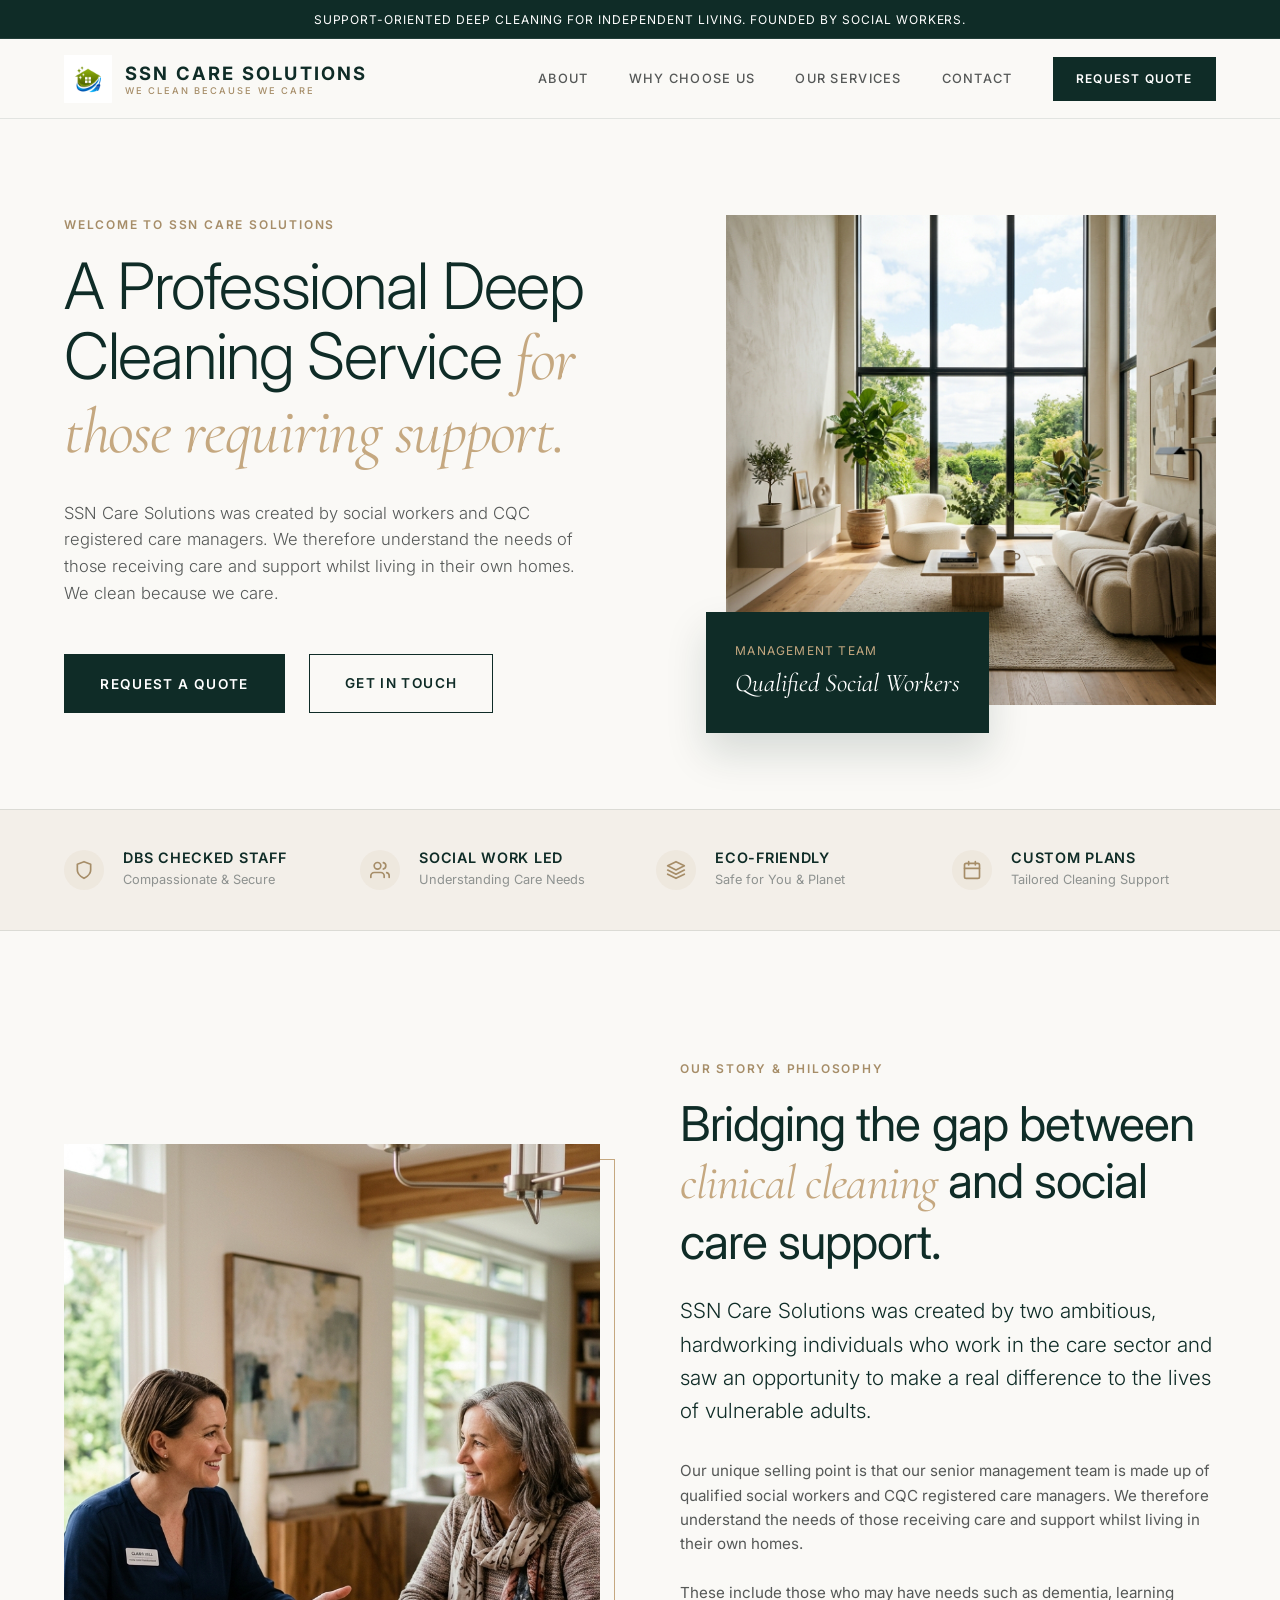
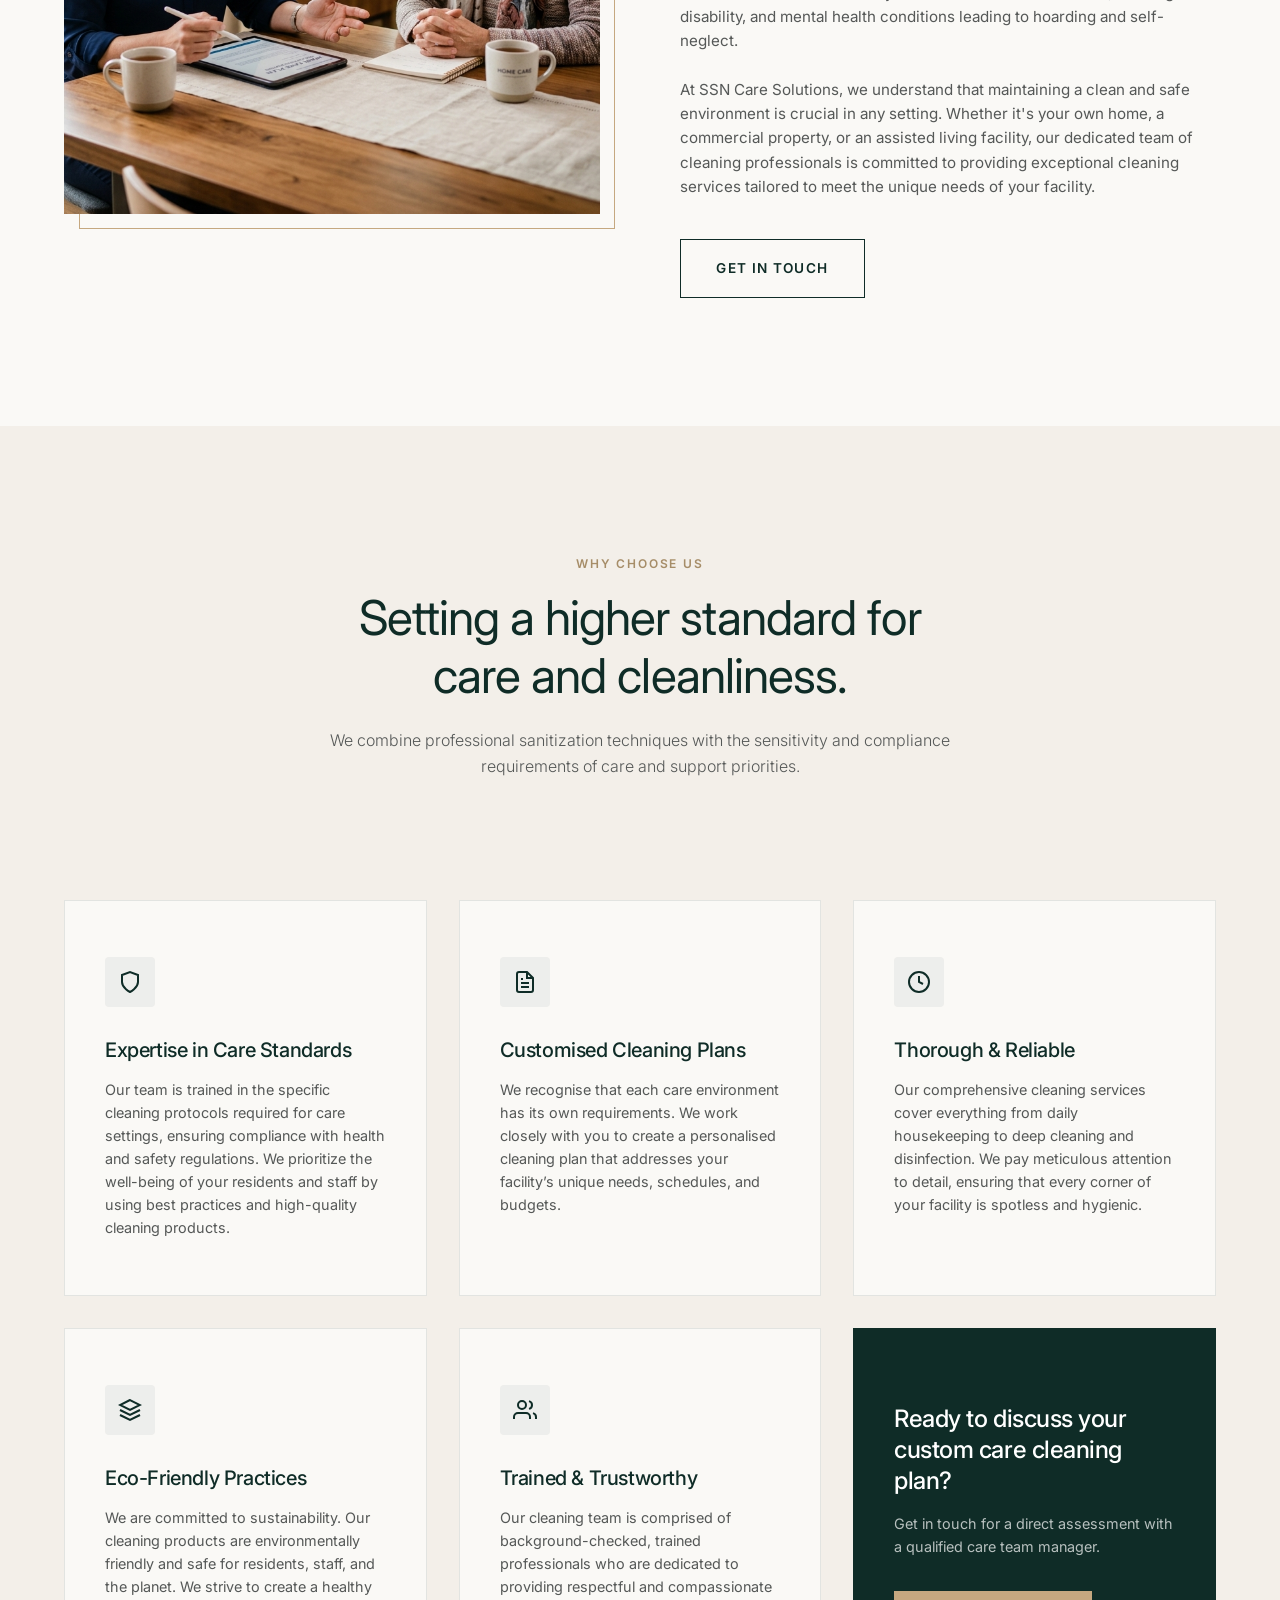
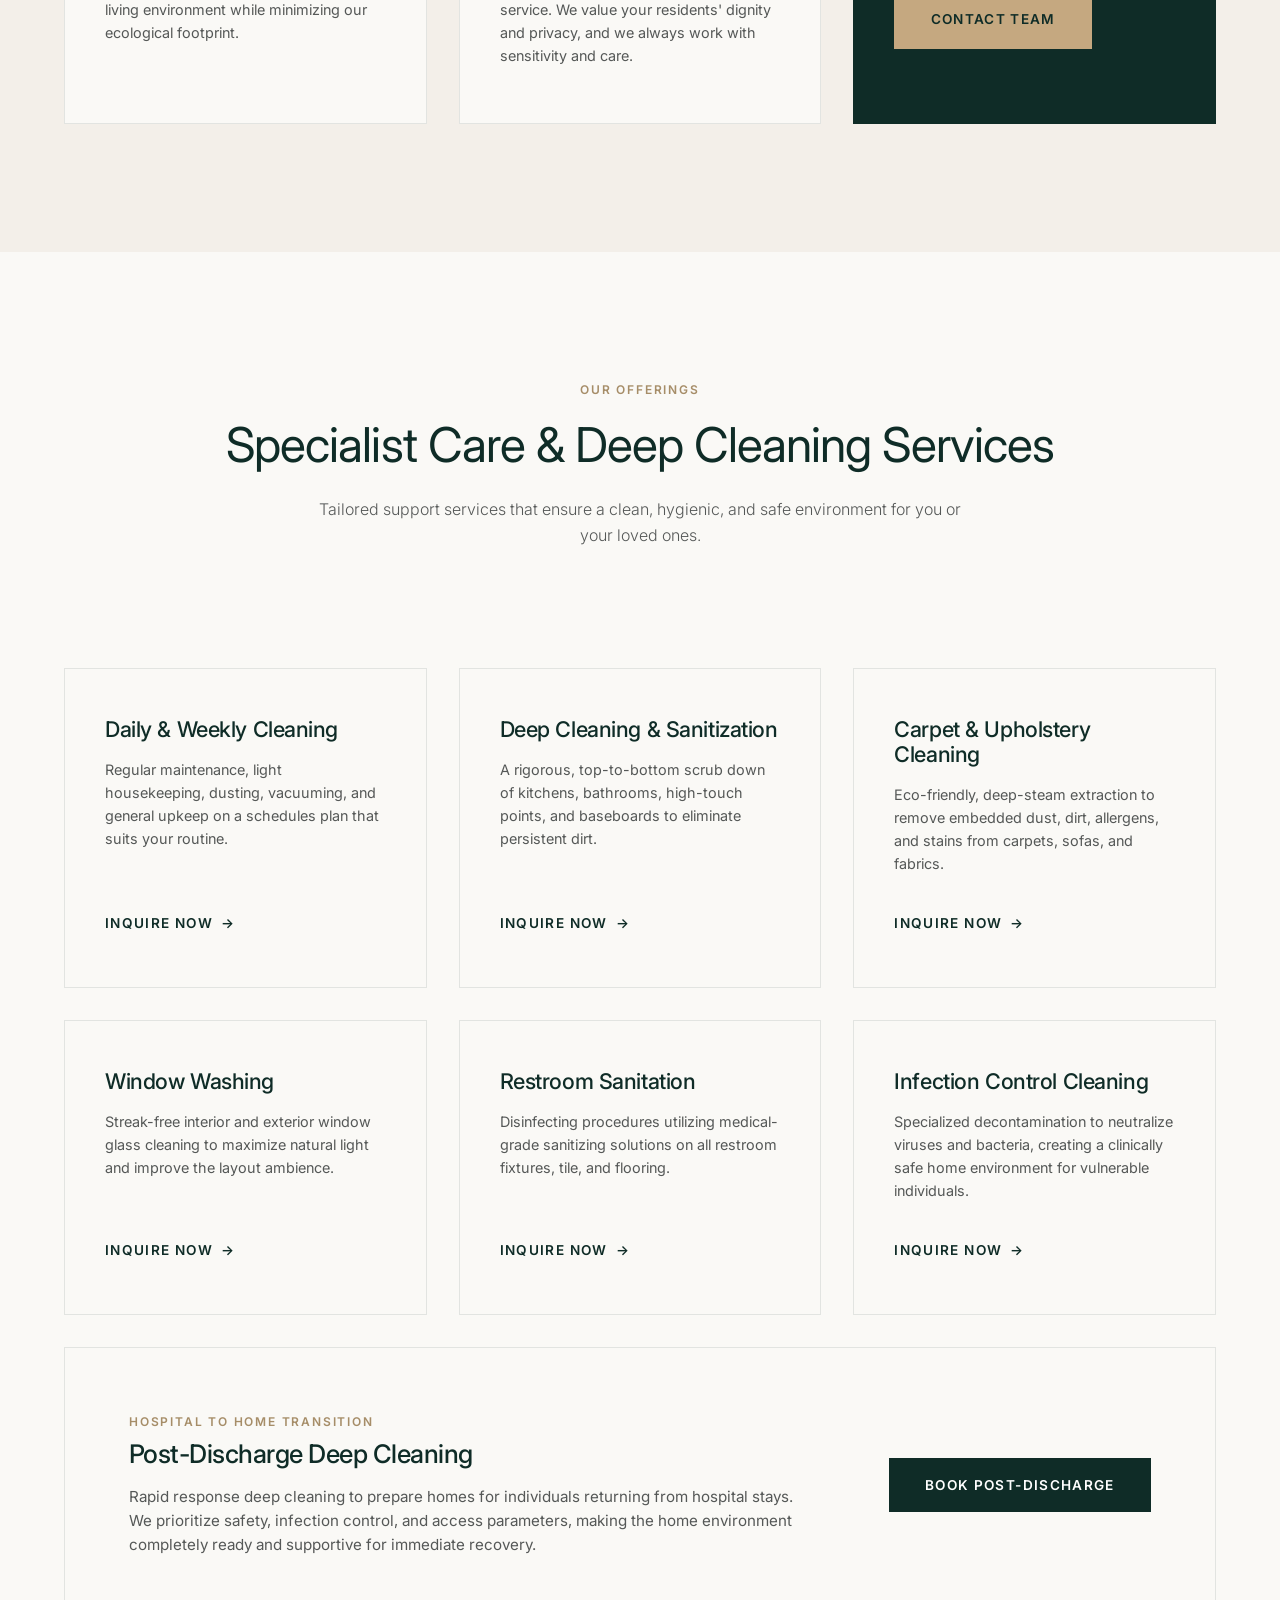
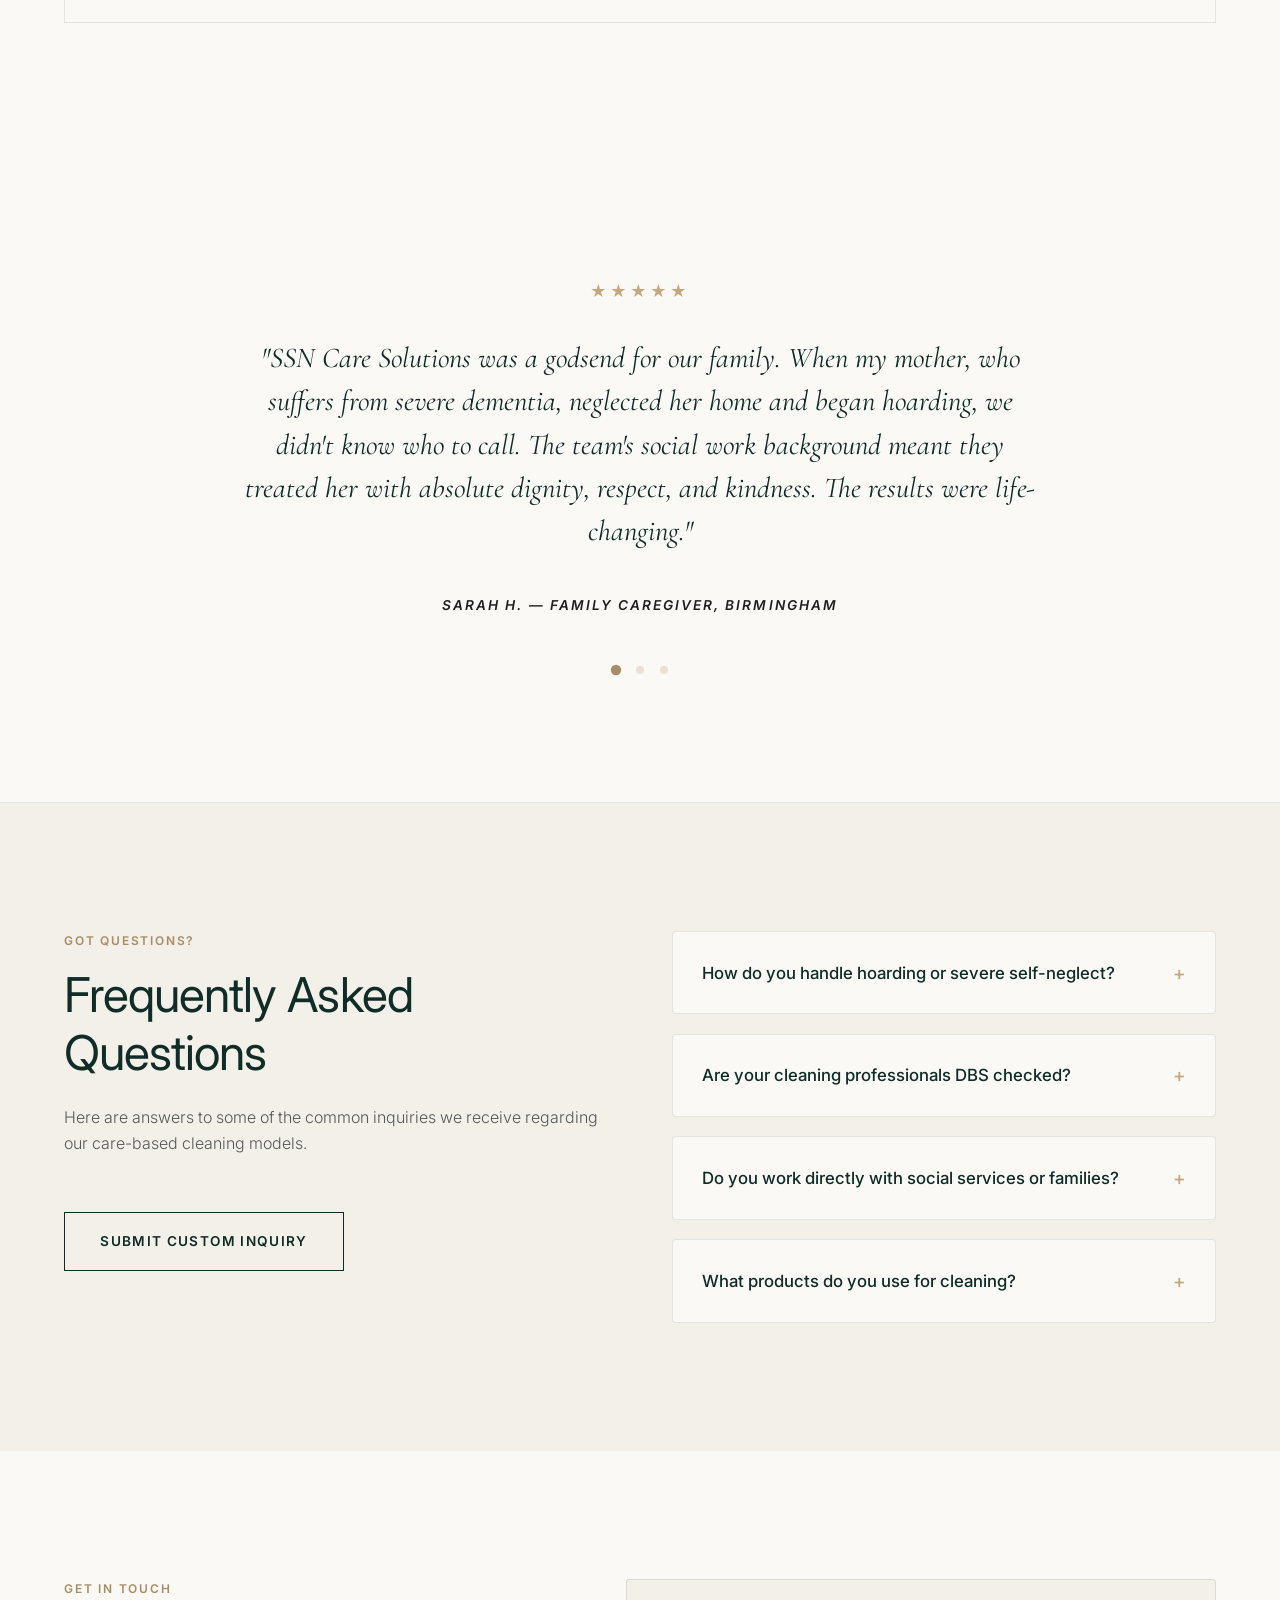
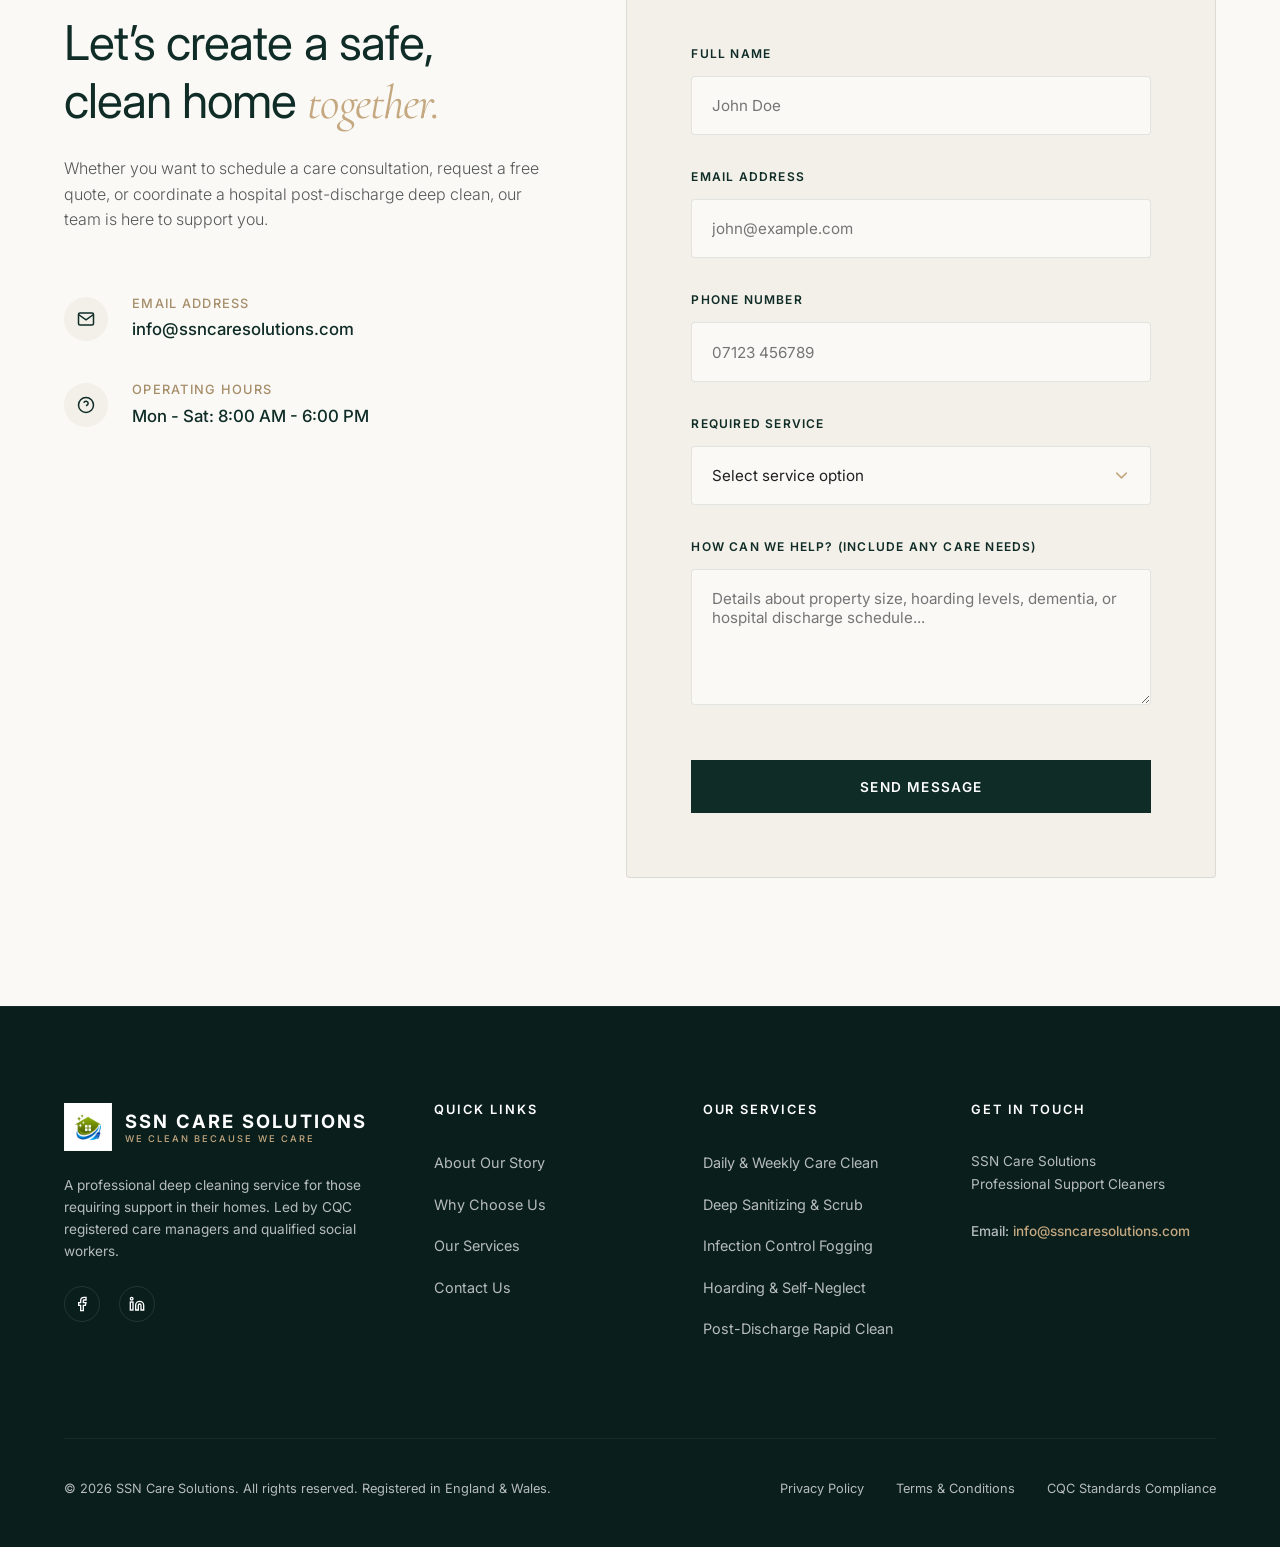
==== index.html @ c4a86470 "docs: update Why Choose Us subtitle description text" ====
<!DOCTYPE html>
<html lang="en">
<head>
  <meta charset="UTF-8">
  <meta name="viewport" content="width=device-width, initial-scale=1.0">
  <title>SSN Care Solutions | Professional Deep Cleaning & Care Support Services</title>
  
  <!-- SEO Meta Tags -->
  <meta name="description" content="Professional deep cleaning services tailored for vulnerable adults requiring care and support. Founded by qualified social workers & CQC registered managers. We clean because we care.">
  <meta name="keywords" content="deep cleaning, care cleaning, vulnerable adults, hoarding support, self-neglect cleaning, dementia friendly cleaning, post-discharge cleaning, infection control, SSN Care Solutions">
  <meta name="author" content="SSN Care Solutions">
  <meta name="robots" content="index, follow">
  
  <!-- OG Meta Tags -->
  <meta property="og:title" content="SSN Care Solutions | Professional Deep Cleaning & Care Support">
  <meta property="og:description" content="Founded by social workers and registered care managers. Specialized deep cleaning for independent living, dementia, hoarding, and post-discharge support.">
  <meta property="og:type" content="website">
  <meta property="og:url" content="https://ssncaresolutions.com/">
  <meta property="og:image" content="/images/hero.png">
  
  <!-- Stylesheets -->
  <link rel="stylesheet" href="styles.css">
</head>
<body>

  <!-- Announcement Bar -->
  <div class="announcement-bar">
    SUPPORT-ORIENTED DEEP CLEANING FOR INDEPENDENT LIVING. FOUNDED BY SOCIAL WORKERS.
  </div>

  <!-- Header -->
  <header>
    <div class="container">
      <a href="#" class="logo" id="header-logo">
        <img src="images/logo.png" alt="SSN Care Solutions Logo">
        <div class="logo-text">
          SSN CARE SOLUTIONS
          <span class="tag">WE CLEAN BECAUSE WE CARE</span>
        </div>
      </a>
      
      <nav id="nav-menu">
        <a href="#about">About</a>
        <a href="#why-choose-us">Why Choose Us</a>
        <a href="#services">Our Services</a>
        <a href="#contact">Contact</a>
        <a href="#consultation-modal" class="btn btn-primary" style="padding: 0.7rem 1.4rem; font-size: 0.75rem;" data-open-modal>Request Quote</a>
      </nav>
      
      <div class="hamburger" id="menu-toggle" aria-label="Toggle Navigation menu">
        <span></span>
        <span></span>
        <span></span>
      </div>
    </div>
  </header>

  <!-- Hero Section -->
  <section class="hero" id="home">
    <div class="container">
      <div class="hero-grid">
        <div class="hero-content fade-in-up">
          <span class="section-label">Welcome to SSN Care Solutions</span>
          <h1>A Professional Deep Cleaning Service <span class="italic-title">for those requiring support.</span></h1>
          <p>
            SSN Care Solutions was created by social workers and CQC registered care managers. We therefore understand the needs of those receiving care and support whilst living in their own homes. We clean because we care.
          </p>
          <div class="hero-ctas">
            <button class="btn btn-primary" data-open-modal>Request a Quote</button>
            <a href="#contact" class="btn btn-secondary">Get In Touch</a>
          </div>
        </div>
        
        <div class="hero-image-wrapper fade-in-up" style="transition-delay: 0.2s;">
          <div class="hero-image-container">
            <img src="images/hero.png" alt="SSN Care Solutions clean, modern interior representing a safe, sanitary, and comfortable independent living home">
          </div>
          <div class="hero-badge">
            <span class="title">Management Team</span>
            <span class="value">Qualified Social Workers</span>
          </div>
        </div>
      </div>
    </div>
  </section>

  <!-- Trust / Info Row -->
  <div class="trust-bar">
    <div class="container">
      <div class="trust-grid">
        <div class="trust-item">
          <div class="trust-icon" aria-hidden="true">
            <svg width="20" height="20" viewBox="0 0 24 24" fill="none" stroke="currentColor" stroke-width="2" stroke-linecap="round" stroke-linejoin="round"><path d="M12 22s8-4 8-10V5l-8-3-8 3v7c0 6 8 10 8 10z"/></svg>
          </div>
          <div>
            <h4>DBS Checked Staff</h4>
            <p>Compassionate & Secure</p>
          </div>
        </div>
        <div class="trust-item">
          <div class="trust-icon" aria-hidden="true">
            <svg width="20" height="20" viewBox="0 0 24 24" fill="none" stroke="currentColor" stroke-width="2" stroke-linecap="round" stroke-linejoin="round"><path d="M17 21v-2a4 4 0 0 0-4-4H5a4 4 0 0 0-4 4v2"/><circle cx="9" cy="7" r="4"/><path d="M23 21v-2a4 4 0 0 0-3-3.87"/><path d="M16 3.13a4 4 0 0 1 0 7.75"/></svg>
          </div>
          <div>
            <h4>Social Work Led</h4>
            <p>Understanding Care Needs</p>
          </div>
        </div>
        <div class="trust-item">
          <div class="trust-icon" aria-hidden="true">
            <svg width="20" height="20" viewBox="0 0 24 24" fill="none" stroke="currentColor" stroke-width="2" stroke-linecap="round" stroke-linejoin="round"><path d="M12 2L2 7l10 5 10-5-10-5zM2 17l10 5 10-5M2 12l10 5 10-5"/></svg>
          </div>
          <div>
            <h4>Eco-Friendly</h4>
            <p>Safe for You & Planet</p>
          </div>
        </div>
        <div class="trust-item">
          <div class="trust-icon" aria-hidden="true">
            <svg width="20" height="20" viewBox="0 0 24 24" fill="none" stroke="currentColor" stroke-width="2" stroke-linecap="round" stroke-linejoin="round"><rect x="3" y="4" width="18" height="18" rx="2" ry="2"/><line x1="16" y1="2" x2="16" y2="6"/><line x1="8" y1="2" x2="8" y2="6"/><line x1="3" y1="10" x2="21" y2="10"/></svg>
          </div>
          <div>
            <h4>Custom Plans</h4>
            <p>Tailored Cleaning Support</p>
          </div>
        </div>
      </div>
    </div>
  </div>

  <!-- About / Philosophy Section -->
  <section class="about" id="about">
    <div class="container">
      <div class="about-grid">
        <div class="about-image fade-in-up">
          <img src="images/about.png" alt="SSN Care Solutions manager consulting compassionately with a client inside a clean, welcoming home setting">
        </div>
        
        <div class="about-content fade-in-up" style="transition-delay: 0.2s;">
          <span class="section-label">Our Story & Philosophy</span>
          <h2 class="section-title">Bridging the gap between <span class="italic-title">clinical cleaning</span> and social care support.</h2>
          <p class="about-intro">
            SSN Care Solutions was created by two ambitious, hardworking individuals who work in the care sector and saw an opportunity to make a real difference to the lives of vulnerable adults.
          </p>
          <div class="about-text">
            <p style="margin-bottom: 1.5rem;">
              Our unique selling point is that our senior management team is made up of qualified social workers and CQC registered care managers. We therefore understand the needs of those receiving care and support whilst living in their own homes.
            </p>
            <p style="margin-bottom: 1.5rem;">
              These include those who may have needs such as dementia, learning disability, and mental health conditions leading to hoarding and self-neglect.
            </p>
            <p>
              At SSN Care Solutions, we understand that maintaining a clean and safe environment is crucial in any setting. Whether it's your own home, a commercial property, or an assisted living facility, our dedicated team of cleaning professionals is committed to providing exceptional cleaning services tailored to meet the unique needs of your facility.
            </p>
          </div>
          <div>
            <a href="#contact" class="btn btn-secondary">Get In Touch</a>
          </div>
        </div>
      </div>
    </div>
  </section>

  <!-- Why Choose Us Section -->
  <section class="why-us" id="why-choose-us">
    <div class="container">
      <div class="fade-in-up" style="text-align: center; margin-bottom: 4rem; display: flex; flex-direction: column; align-items: center;">
        <span class="section-label">Why Choose Us</span>
        <h2 class="section-title" style="max-width: 600px;">Setting a higher standard for care and cleanliness.</h2>
        <p class="section-desc">We combine professional sanitization techniques with the sensitivity and compliance requirements of care and support priorities.</p>
      </div>
      
      <div class="why-grid">
        <!-- 1. Expertise in Care Standards -->
        <div class="why-card fade-in-up">
          <div class="card-icon" aria-hidden="true">
            <svg width="24" height="24" viewBox="0 0 24 24" fill="none" stroke="currentColor" stroke-width="2"><path d="M12 22s8-4 8-10V5l-8-3-8 3v7c0 6 8 10 8 10z"/></svg>
          </div>
          <h3>Expertise in Care Standards</h3>
          <p>Our team is trained in the specific cleaning protocols required for care settings, ensuring compliance with health and safety regulations. We prioritize the well-being of your residents and staff by using best practices and high-quality cleaning products.</p>
        </div>

        <!-- 2. Customised Cleaning Plans -->
        <div class="why-card fade-in-up" style="transition-delay: 0.1s;">
          <div class="card-icon" aria-hidden="true">
            <svg width="24" height="24" viewBox="0 0 24 24" fill="none" stroke="currentColor" stroke-width="2"><path d="M14 2H6a2 2 0 0 0-2 2v16a2 2 0 0 0 2 2h12a2 2 0 0 0 2-2V8z"/><polyline points="14 2 14 8 20 8"/><line x1="16" y1="13" x2="8" y2="13"/><line x1="16" y1="17" x2="8" y2="17"/><polyline points="10 9 9 9 8 9"/></svg>
          </div>
          <h3>Customised Cleaning Plans</h3>
          <p>We recognise that each care environment has its own requirements. We work closely with you to create a personalised cleaning plan that addresses your facility’s unique needs, schedules, and budgets.</p>
        </div>

        <!-- 3. Thorough and Reliable Service -->
        <div class="why-card fade-in-up" style="transition-delay: 0.2s;">
          <div class="card-icon" aria-hidden="true">
            <svg width="24" height="24" viewBox="0 0 24 24" fill="none" stroke="currentColor" stroke-width="2"><circle cx="12" cy="12" r="10"/><polyline points="12 6 12 12 16 14"/></svg>
          </div>
          <h3>Thorough & Reliable</h3>
          <p>Our comprehensive cleaning services cover everything from daily housekeeping to deep cleaning and disinfection. We pay meticulous attention to detail, ensuring that every corner of your facility is spotless and hygienic.</p>
        </div>

        <!-- 4. Eco-Friendly Practices -->
        <div class="why-card fade-in-up">
          <div class="card-icon" aria-hidden="true">
            <svg width="24" height="24" viewBox="0 0 24 24" fill="none" stroke="currentColor" stroke-width="2"><path d="M12 2L2 7l10 5 10-5-10-5zM2 17l10 5 10-5M2 12l10 5 10-5"/></svg>
          </div>
          <h3>Eco-Friendly Practices</h3>
          <p>We are committed to sustainability. Our cleaning products are environmentally friendly and safe for residents, staff, and the planet. We strive to create a healthy living environment while minimizing our ecological footprint.</p>
        </div>

        <!-- 5. Trained and Trustworthy Staff -->
        <div class="why-card fade-in-up" style="transition-delay: 0.1s;">
          <div class="card-icon" aria-hidden="true">
            <svg width="24" height="24" viewBox="0 0 24 24" fill="none" stroke="currentColor" stroke-width="2"><path d="M17 21v-2a4 4 0 0 0-4-4H5a4 4 0 0 0-4 4v2"/><circle cx="9" cy="7" r="4"/><path d="M23 21v-2a4 4 0 0 0-3-3.87"/><path d="M16 3.13a4 4 0 0 1 0 7.75"/></svg>
          </div>
          <h3>Trained & Trustworthy</h3>
          <p>Our cleaning team is comprised of background-checked, trained professionals who are dedicated to providing respectful and compassionate service. We value your residents' dignity and privacy, and we always work with sensitivity and care.</p>
        </div>
        
        <!-- Call Box -->
        <div class="why-card fade-in-up" style="background-color: var(--primary); color: var(--text-white); border-color: var(--primary); justify-content: center; transition-delay: 0.2s;">
          <h3 style="color: var(--text-white); font-size: 1.5rem; line-height: 1.3; margin-bottom: 1rem;">Ready to discuss your custom care cleaning plan?</h3>
          <p style="color: rgba(255, 255, 255, 0.7); margin-bottom: 2rem;">Get in touch for a direct assessment with a qualified care team manager.</p>
          <a href="#contact" class="btn btn-accent" style="align-self: flex-start;">Contact Team</a>
        </div>
      </div>
    </div>
  </section>

  <!-- Our Services Section -->
  <section class="services" id="services">
    <div class="container">
      <div class="fade-in-up" style="text-align: center; margin-bottom: 4rem; display: flex; flex-direction: column; align-items: center;">
        <span class="section-label">Our Offerings</span>
        <h2 class="section-title">Specialist Care & Deep Cleaning Services</h2>
        <p class="section-desc">Tailored support services that ensure a clean, hygienic, and safe environment for you or your loved ones.</p>
      </div>

      <div class="services-grid">
        <!-- 1. Daily and weekly cleaning -->
        <div class="service-card fade-in-up">
          <div>
            <h3>Daily & Weekly Cleaning</h3>
            <p>Regular maintenance, light housekeeping, dusting, vacuuming, and general upkeep on a schedules plan that suits your routine.</p>
          </div>
          <button class="btn-text" data-open-modal>Inquire Now</button>
        </div>

        <!-- 2. Deep cleaning and sanitization -->
        <div class="service-card fade-in-up" style="transition-delay: 0.1s;">
          <div>
            <h3>Deep Cleaning & Sanitization</h3>
            <p>A rigorous, top-to-bottom scrub down of kitchens, bathrooms, high-touch points, and baseboards to eliminate persistent dirt.</p>
          </div>
          <button class="btn-text" data-open-modal>Inquire Now</button>
        </div>

        <!-- 3. Carpet and upholstery cleaning -->
        <div class="service-card fade-in-up" style="transition-delay: 0.2s;">
          <div>
            <h3>Carpet & Upholstery Cleaning</h3>
            <p>Eco-friendly, deep-steam extraction to remove embedded dust, dirt, allergens, and stains from carpets, sofas, and fabrics.</p>
          </div>
          <button class="btn-text" data-open-modal>Inquire Now</button>
        </div>

        <!-- 4. Window washing -->
        <div class="service-card fade-in-up">
          <div>
            <h3>Window Washing</h3>
            <p>Streak-free interior and exterior window glass cleaning to maximize natural light and improve the layout ambience.</p>
          </div>
          <button class="btn-text" data-open-modal>Inquire Now</button>
        </div>

        <!-- 5. Restroom sanitation -->
        <div class="service-card fade-in-up" style="transition-delay: 0.1s;">
          <div>
            <h3>Restroom Sanitation</h3>
            <p>Disinfecting procedures utilizing medical-grade sanitizing solutions on all restroom fixtures, tile, and flooring.</p>
          </div>
          <button class="btn-text" data-open-modal>Inquire Now</button>
        </div>

        <!-- 6. Infection control cleaning -->
        <div class="service-card fade-in-up" style="transition-delay: 0.2s;">
          <div>
            <h3>Infection Control Cleaning</h3>
            <p>Specialized decontamination to neutralize viruses and bacteria, creating a clinically safe home environment for vulnerable individuals.</p>
          </div>
          <button class="btn-text" data-open-modal>Inquire Now</button>
        </div>

        <!-- 7. Post-discharge cleaning -->
        <div class="service-card fade-in-up" style="grid-column: span 3; min-height: auto; padding: 4rem; display: flex; flex-direction: row; align-items: center; justify-content: space-between; gap: 3rem;">
          <div style="max-width: 65%;">
            <span class="section-label" style="margin-bottom: 0.5rem;">Hospital to Home Transition</span>
            <h3 style="font-size: 1.6rem; margin-bottom: 1rem;">Post-Discharge Deep Cleaning</h3>
            <p style="margin-bottom: 0; font-size: 0.95rem;">Rapid response deep cleaning to prepare homes for individuals returning from hospital stays. We prioritize safety, infection control, and access parameters, making the home environment completely ready and supportive for immediate recovery.</p>
          </div>
          <button class="btn btn-primary" data-open-modal>Book Post-Discharge</button>
        </div>
      </div>
    </div>
  </section>



  <!-- Testimonials Section -->
  <section class="testimonials">
    <div class="container">
      <div class="testimonials-wrapper fade-in-up">
        
        <!-- Slide 1 -->
        <div class="testimonial-slide active">
          <div class="testimonial-stars" aria-label="5 out of 5 stars">★★★★★</div>
          <blockquote class="testimonial-quote">
            "SSN Care Solutions was a godsend for our family. When my mother, who suffers from severe dementia, neglected her home and began hoarding, we didn't know who to call. The team's social work background meant they treated her with absolute dignity, respect, and kindness. The results were life-changing."
          </blockquote>
          <cite class="testimonial-author">Sarah H. — Family Caregiver, Birmingham</cite>
        </div>

        <!-- Slide 2 -->
        <div class="testimonial-slide">
          <div class="testimonial-stars" aria-label="5 out of 5 stars">★★★★★</div>
          <blockquote class="testimonial-quote">
            "Unbelievably thorough and professional. As a clinical team lead coordinating hospital discharges, we need quick turnaround times to ensure homes are clinically clean before patients arrive back. SSN Care Solutions is reliable, compliant with all healthcare sanitization standards, and highly sensitive to patients."
          </blockquote>
          <cite class="testimonial-author">Dr. James K. — NHS Discharge Coordinator</cite>
        </div>

        <!-- Slide 3 -->
        <div class="testimonial-slide">
          <div class="testimonial-stars" aria-label="5 out of 5 stars">★★★★★</div>
          <blockquote class="testimonial-quote">
            "They understand what care cleaning really means. They don't just scrub the floors; they make sure my uncle feels safe, comfortable, and independent in his space. Their eco-friendly practices are excellent, and the CQC-registered management gives us complete peace of mind."
          </blockquote>
          <cite class="testimonial-author">Mark D. — Guardian, Manchester</cite>
        </div>

        <div class="testimonial-nav">
          <!-- Dots will be generated dynamically by JS -->
        </div>

      </div>
    </div>
  </section>

  <!-- FAQ Section -->
  <section class="faq-section">
    <div class="container">
      <div class="faq-grid">
        <div class="fade-in-up">
          <span class="section-label">Got Questions?</span>
          <h2 class="section-title">Frequently Asked Questions</h2>
          <p class="section-desc">Here are answers to some of the common inquiries we receive regarding our care-based cleaning models.</p>
          <a href="#contact" class="btn btn-secondary">Submit Custom Inquiry</a>
        </div>

        <div class="faq-list fade-in-up" style="transition-delay: 0.2s;">
          
          <div class="faq-item">
            <button class="faq-trigger">
              How do you handle hoarding or severe self-neglect?
              <span class="faq-icon" aria-hidden="true">+</span>
            </button>
            <div class="faq-content">
              <p>Our senior management team includes qualified social workers and care managers who specialize in complex hoarding disorders. We approach self-neglect and hoarding with empathy and respect. We coordinate cleaning phases at a pace that ensures the individual feels supported, working alongside them to establish safety and sanitation in their space.</p>
            </div>
          </div>

          <div class="faq-item">
            <button class="faq-trigger">
              Are your cleaning professionals DBS checked?
              <span class="faq-icon" aria-hidden="true">+</span>
            </button>
            <div class="faq-content">
              <p>Yes, absolutely. To safeguard our vulnerable clients, every single cleaning operative is fully background-checked via an Enhanced DBS (Disclosure and Barring Service) check. They also undergo reference checks and comprehensive training in safeguarding, clinical sanitation, and dementia awareness.</p>
            </div>
          </div>

          <div class="faq-item">
            <button class="faq-trigger">
              Do you work directly with social services or families?
              <span class="faq-icon" aria-hidden="true">+</span>
            </button>
            <div class="faq-content">
              <p>We work closely with NHS trust staff, local council social services, housing associations, and family members or legal guardians. We can attend multi-agency meetings, provide sanitation reports, and align our services with existing CQC support packages or social care plans.</p>
            </div>
          </div>

          <div class="faq-item">
            <button class="faq-trigger">
              What products do you use for cleaning?
              <span class="faq-icon" aria-hidden="true">+</span>
            </button>
            <div class="faq-content">
              <p>We use high-grade, hospital-level disinfectant solutions for infection control and deep sanitizing. However, for daily upkeep, we prioritize eco-friendly, non-toxic, and hypoallergenic products that are safe for pets, children, elderly residents, and staff, minimizing respiratory irritants.</p>
            </div>
          </div>

        </div>
      </div>
    </div>
  </section>

  <!-- Contact & Booking Section -->
  <section class="contact-section" id="contact">
    <div class="container">
      <div class="contact-grid">
        
        <!-- Info Column -->
        <div class="contact-info fade-in-up">
          <span class="section-label">Get in Touch</span>
          <h2 class="section-title">Let’s create a safe, clean home <span class="italic-title">together.</span></h2>
          <p class="section-desc" style="margin-bottom: 2rem;">
            Whether you want to schedule a care consultation, request a free quote, or coordinate a hospital post-discharge deep clean, our team is here to support you.
          </p>

          <div class="contact-details">
            <div class="contact-detail-item">
              <div class="icon" aria-hidden="true">
                <svg width="18" height="18" viewBox="0 0 24 24" fill="none" stroke="currentColor" stroke-width="2"><path d="M4 4h16c1.1 0 2 .9 2 2v12c0 1.1-.9 2-2 2H4c-1.1 0-2-.9-2-2V6c0-1.1.9-2 2-2z"/><polyline points="22,6 12,13 2,6"/></svg>
              </div>
              <div>
                <h4>Email Address</h4>
                <p><a href="mailto:info@ssncaresolutions.com">info@ssncaresolutions.com</a></p>
              </div>
            </div>

            <div class="contact-detail-item">
              <div class="icon" aria-hidden="true">
                <svg width="18" height="18" viewBox="0 0 24 24" fill="none" stroke="currentColor" stroke-width="2"><circle cx="12" cy="12" r="10"/><path d="M9.09 9a3 3 0 0 1 5.83 1c0 2-3 3-3 3"/><line x1="12" y1="17" x2="12.01" y2="17"/></svg>
              </div>
              <div>
                <h4>Operating Hours</h4>
                <p>Mon - Sat: 8:00 AM - 6:00 PM</p>
              </div>
            </div>
          </div>
        </div>

        <!-- Form Column -->
        <div class="contact-form-container fade-in-up" style="transition-delay: 0.2s;">
          <form id="main-contact-form">
            <div class="form-group">
              <label for="contact-name">Full Name</label>
              <input type="text" id="contact-name" class="form-control" required placeholder="John Doe">
            </div>

            <div class="form-group">
              <label for="contact-email">Email Address</label>
              <input type="email" id="contact-email" class="form-control" required placeholder="john@example.com">
            </div>

            <div class="form-group">
              <label for="contact-phone">Phone Number</label>
              <input type="tel" id="contact-phone" class="form-control" required placeholder="07123 456789">
            </div>

            <div class="form-group">
              <label for="contact-service">Required Service</label>
              <select id="contact-service" class="form-control" required>
                <option value="" disabled selected>Select service option</option>
                <option value="General Housekeeping">General Housekeeping</option>
                <option value="Deep Clean / Sanitization">Deep Clean & Sanitization</option>
                <option value="Infection Control">Infection Control Cleaning</option>
                <option value="Hoarding Support">Specialist / Hoarding Support</option>
                <option value="Post-Discharge Clean">Post-Discharge Cleanup</option>
                <option value="Other">Other / Care Assessment</option>
              </select>
            </div>

            <div class="form-group">
              <label for="contact-message">How can we help? (Include any care needs)</label>
              <textarea id="contact-message" class="form-control" rows="5" required placeholder="Details about property size, hoarding levels, dementia, or hospital discharge schedule..."></textarea>
            </div>

            <button type="submit" class="btn btn-primary form-submit-btn">Send Message</button>
          </form>
        </div>

      </div>
    </div>
  </section>

  <!-- Consultation Modal (Hidden by Default) -->
  <div class="modal" id="consultation-modal">
    <div class="modal-overlay"></div>
    <div class="modal-wrapper">
      <span class="modal-close" role="button" aria-label="Close modal">&times;</span>
      <h3 class="modal-title">Request a Consultation</h3>
      <p class="modal-subtitle">Fill out the quick assessment details below. A care manager from our team will contact you shortly.</p>
      
      <form id="modal-consult-form">
        <div class="form-group">
          <label for="modal-name">Your Name</label>
          <input type="text" id="modal-name" class="form-control" required placeholder="Your full name">
        </div>

        <div class="form-group">
          <label for="modal-email">Email Address</label>
          <input type="email" id="modal-email" class="form-control" required placeholder="your.email@example.com">
        </div>

        <div class="form-group">
          <label for="modal-phone">Phone Number</label>
          <input type="tel" id="modal-phone" class="form-control" required placeholder="Phone number">
        </div>

        <div class="form-group">
          <label for="modal-service">Service Tier</label>
          <select id="modal-service" class="form-control" required>
            <option value="General Cleaning">General Cleaning</option>
            <option value="Deep Cleaning & Sanitization">Deep Cleaning & Sanitization</option>
            <option value="Infection Control / Sanitization">Infection Control / Sanitization</option>
            <option value="Specialist Care & Hoarding Support">Specialist Care & Hoarding Support</option>
            <option value="Post-Discharge Care Plan">Post-Discharge Care Plan</option>
          </select>
        </div>

        <div class="form-group">
          <label for="modal-notes">Additional Care & Property Details</label>
          <textarea id="modal-notes" class="form-control" rows="4" placeholder="Any specific requirements..."></textarea>
        </div>

        <button type="submit" class="btn btn-primary" style="width: 100%;">Submit Consultation Request</button>
      </form>
    </div>
  </div>

  <!-- Footer -->
  <footer>
    <div class="container">
      <div class="footer-grid">
        
        <div class="footer-col">
          <a href="#" class="logo footer-logo">
            <img src="images/logo.png" alt="SSN Care Solutions Logo">
            <div class="logo-text">
              SSN CARE SOLUTIONS
              <span class="tag">WE CLEAN BECAUSE WE CARE</span>
            </div>
          </a>
          <p style="margin-top: 1.5rem; font-size: 0.85rem; line-height: 1.6;">
            A professional deep cleaning service for those requiring support in their homes. Led by CQC registered care managers and qualified social workers.
          </p>
          <div class="social-links">
            <a href="#" class="social-link" aria-label="Facebook"><svg width="16" height="16" viewBox="0 0 24 24" fill="none" stroke="currentColor" stroke-width="2"><path d="M18 2h-3a5 5 0 0 0-5 5v3H7v4h3v8h4v-8h3l1-4h-4V7a1 1 0 0 1 1-1h3z"/></svg></a>
            <a href="#" class="social-link" aria-label="LinkedIn"><svg width="16" height="16" viewBox="0 0 24 24" fill="none" stroke="currentColor" stroke-width="2"><path d="M16 8a6 6 0 0 1 6 6v7h-4v-7a2 2 0 0 0-2-2 2 2 0 0 0-2 2v7h-4v-7a6 6 0 0 1 6-6z"/><rect x="2" y="9" width="4" height="12"/><circle cx="4" cy="4" r="2"/></svg></a>
          </div>
        </div>

        <div class="footer-col">
          <h3>Quick Links</h3>
          <ul>
            <li><a href="#about">About Our Story</a></li>
            <li><a href="#why-choose-us">Why Choose Us</a></li>
            <li><a href="#services">Our Services</a></li>

            <li><a href="#contact">Contact Us</a></li>
          </ul>
        </div>

        <div class="footer-col">
          <h3>Our Services</h3>
          <ul>
            <li><a href="#services">Daily & Weekly Care Clean</a></li>
            <li><a href="#services">Deep Sanitizing & Scrub</a></li>
            <li><a href="#services">Infection Control Fogging</a></li>
            <li><a href="#services">Hoarding & Self-Neglect</a></li>
            <li><a href="#services">Post-Discharge Rapid Clean</a></li>
          </ul>
        </div>

        <div class="footer-col">
          <h3>Get In Touch</h3>
          <p style="font-size: 0.85rem; margin-bottom: 1.5rem;">
            SSN Care Solutions<br>
            Professional Support Cleaners
          </p>
          <p style="font-size: 0.85rem; font-weight: 500;">
            Email: <a href="mailto:info@ssncaresolutions.com" style="color: var(--accent);">info@ssncaresolutions.com</a>
          </p>
        </div>

      </div>

      <div class="footer-bottom">
        <p>&copy; 2026 SSN Care Solutions. All rights reserved. Registered in England & Wales.</p>
        <div class="footer-bottom-links">
          <a href="#">Privacy Policy</a>
          <a href="#">Terms & Conditions</a>
          <a href="#">CQC Standards Compliance</a>
        </div>
      </div>
    </div>
  </footer>

  <!-- Web Scripts -->
  <script src="script.js"></script>
</body>
</html>
---- styles.css ----
/* 
  SSN Care Solutions - Premium Cleaning Website
  Design & Code inspired by scbypeter.com
  Created: August 2026
*/

/* --- Google Fonts Import --- */
@import url('https://fonts.googleapis.com/css2?family=Cormorant+Garamond:ital,wght@0,300;0,400;0,500;0,600;1,400;1,500&family=Inter:wght@300;400;500;600;700&display=swap');

/* --- Custom Variables & Tokens --- */
:root {
  /* Color Palette */
  --primary: #0F2C27;        /* Deep Royal Forest Teal */
  --primary-light: #1B453E;  /* Light Teal for hovers/accents */
  --accent: #C5A880;         /* Champagne Gold */
  --accent-dark: #A68D68;    /* Dark Gold */
  --bg-primary: #FAF9F6;     /* Ivory/Bone Cream */
  --bg-secondary: #F3EFE9;   /* Warm Sand */
  --bg-dark: #0A1F1C;        /* Ultra dark Forest Teal */
  --text-main: #202020;      /* Ink/Charcoal */
  --text-muted: #555857;     /* Soft Charcoal */
  --text-light: #8E9290;     /* Muted Grey */
  --text-white: #FFFFFF;     
  --border: rgba(15, 44, 39, 0.1);  /* Soft Teal-tinted border */
  --border-gold: rgba(197, 168, 128, 0.3); /* Gold-tinted border */
  
  /* Typography */
  --font-serif: 'Cormorant Garamond', serif;
  --font-sans: 'Inter', sans-serif;
  
  /* Layout & Spacing */
  --container-max: 1200px;
  --header-height: 80px;
  
  /* Animation Transitions */
  --ease-custom: cubic-bezier(0.16, 1, 0.3, 1);
  --transition-fast: all 0.2s var(--ease-custom);
  --transition-medium: all 0.4s var(--ease-custom);
  --transition-slow: all 0.8s var(--ease-custom);
}

/* --- Base & Reset --- */
*, *::before, *::after {
  box-sizing: border-box;
  margin: 0;
  padding: 0;
}

html {
  scroll-behavior: smooth;
  font-size: 16px;
  -webkit-font-smoothing: antialiased;
}

body {
  font-family: var(--font-sans);
  background-color: var(--bg-primary);
  color: var(--text-main);
  line-height: 1.6;
  overflow-x: hidden;
}

a {
  text-decoration: none;
  color: inherit;
  transition: var(--transition-fast);
}

img {
  max-width: 100%;
  height: auto;
  display: block;
}

button, input, select, textarea {
  font-family: inherit;
  font-size: inherit;
  border: none;
  outline: none;
  background: none;
}

/* --- Typography Utilities --- */
.italic-title {
  font-family: var(--font-serif);
  font-style: italic;
  font-weight: 400;
  color: var(--accent);
}

h1, h2, h3, h4 {
  font-family: var(--font-sans);
  font-weight: 500;
  line-height: 1.15;
  color: var(--primary);
  letter-spacing: -0.02em;
}

.section-label {
  font-size: 0.75rem;
  text-transform: uppercase;
  letter-spacing: 0.15em;
  color: var(--accent-dark);
  font-weight: 600;
  margin-bottom: 1rem;
  display: block;
}

.section-title {
  font-size: clamp(2rem, 4vw, 3rem);
  font-weight: 400;
  line-height: 1.2;
  margin-bottom: 1.5rem;
}

.section-desc {
  font-size: clamp(1rem, 1.2vw, 1.15rem);
  color: var(--text-muted);
  max-width: 650px;
  margin-bottom: 3.5rem;
  font-weight: 300;
}

/* --- Premium Buttons --- */
.btn {
  display: inline-flex;
  align-items: center;
  justify-content: center;
  padding: 1.1rem 2.2rem;
  font-size: 0.85rem;
  font-weight: 600;
  text-transform: uppercase;
  letter-spacing: 0.1em;
  cursor: pointer;
  transition: var(--transition-medium);
  position: relative;
  overflow: hidden;
}

.btn-primary {
  background-color: var(--primary);
  color: var(--text-white);
  border: 1px solid var(--primary);
}

.btn-primary:hover {
  background-color: var(--accent);
  border-color: var(--accent);
  color: var(--primary);
  transform: translateY(-2px);
}

.btn-secondary {
  border: 1px solid var(--primary);
  color: var(--primary);
}

.btn-secondary:hover {
  background-color: var(--primary);
  color: var(--text-white);
  transform: translateY(-2px);
}

.btn-accent {
  background-color: var(--accent);
  color: var(--primary);
  border: 1px solid var(--accent);
}

.btn-accent:hover {
  background-color: var(--primary);
  border-color: var(--primary);
  color: var(--text-white);
  transform: translateY(-2px);
}

.btn-text {
  padding: 0.5rem 0;
  font-size: 0.85rem;
  font-weight: 600;
  letter-spacing: 0.1em;
  text-transform: uppercase;
  color: var(--primary);
  display: inline-flex;
  align-items: center;
  gap: 0.5rem;
}

.btn-text::after {
  content: '→';
  transition: var(--transition-fast);
}

.btn-text:hover::after {
  transform: translateX(5px);
}

/* --- Layout Components --- */
.container {
  width: 90%;
  max-width: var(--container-max);
  margin: 0 auto;
}

/* --- Header & Announcement --- */
.announcement-bar {
  background-color: var(--primary);
  color: var(--text-white);
  text-align: center;
  font-size: 0.75rem;
  letter-spacing: 0.08em;
  padding: 0.6rem 1rem;
  font-weight: 400;
  border-bottom: 1px solid rgba(255, 255, 255, 0.08);
}

header {
  height: var(--header-height);
  display: flex;
  align-items: center;
  position: sticky;
  top: 0;
  z-index: 100;
  background-color: rgba(250, 249, 246, 0.95);
  backdrop-filter: blur(10px);
  border-bottom: 1px solid var(--border);
  transition: var(--transition-medium);
}

header.scrolled {
  height: 70px;
  box-shadow: 0 10px 30px rgba(15, 44, 39, 0.04);
}

header .container {
  display: flex;
  justify-content: space-between;
  align-items: center;
}

.logo {
  font-family: var(--font-sans);
  font-weight: 700;
  font-size: 1.15rem;
  letter-spacing: 0.12em;
  color: var(--primary);
  display: flex;
  align-items: center;
  gap: 0.8rem;
}

.logo img {
  height: 48px;
  width: auto;
  object-fit: contain;
}

.logo-text {
  display: flex;
  flex-direction: column;
  line-height: 1.2;
}

.logo span.tag {
  font-size: 0.58rem;
  letter-spacing: 0.22em;
  color: var(--accent-dark);
  font-weight: 500;
  margin-top: 1px;
}

nav {
  display: flex;
  align-items: center;
  gap: 2.5rem;
}

nav a {
  font-size: 0.8rem;
  font-weight: 500;
  text-transform: uppercase;
  letter-spacing: 0.1em;
  color: var(--text-muted);
}

nav a:hover, nav a.active {
  color: var(--primary);
}

.hamburger {
  display: none;
  flex-direction: column;
  gap: 6px;
  cursor: pointer;
}

.hamburger span {
  width: 25px;
  height: 2px;
  background-color: var(--primary);
  transition: var(--transition-fast);
}

/* --- Hero Section --- */
.hero {
  padding: 6rem 0;
  min-height: calc(85vh - var(--header-height));
  display: flex;
  align-items: center;
}

.hero-grid {
  display: grid;
  grid-template-columns: 1.1fr 0.9fr;
  gap: 4rem;
  align-items: center;
}

.hero-content {
  display: flex;
  flex-direction: column;
  justify-content: center;
}

.hero h1 {
  font-size: clamp(2.5rem, 5vw, 4.2rem);
  font-weight: 300;
  line-height: 1.1;
  color: var(--primary);
  margin-bottom: 2rem;
}

.hero p {
  font-size: clamp(1rem, 1.3vw, 1.2rem);
  color: var(--text-muted);
  margin-bottom: 3rem;
  max-width: 520px;
  font-weight: 300;
}

.hero-ctas {
  display: flex;
  gap: 1.5rem;
}

.hero-image-wrapper {
  position: relative;
  width: 100%;
  height: 100%;
}

.hero-image-container {
  overflow: hidden;
  position: relative;
  aspect-ratio: 1 / 1;
}

.hero-image-container img {
  width: 100%;
  height: 100%;
  object-fit: cover;
  transition: var(--transition-slow);
}

.hero-image-wrapper:hover .hero-image-container img {
  transform: scale(1.03);
}

.hero-badge {
  position: absolute;
  bottom: -20px;
  left: -20px;
  background-color: var(--primary);
  color: var(--text-white);
  padding: 1.8rem;
  display: flex;
  flex-direction: column;
  gap: 0.2rem;
  z-index: 2;
  box-shadow: 0 20px 40px rgba(15, 44, 39, 0.15);
}

.hero-badge .title {
  font-size: 0.75rem;
  letter-spacing: 0.1em;
  text-transform: uppercase;
  color: var(--accent);
}

.hero-badge .value {
  font-family: var(--font-serif);
  font-size: 1.6rem;
  font-style: italic;
}

/* --- Trust / Info Row --- */
.trust-bar {
  background-color: var(--bg-secondary);
  border-top: 1px solid var(--border);
  border-bottom: 1px solid var(--border);
  padding: 2.5rem 0;
}

.trust-grid {
  display: grid;
  grid-template-columns: repeat(4, 1fr);
  gap: 2rem;
}

.trust-item {
  display: flex;
  align-items: center;
  gap: 1.2rem;
}

.trust-icon {
  width: 40px;
  height: 40px;
  display: flex;
  align-items: center;
  justify-content: center;
  background-color: rgba(197, 168, 128, 0.1);
  color: var(--accent-dark);
  border-radius: 50%;
}

.trust-item h4 {
  font-size: 0.9rem;
  font-weight: 600;
  text-transform: uppercase;
  letter-spacing: 0.05em;
  margin-bottom: 0.2rem;
}

.trust-item p {
  font-size: 0.8rem;
  color: var(--text-light);
  font-weight: 400;
}

/* --- About Section --- */
.about {
  padding: 8rem 0;
  background-color: var(--bg-primary);
}

.about-grid {
  display: grid;
  grid-template-columns: 1fr 1fr;
  gap: 5rem;
  align-items: center;
}

.about-image {
  position: relative;
}

.about-image::before {
  content: '';
  position: absolute;
  top: 15px;
  left: 15px;
  right: -15px;
  bottom: -15px;
  border: 1px solid var(--accent);
  z-index: 0;
}

.about-image img {
  position: relative;
  z-index: 1;
  width: 100%;
  aspect-ratio: 4/5;
  object-fit: cover;
}

.about-content {
  display: flex;
  flex-direction: column;
}

.about-intro {
  font-size: 1.3rem;
  line-height: 1.6;
  color: var(--primary);
  margin-bottom: 2rem;
  font-weight: 300;
}

.about-text {
  color: var(--text-muted);
  font-size: 0.95rem;
  margin-bottom: 2.5rem;
  font-weight: 400;
}

/* --- Why Choose Us (Value Propositions) --- */
.why-us {
  padding: 8rem 0;
  background-color: var(--bg-secondary);
}

.why-grid {
  display: grid;
  grid-template-columns: repeat(3, 1fr);
  gap: 2rem;
}

.why-card {
  background-color: var(--bg-primary);
  border: 1px solid var(--border);
  padding: 3.5rem 2.5rem;
  transition: var(--transition-medium);
  display: flex;
  flex-direction: column;
}

.why-card:hover {
  transform: translateY(-5px);
  box-shadow: 0 20px 40px rgba(15, 44, 39, 0.04);
  border-color: var(--accent);
}

.why-card .card-icon {
  width: 50px;
  height: 50px;
  background-color: rgba(15, 44, 39, 0.05);
  color: var(--primary);
  display: flex;
  align-items: center;
  justify-content: center;
  margin-bottom: 2rem;
  border-radius: 4px;
  font-size: 1.4rem;
}

.why-card:hover .card-icon {
  background-color: var(--primary);
  color: var(--text-white);
}

.why-card h3 {
  font-size: 1.25rem;
  margin-bottom: 1rem;
  font-weight: 500;
}

.why-card p {
  font-size: 0.9rem;
  color: var(--text-muted);
  line-height: 1.6;
}

/* --- Services Section --- */
.services {
  padding: 8rem 0;
  background-color: var(--bg-primary);
}

.services-grid {
  display: grid;
  grid-template-columns: repeat(3, 1fr);
  gap: 2rem;
}

.service-card {
  background: var(--bg-white);
  border: 1px solid var(--border);
  padding: 3rem 2.5rem;
  display: flex;
  flex-direction: column;
  justify-content: space-between;
  min-height: 280px;
  position: relative;
  transition: var(--transition-medium);
}

.service-card::after {
  content: '';
  position: absolute;
  left: 0;
  bottom: 0;
  width: 100%;
  height: 3px;
  background-color: var(--accent);
  transform: scaleX(0);
  transform-origin: left;
  transition: var(--transition-medium);
}

.service-card:hover::after {
  transform: scaleX(1);
}

.service-card:hover {
  transform: translateY(-3px);
  box-shadow: 0 15px 30px rgba(15, 44, 39, 0.03);
}

.service-card h3 {
  font-size: 1.35rem;
  font-weight: 500;
  margin-bottom: 1rem;
}

.service-card p {
  font-size: 0.9rem;
  color: var(--text-muted);
  margin-bottom: 2rem;
}



/* --- Testimonials --- */
.testimonials {
  padding: 8rem 0;
  background-color: var(--bg-primary);
  border-bottom: 1px solid var(--border);
}

.testimonials-wrapper {
  max-width: 800px;
  margin: 0 auto;
  position: relative;
  text-align: center;
}

.testimonial-slide {
  display: none;
  animation: fadeIn 0.8s var(--ease-custom);
}

.testimonial-slide.active {
  display: block;
}

.testimonial-stars {
  color: var(--accent);
  margin-bottom: 2rem;
  letter-spacing: 0.2em;
}

.testimonial-quote {
  font-family: var(--font-serif);
  font-size: clamp(1.4rem, 2.5vw, 1.8rem);
  font-style: italic;
  line-height: 1.5;
  color: var(--primary);
  margin-bottom: 2.5rem;
}

.testimonial-author {
  font-size: 0.85rem;
  text-transform: uppercase;
  letter-spacing: 0.15em;
  font-weight: 600;
  color: var(--text-main);
}

.testimonial-nav {
  display: flex;
  justify-content: center;
  gap: 1rem;
  margin-top: 3rem;
}

.testimonial-dot {
  width: 8px;
  height: 8px;
  border-radius: 50%;
  background-color: var(--border-gold);
  cursor: pointer;
  transition: var(--transition-fast);
}

.testimonial-dot.active {
  background-color: var(--accent-dark);
  transform: scale(1.3);
}

/* --- FAQ & Accordion --- */
.faq-section {
  padding: 8rem 0;
  background-color: var(--bg-secondary);
}

.faq-grid {
  display: grid;
  grid-template-columns: 1fr 1fr;
  gap: 4rem;
}

.faq-list {
  display: flex;
  flex-direction: column;
  gap: 1.2rem;
}

.faq-item {
  background: var(--bg-primary);
  border: 1px solid var(--border);
  border-radius: 4px;
  overflow: hidden;
  transition: var(--transition-medium);
}

.faq-trigger {
  width: 100%;
  padding: 1.8rem;
  text-align: left;
  display: flex;
  justify-content: space-between;
  align-items: center;
  cursor: pointer;
  font-weight: 500;
  font-size: 1.05rem;
  color: var(--primary);
  transition: var(--transition-fast);
}

.faq-icon {
  font-size: 1.2rem;
  color: var(--accent);
  transition: var(--transition-medium);
}

.faq-content {
  max-height: 0;
  overflow: hidden;
  transition: max-height 0.4s var(--ease-custom);
  padding: 0 1.8rem;
}

.faq-content p {
  padding-bottom: 1.8rem;
  font-size: 0.9rem;
  color: var(--text-muted);
  line-height: 1.6;
}

.faq-item.active {
  border-color: var(--accent);
}

.faq-item.active .faq-icon {
  transform: rotate(45deg);
}

/* --- Contact & Booking --- */
.contact-section {
  padding: 8rem 0;
  background-color: var(--bg-primary);
}

.contact-grid {
  display: grid;
  grid-template-columns: 0.9fr 1.1fr;
  gap: 5rem;
  align-items: start;
}

.contact-info {
  display: flex;
  flex-direction: column;
}

.contact-details {
  display: flex;
  flex-direction: column;
  gap: 2.5rem;
  margin-top: 2rem;
}

.contact-detail-item {
  display: flex;
  gap: 1.5rem;
}

.contact-detail-item .icon {
  width: 44px;
  height: 44px;
  background-color: var(--bg-secondary);
  color: var(--primary);
  display: flex;
  align-items: center;
  justify-content: center;
  border-radius: 50%;
  font-size: 1.1rem;
}

.contact-detail-item h4 {
  font-size: 0.8rem;
  text-transform: uppercase;
  letter-spacing: 0.1em;
  color: var(--accent-dark);
  margin-bottom: 0.3rem;
}

.contact-detail-item p {
  font-size: 1.05rem;
  color: var(--primary);
  font-weight: 500;
}

.contact-form-container {
  background-color: var(--bg-secondary);
  border: 1px solid var(--border);
  padding: 4rem;
  border-radius: 4px;
}

.form-group {
  margin-bottom: 2rem;
}

.form-group label {
  display: block;
  font-size: 0.75rem;
  text-transform: uppercase;
  letter-spacing: 0.1em;
  font-weight: 600;
  margin-bottom: 0.8rem;
  color: var(--primary);
}

.form-control {
  width: 100%;
  background-color: var(--bg-primary);
  border: 1px solid var(--border);
  padding: 1.2rem;
  font-size: 0.95rem;
  color: var(--text-main);
  transition: var(--transition-fast);
  border-radius: 4px;
}

.form-control:focus {
  border-color: var(--accent);
  box-shadow: 0 0 10px rgba(197, 168, 128, 0.1);
}

select.form-control {
  appearance: none;
  background-image: url("data:image/svg+xml,%3Csvg xmlns='http://www.w3.org/2000/svg' viewBox='0 0 24 24' fill='none' stroke='%23C5A880' stroke-width='2' stroke-linecap='round' stroke-linejoin='round'%3E%3Cpolyline points='6 9 12 15 18 9'%3E%3C/polyline%3E%3C/svg%3E");
  background-repeat: no-repeat;
  background-position: right 1.2rem center;
  background-size: 1.2rem;
  padding-right: 3rem;
}

.form-submit-btn {
  width: 100%;
  margin-top: 1rem;
}

/* --- Modal Styles (Consultation Form) --- */
.modal {
  position: fixed;
  top: 0;
  left: 0;
  width: 100%;
  height: 100%;
  z-index: 1000;
  display: flex;
  align-items: center;
  justify-content: center;
  opacity: 0;
  pointer-events: none;
  transition: var(--transition-medium);
}

.modal.active {
  opacity: 1;
  pointer-events: all;
}

.modal-overlay {
  position: absolute;
  top: 0;
  left: 0;
  width: 100%;
  height: 100%;
  background: rgba(10, 31, 28, 0.7);
  backdrop-filter: blur(8px);
}

.modal-wrapper {
  position: relative;
  z-index: 1001;
  background: var(--bg-primary);
  width: 90%;
  max-width: 600px;
  max-height: 90vh;
  overflow-y: auto;
  padding: 4rem;
  box-shadow: 0 30px 60px rgba(0,0,0,0.2);
  border-radius: 4px;
  transform: translateY(30px);
  transition: var(--transition-medium);
}

.modal.active .modal-wrapper {
  transform: translateY(0);
}

.modal-close {
  position: absolute;
  top: 2rem;
  right: 2rem;
  font-size: 1.8rem;
  cursor: pointer;
  color: var(--text-light);
  line-height: 1;
  transition: var(--transition-fast);
}

.modal-close:hover {
  color: var(--primary);
}

.modal-title {
  font-size: 2rem;
  font-weight: 400;
  margin-bottom: 0.5rem;
}

.modal-subtitle {
  font-size: 0.95rem;
  color: var(--text-muted);
  margin-bottom: 2.5rem;
}

/* --- Footer --- */
footer {
  background-color: var(--bg-dark);
  color: rgba(255, 255, 255, 0.7);
  padding: 6rem 0 3rem 0;
  border-top: 1px solid rgba(255, 255, 255, 0.05);
}

.footer-grid {
  display: grid;
  grid-template-columns: 1.5fr 1fr 1fr 1.2fr;
  gap: 4rem;
  margin-bottom: 5rem;
}

.footer-col h3 {
  color: var(--text-white);
  font-size: 0.8rem;
  text-transform: uppercase;
  letter-spacing: 0.15em;
  font-weight: 600;
  margin-bottom: 2rem;
}

.footer-col p {
  font-size: 0.9rem;
  line-height: 1.7;
}

.footer-col ul {
  list-style: none;
}

.footer-col ul li {
  margin-bottom: 1rem;
}

.footer-col ul li a {
  font-size: 0.9rem;
  transition: var(--transition-fast);
}

.footer-col ul li a:hover {
  color: var(--accent);
  padding-left: 5px;
}

.logo.footer-logo {
  color: var(--text-white);
  margin-bottom: 1.5rem;
}

.logo.footer-logo span.tag {
  color: var(--accent);
}

.social-links {
  display: flex;
  gap: 1.2rem;
  margin-top: 1.5rem;
}

.social-link {
  width: 36px;
  height: 36px;
  border: 1px solid rgba(255, 255, 255, 0.1);
  border-radius: 50%;
  display: flex;
  align-items: center;
  justify-content: center;
  color: var(--text-white);
  transition: var(--transition-fast);
}

.social-link:hover {
  background: var(--accent);
  border-color: var(--accent);
  color: var(--primary);
}

.footer-bottom {
  border-top: 1px solid rgba(255, 255, 255, 0.05);
  padding-top: 2.5rem;
  display: flex;
  justify-content: space-between;
  align-items: center;
  font-size: 0.8rem;
}

.footer-bottom-links {
  display: flex;
  gap: 2rem;
}

/* --- Scroll Animation Classes --- */
.fade-in-up {
  opacity: 0;
  transform: translateY(30px);
  transition: opacity 0.8s var(--ease-custom), transform 0.8s var(--ease-custom);
}

.fade-in-up.appear {
  opacity: 1;
  transform: translateY(0);
}

/* --- Responsive Media Queries --- */
@media (max-width: 1024px) {
  .hero-grid, .about-grid, .faq-grid, .contact-grid {
    grid-template-columns: 1fr;
    gap: 4rem;
  }
  
  .hero-image-wrapper {
    max-width: 550px;
    margin: 0 auto;
  }
  
  .why-grid, .services-grid {
    grid-template-columns: repeat(2, 1fr);
  }
  
  .footer-grid {
    grid-template-columns: repeat(2, 1fr);
    gap: 3rem;
  }
}

@media (max-width: 768px) {
  nav {
    display: none;
    position: absolute;
    top: var(--header-height);
    left: 0;
    width: 100%;
    background-color: var(--bg-primary);
    border-bottom: 1px solid var(--border);
    padding: 2rem 5%;
    flex-direction: column;
    align-items: flex-start;
    gap: 1.5rem;
    box-shadow: 0 15px 30px rgba(0,0,0,0.05);
  }
  
  nav.active {
    display: flex;
  }
  
  .hamburger {
    display: flex;
  }
  
  .trust-grid {
    grid-template-columns: repeat(2, 1fr);
  }
  
  .why-grid, .services-grid {
    grid-template-columns: 1fr;
  }
  
  .contact-form-container, .modal-wrapper {
    padding: 2.5rem 1.8rem;
  }
  
  .hero-badge {
    left: 10px;
    bottom: 10px;
    padding: 1.2rem;
  }
}

@media (max-width: 480px) {
  .trust-grid {
    grid-template-columns: 1fr;
  }
  
  .footer-grid {
    grid-template-columns: 1fr;
  }
  
  .footer-bottom {
    flex-direction: column;
    gap: 1.5rem;
    text-align: center;
  }
  
  .footer-bottom-links {
    justify-content: center;
  }
}
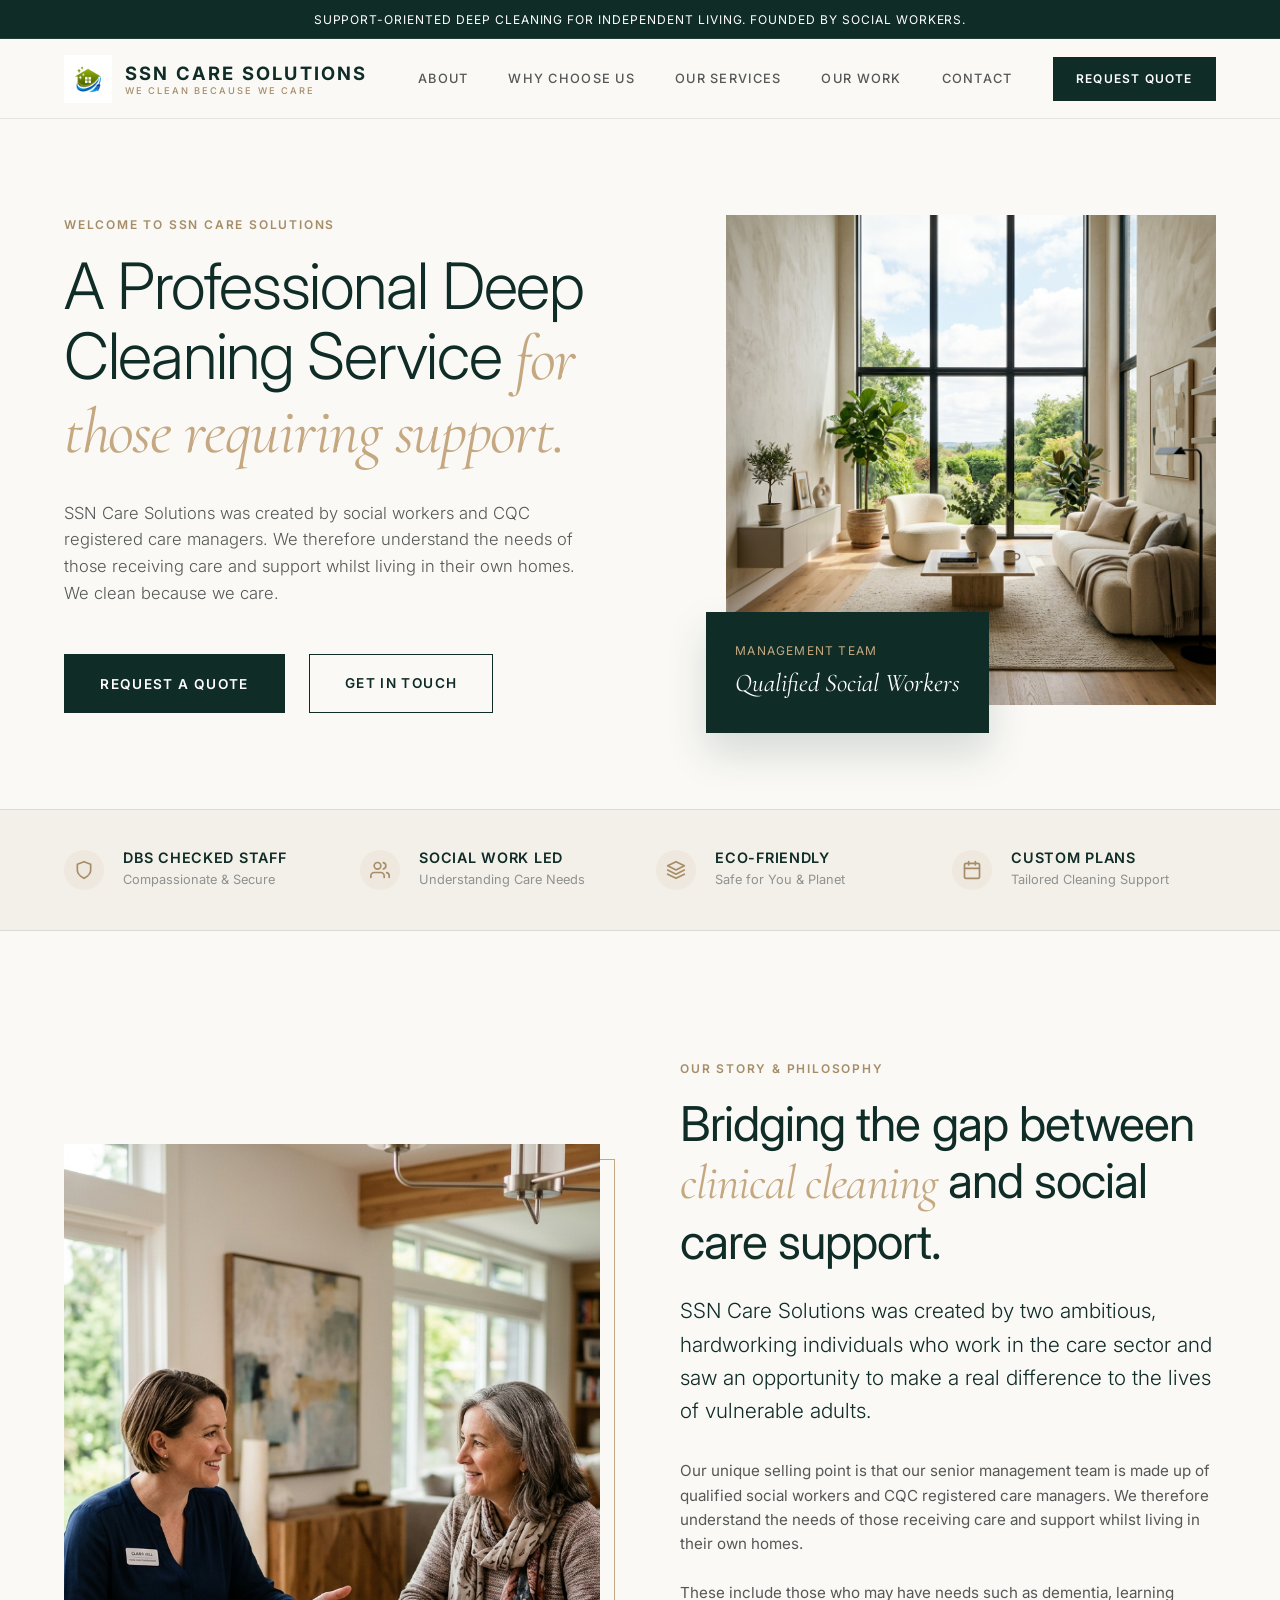
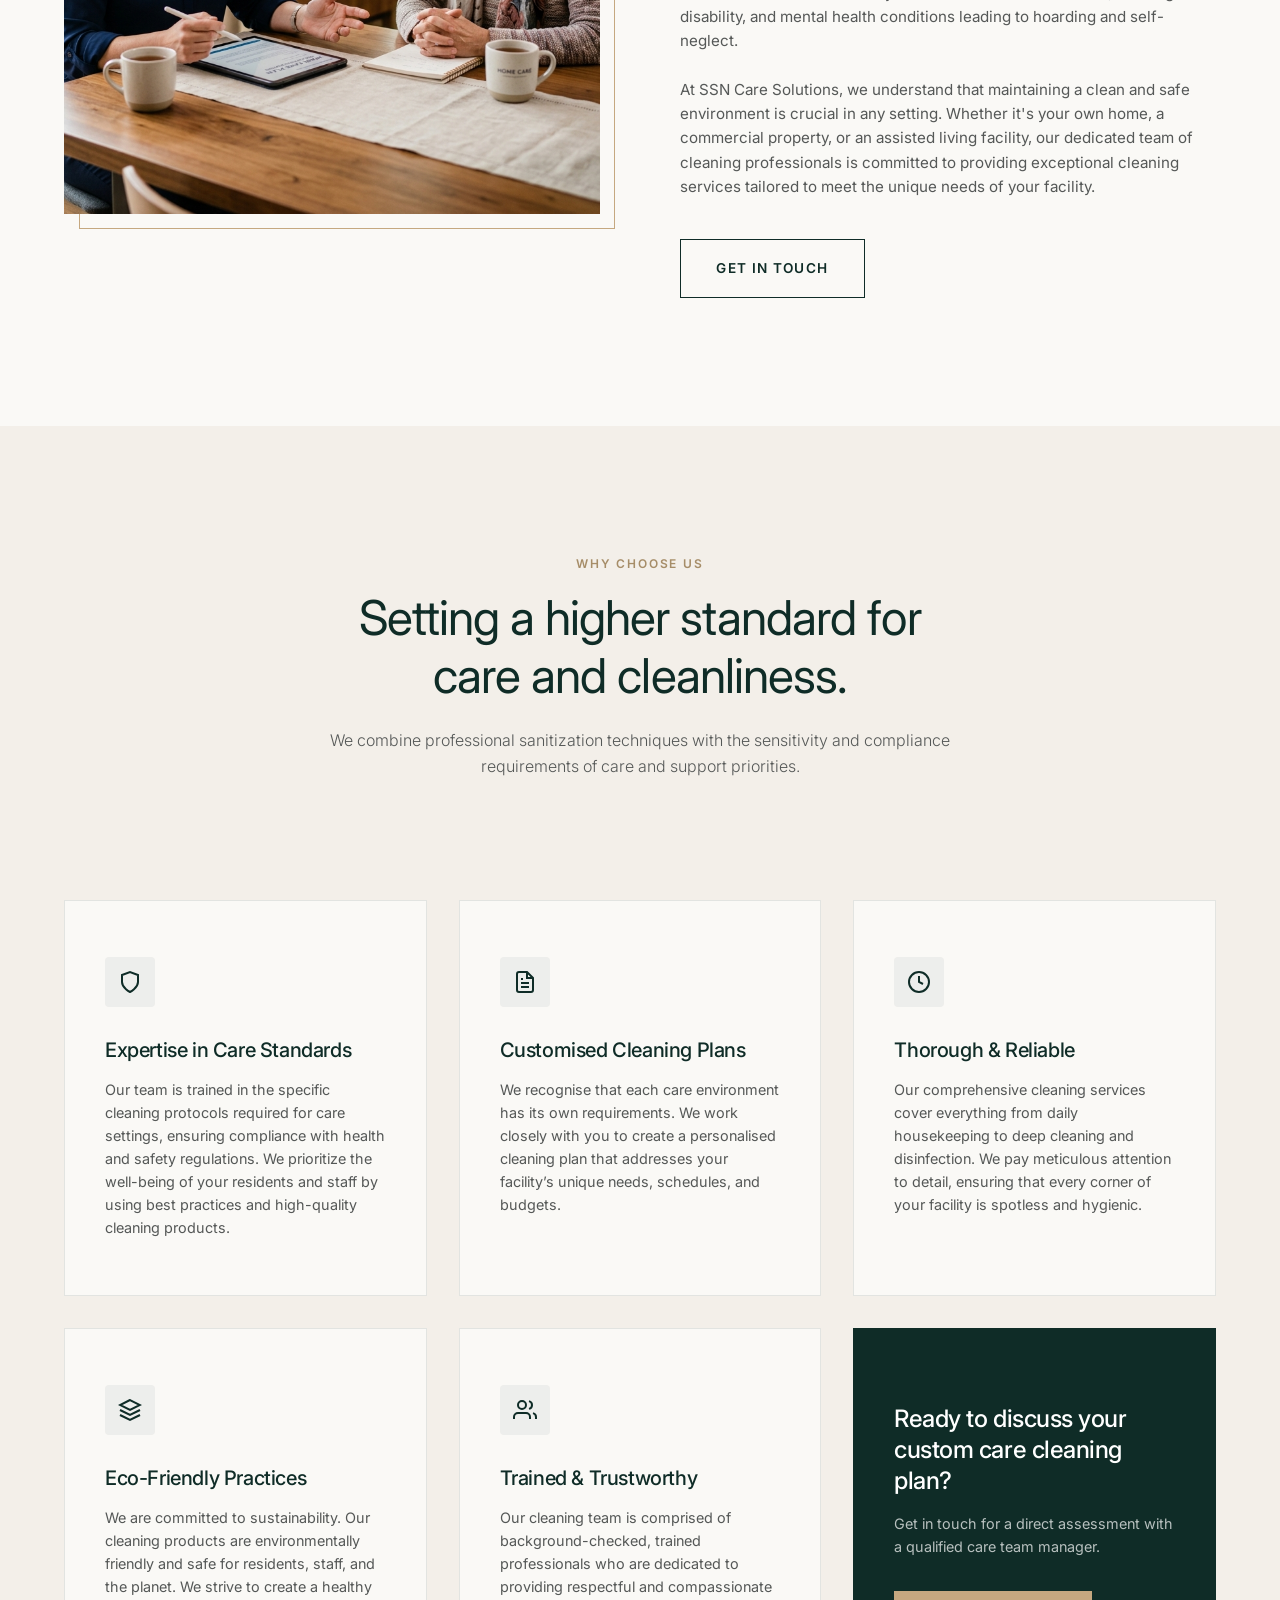
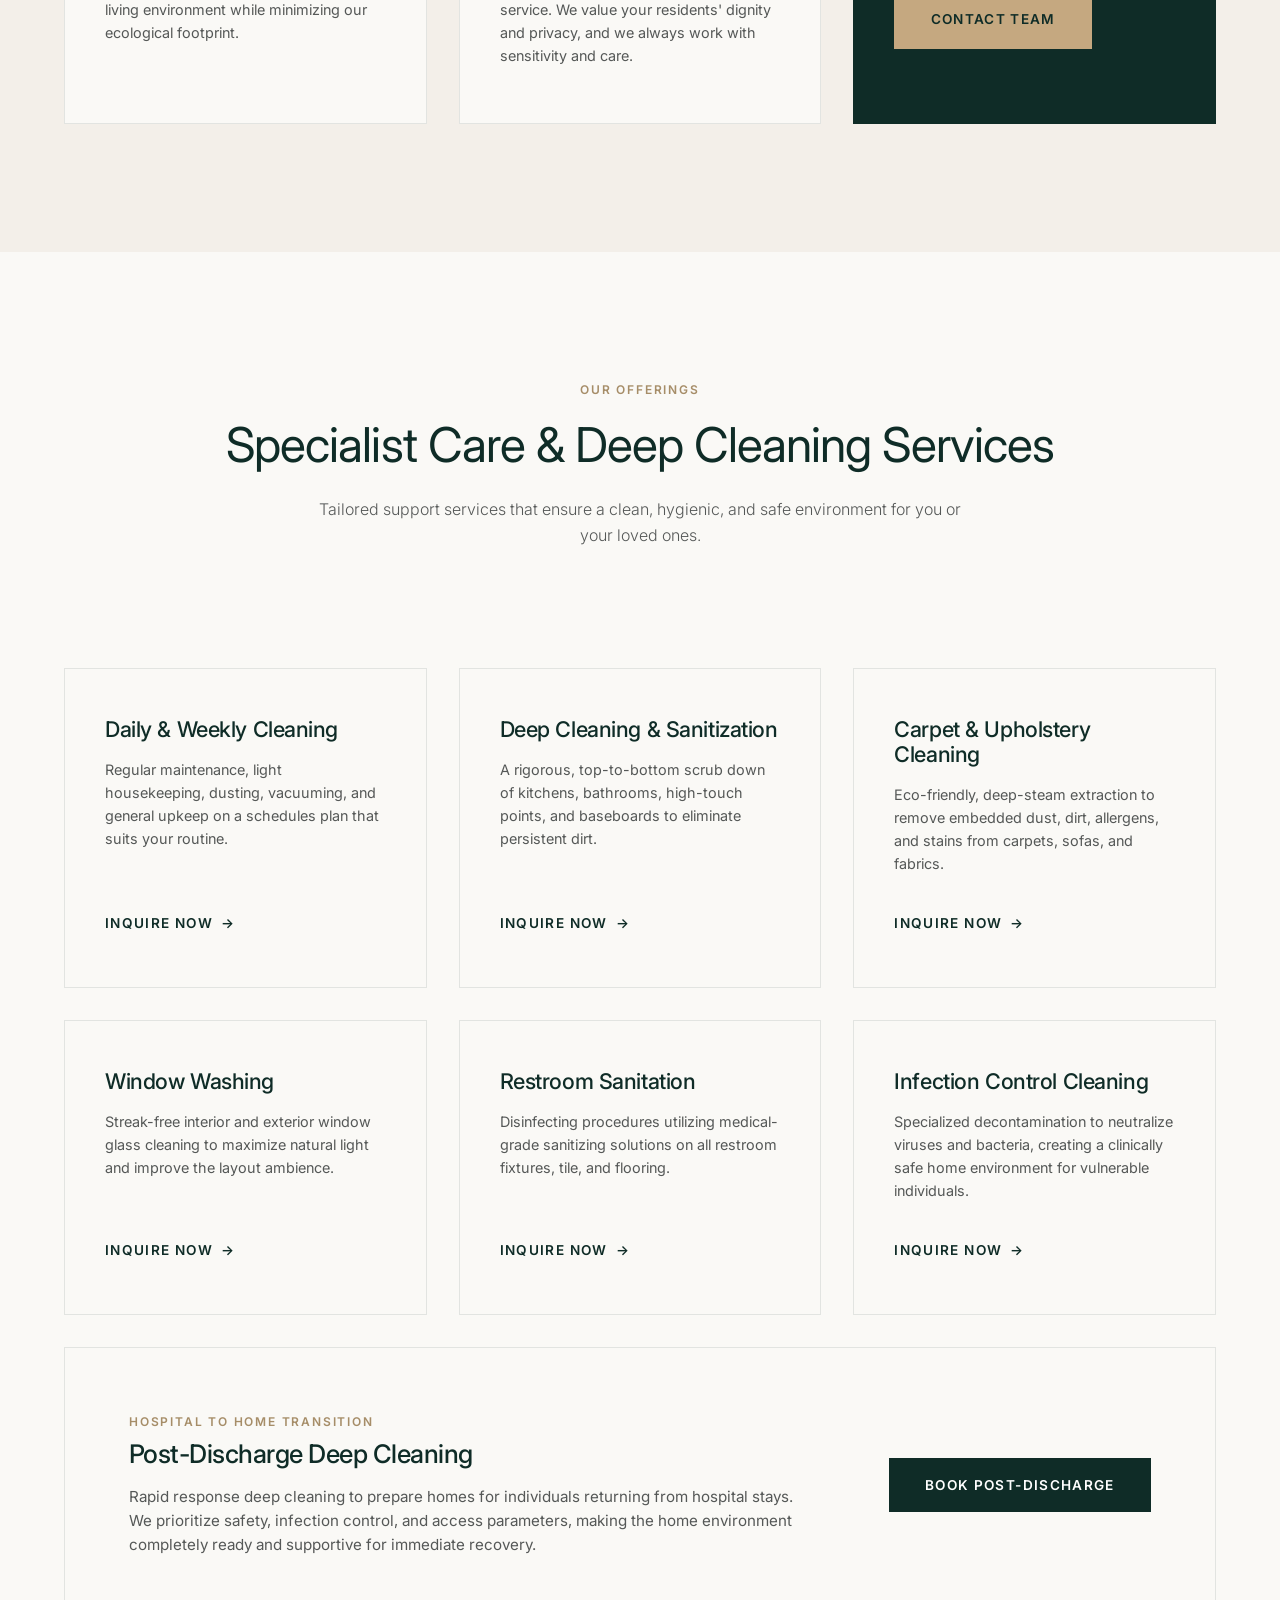
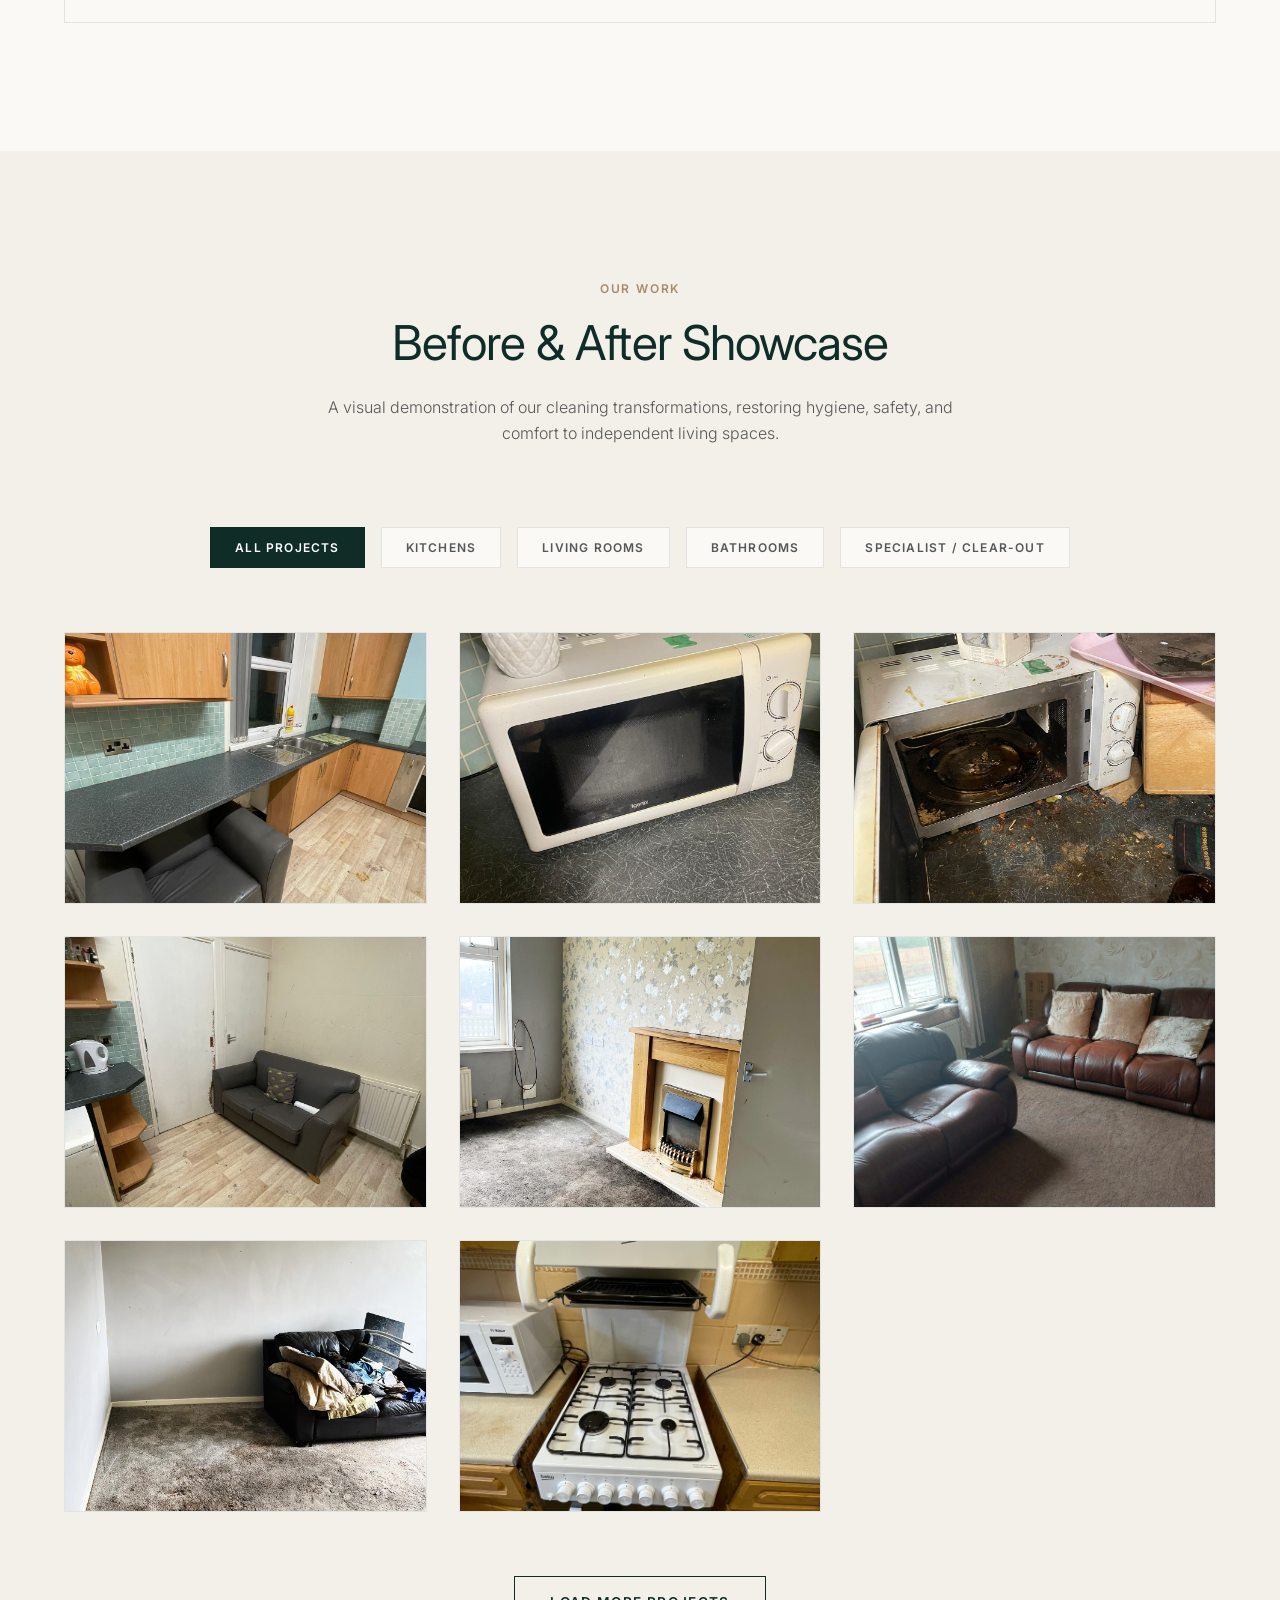
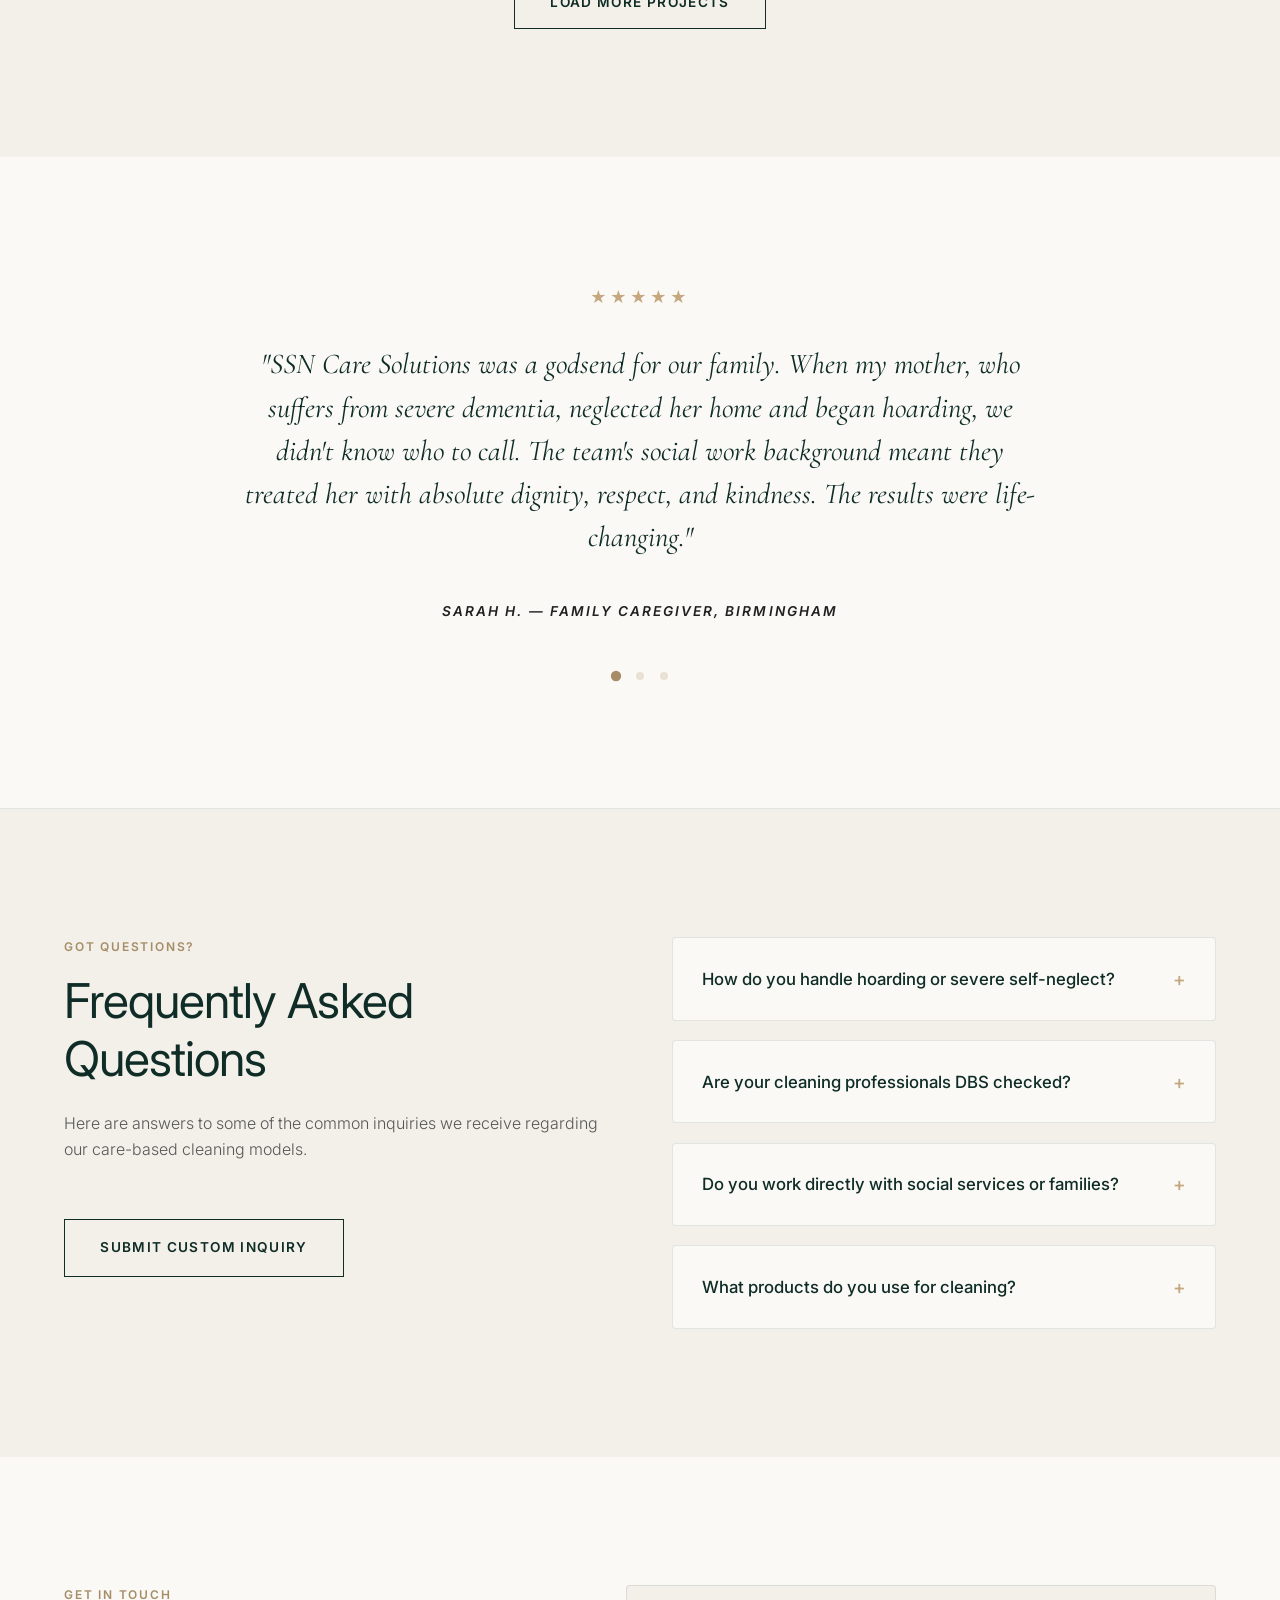
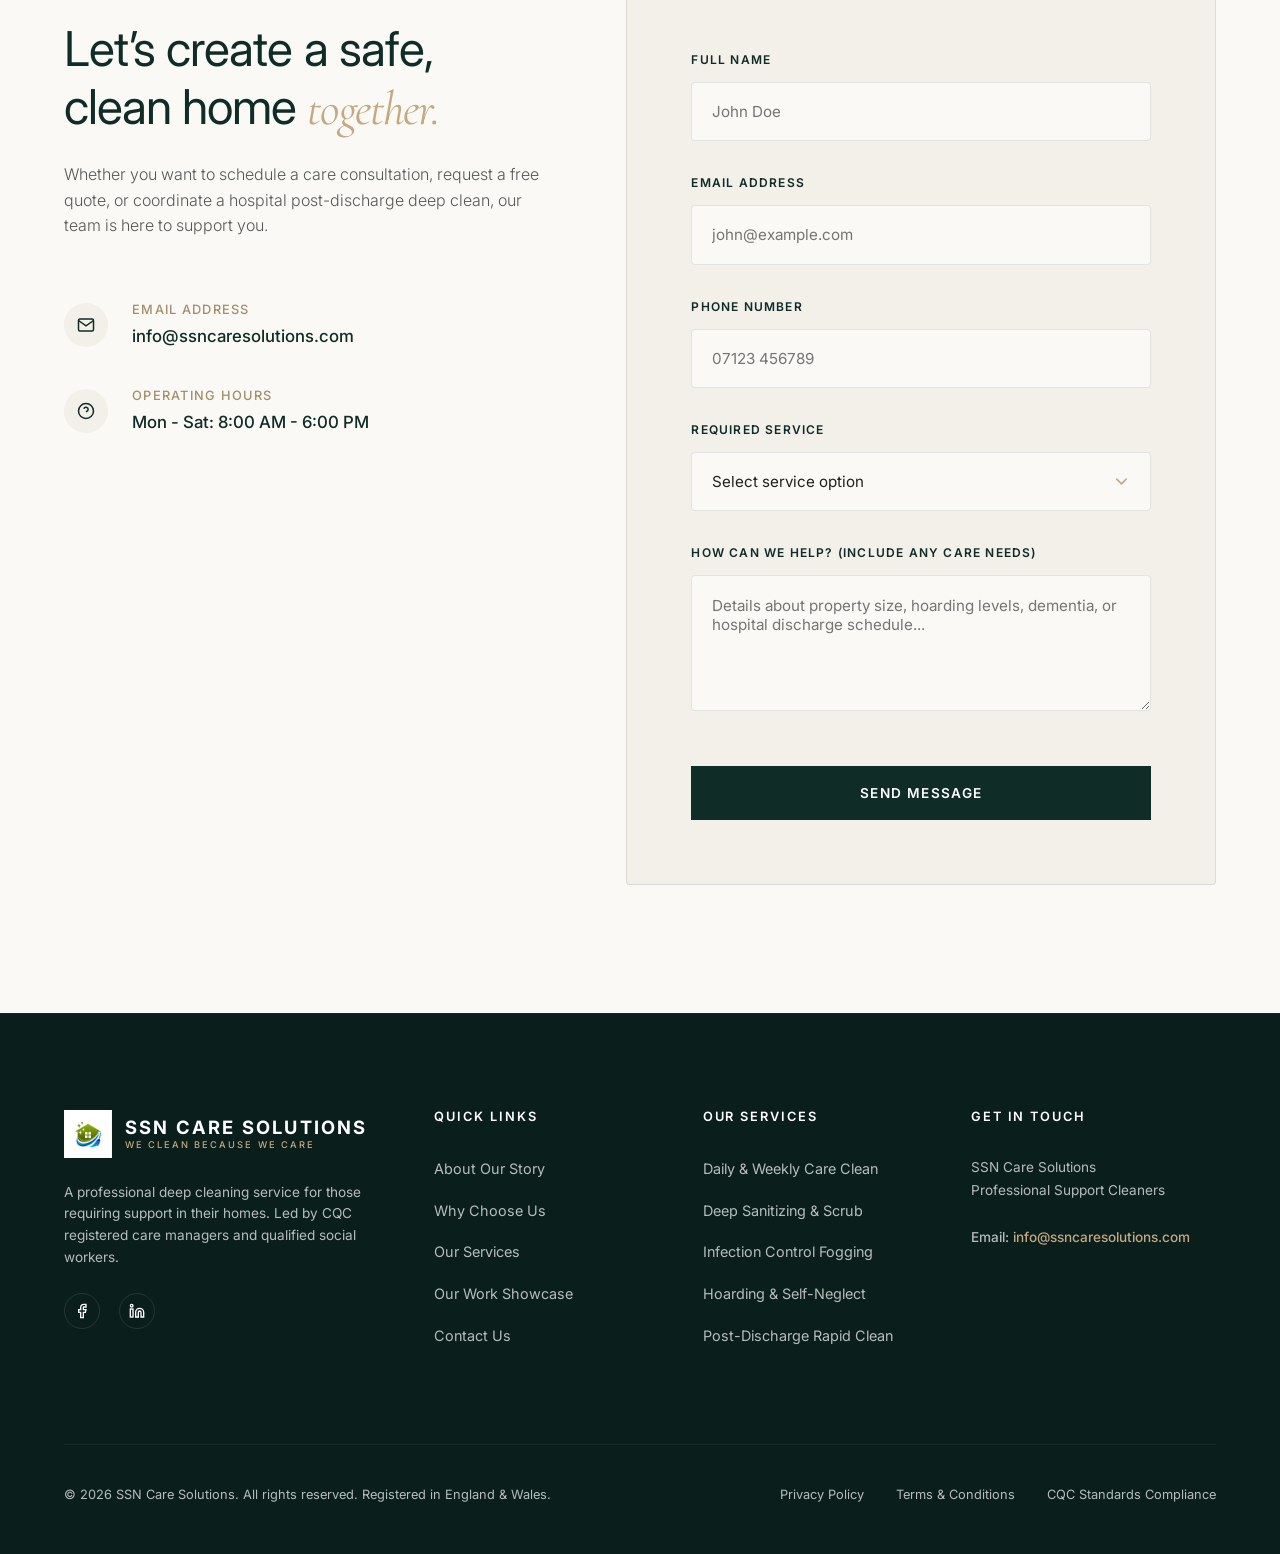
==== commit 8f988bd5: "feat: add before & after work showcase gallery with interactive lightbox" ====
--- a/index.html
+++ b/index.html
@@ -18,6 +18,9 @@
   <meta property="og:url" content="https://ssncaresolutions.com/">
   <meta property="og:image" content="/images/hero.png">
   
+  <!-- Favicon -->
+  <link rel="icon" type="image/png" href="images/logo.png">
+  
   <!-- Stylesheets -->
   <link rel="stylesheet" href="styles.css">
 </head>
@@ -43,6 +46,7 @@
         <a href="#about">About</a>
         <a href="#why-choose-us">Why Choose Us</a>
         <a href="#services">Our Services</a>
+        <a href="#gallery">Our Work</a>
         <a href="#contact">Contact</a>
         <a href="#consultation-modal" class="btn btn-primary" style="padding: 0.7rem 1.4rem; font-size: 0.75rem;" data-open-modal>Request Quote</a>
       </nav>
@@ -303,6 +307,45 @@
     </div>
   </section>
 
+  <!-- Gallery Section -->
+  <section class="gallery-section" id="gallery">
+    <div class="container">
+      <div class="fade-in-up" style="text-align: center; margin-bottom: 4rem; display: flex; flex-direction: column; align-items: center;">
+        <span class="section-label">Our Work</span>
+        <h2 class="section-title">Before & After Showcase</h2>
+        <p class="section-desc">A visual demonstration of our cleaning transformations, restoring hygiene, safety, and comfort to independent living spaces.</p>
+        
+        <div class="gallery-filters">
+          <button class="filter-btn active" data-filter="all">All Projects</button>
+          <button class="filter-btn" data-filter="kitchen">Kitchens</button>
+          <button class="filter-btn" data-filter="living">Living Rooms</button>
+          <button class="filter-btn" data-filter="bathroom">Bathrooms</button>
+          <button class="filter-btn" data-filter="specialist">Specialist / Clear-out</button>
+        </div>
+      </div>
+
+      <div class="gallery-grid" id="gallery-grid">
+        <!-- Gallery cards will be dynamically loaded by JS -->
+      </div>
+      
+      <div class="gallery-actions fade-in-up" style="text-align: center; margin-top: 4rem;">
+        <button class="btn btn-secondary" id="load-more-btn">Load More Projects</button>
+      </div>
+    </div>
+  </section>
+
+  <!-- Lightbox Overlay (Hidden by Default) -->
+  <div class="lightbox" id="lightbox">
+    <div class="lightbox-overlay"></div>
+    <span class="lightbox-close" role="button" aria-label="Close lightbox">&times;</span>
+    <button class="lightbox-nav lightbox-prev" aria-label="Previous image">&#10094;</button>
+    <button class="lightbox-nav lightbox-next" aria-label="Next image">&#10095;</button>
+    <div class="lightbox-content">
+      <img id="lightbox-img" src="" alt="Enlarged view">
+      <div id="lightbox-caption">Caption text</div>
+    </div>
+  </div>
+
 
 
   <!-- Testimonials Section -->
@@ -556,7 +599,7 @@
             <li><a href="#about">About Our Story</a></li>
             <li><a href="#why-choose-us">Why Choose Us</a></li>
             <li><a href="#services">Our Services</a></li>
-
+            <li><a href="#gallery">Our Work Showcase</a></li>
             <li><a href="#contact">Contact Us</a></li>
           </ul>
         </div>
--- a/styles.css
+++ b/styles.css
@@ -608,8 +608,243 @@
   color: var(--text-muted);
   margin-bottom: 2rem;
 }
-
-
+/* --- Our Work Gallery --- */
+.gallery-section {
+  padding: 8rem 0;
+  background-color: var(--bg-secondary);
+}
+
+.gallery-filters {
+  display: flex;
+  flex-wrap: wrap;
+  justify-content: center;
+  gap: 1rem;
+  margin-top: 1.5rem;
+}
+
+.filter-btn {
+  padding: 0.75rem 1.5rem;
+  font-size: 0.75rem;
+  font-weight: 600;
+  text-transform: uppercase;
+  letter-spacing: 0.1em;
+  border: 1px solid var(--border);
+  background-color: var(--bg-primary);
+  color: var(--text-muted);
+  cursor: pointer;
+  transition: var(--transition-medium);
+}
+
+.filter-btn:hover, .filter-btn.active {
+  background-color: var(--primary);
+  border-color: var(--primary);
+  color: var(--text-white);
+}
+
+.gallery-grid {
+  display: grid;
+  grid-template-columns: repeat(auto-fill, minmax(280px, 1fr));
+  gap: 2rem;
+  margin-top: 2rem;
+}
+
+.gallery-item {
+  position: relative;
+  overflow: hidden;
+  aspect-ratio: 4 / 3;
+  border: 1px solid var(--border);
+  background-color: var(--bg-primary);
+  cursor: pointer;
+  display: none; /* Controlled by JS filtering */
+  animation: fadeIn 0.6s var(--ease-custom) forwards;
+}
+
+.gallery-item img {
+  width: 100%;
+  height: 100%;
+  object-fit: cover;
+  transition: var(--transition-slow);
+}
+
+.gallery-item:hover img {
+  transform: scale(1.05);
+}
+
+.gallery-overlay {
+  position: absolute;
+  top: 0;
+  left: 0;
+  width: 100%;
+  height: 100%;
+  background: rgba(15, 44, 39, 0.85); /* Tinted with brand primary */
+  display: flex;
+  flex-direction: column;
+  justify-content: center;
+  align-items: center;
+  opacity: 0;
+  transition: var(--transition-medium);
+  padding: 2rem;
+  text-align: center;
+  color: var(--text-white);
+}
+
+.gallery-item:hover .gallery-overlay {
+  opacity: 1;
+}
+
+.gallery-overlay h4 {
+  font-family: var(--font-serif);
+  font-style: italic;
+  font-size: 1.4rem;
+  color: var(--accent);
+  margin-bottom: 0.5rem;
+  transform: translateY(15px);
+  transition: var(--transition-medium);
+}
+
+.gallery-item:hover .gallery-overlay h4 {
+  transform: translateY(0);
+}
+
+.gallery-overlay span {
+  font-size: 0.75rem;
+  text-transform: uppercase;
+  letter-spacing: 0.15em;
+  color: rgba(255, 255, 255, 0.7);
+  transform: translateY(15px);
+  transition: var(--transition-medium);
+  transition-delay: 0.05s;
+}
+
+.gallery-item:hover .gallery-overlay span {
+  transform: translateY(0);
+}
+
+.gallery-zoom-icon {
+  margin-top: 1.5rem;
+  width: 36px;
+  height: 36px;
+  border: 1px solid rgba(255, 255, 255, 0.2);
+  border-radius: 50%;
+  display: flex;
+  align-items: center;
+  justify-content: center;
+  color: var(--text-white);
+  transform: translateY(15px);
+  transition: var(--transition-medium);
+  transition-delay: 0.1s;
+}
+
+.gallery-item:hover .gallery-overlay .gallery-zoom-icon {
+  transform: translateY(0);
+}
+
+.gallery-zoom-icon:hover {
+  background-color: var(--accent);
+  border-color: var(--accent);
+  color: var(--primary);
+}
+
+/* --- Lightbox Overlay --- */
+.lightbox {
+  position: fixed;
+  top: 0;
+  left: 0;
+  width: 100%;
+  height: 100%;
+  z-index: 2000;
+  display: flex;
+  align-items: center;
+  justify-content: center;
+  opacity: 0;
+  pointer-events: none;
+  transition: var(--transition-medium);
+}
+
+.lightbox.active {
+  opacity: 1;
+  pointer-events: all;
+}
+
+.lightbox-overlay {
+  position: absolute;
+  top: 0;
+  left: 0;
+  width: 100%;
+  height: 100%;
+  background: rgba(10, 31, 28, 0.95);
+  backdrop-filter: blur(10px);
+}
+
+.lightbox-content {
+  position: relative;
+  z-index: 2001;
+  max-width: 85%;
+  max-height: 80vh;
+  display: flex;
+  flex-direction: column;
+  align-items: center;
+}
+
+.lightbox-content img {
+  max-width: 100%;
+  max-height: 72vh;
+  object-fit: contain;
+  border: 1px solid rgba(255, 255, 255, 0.1);
+  box-shadow: 0 30px 60px rgba(0,0,0,0.4);
+}
+
+#lightbox-caption {
+  color: var(--accent);
+  font-family: var(--font-serif);
+  font-style: italic;
+  font-size: 1.6rem;
+  margin-top: 1.5rem;
+  text-align: center;
+}
+
+.lightbox-close {
+  position: absolute;
+  top: 2rem;
+  right: 2rem;
+  font-size: 2.5rem;
+  color: rgba(255,255,255,0.6);
+  cursor: pointer;
+  z-index: 2002;
+  transition: var(--transition-fast);
+  line-height: 1;
+}
+
+.lightbox-close:hover {
+  color: var(--text-white);
+}
+
+.lightbox-nav {
+  position: absolute;
+  top: 50%;
+  transform: translateY(-50%);
+  background: transparent;
+  color: rgba(255,255,255,0.5);
+  font-size: 3rem;
+  padding: 1rem 1.5rem;
+  cursor: pointer;
+  z-index: 2002;
+  transition: var(--transition-fast);
+  user-select: none;
+  border: none;
+}
+
+.lightbox-nav:hover {
+  color: var(--accent);
+}
+
+.lightbox-prev {
+  left: 2rem;
+}
+
+.lightbox-next {
+  right: 2rem;
+}
 
 /* --- Testimonials --- */
 .testimonials {
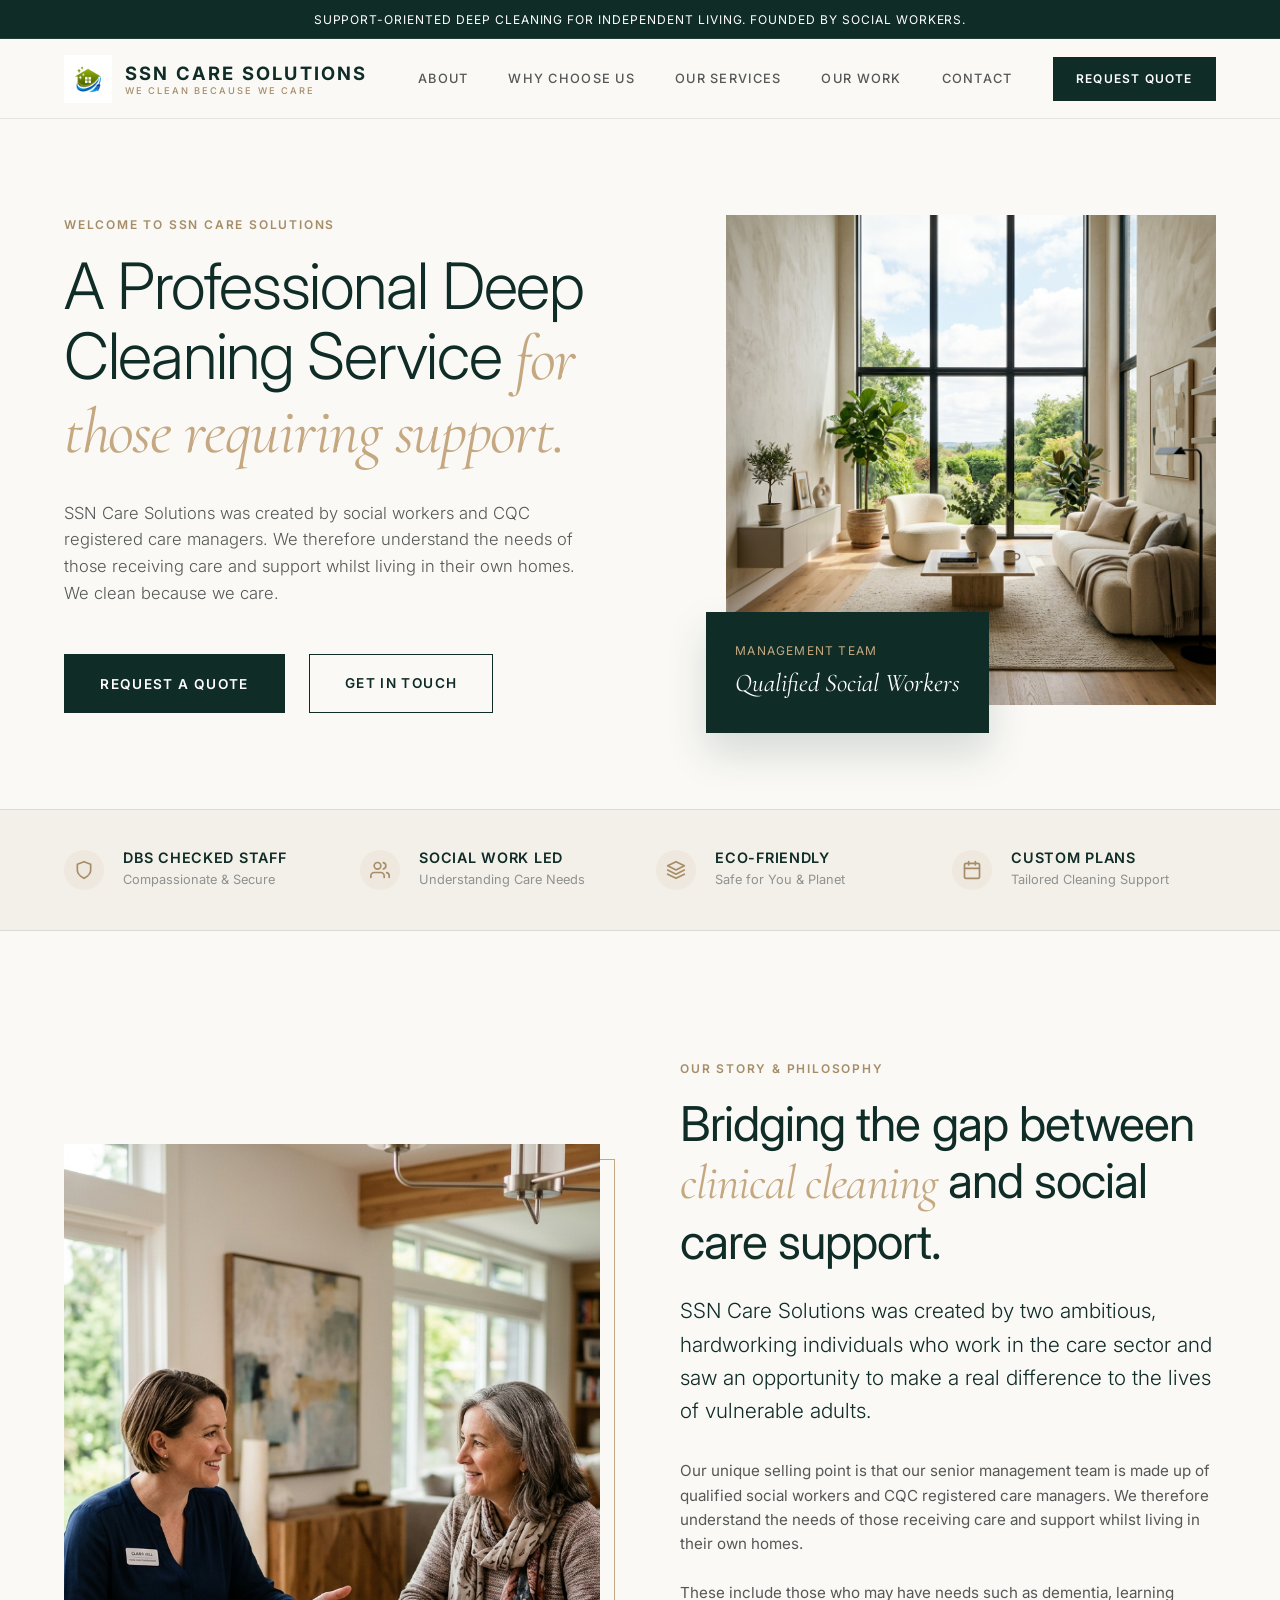
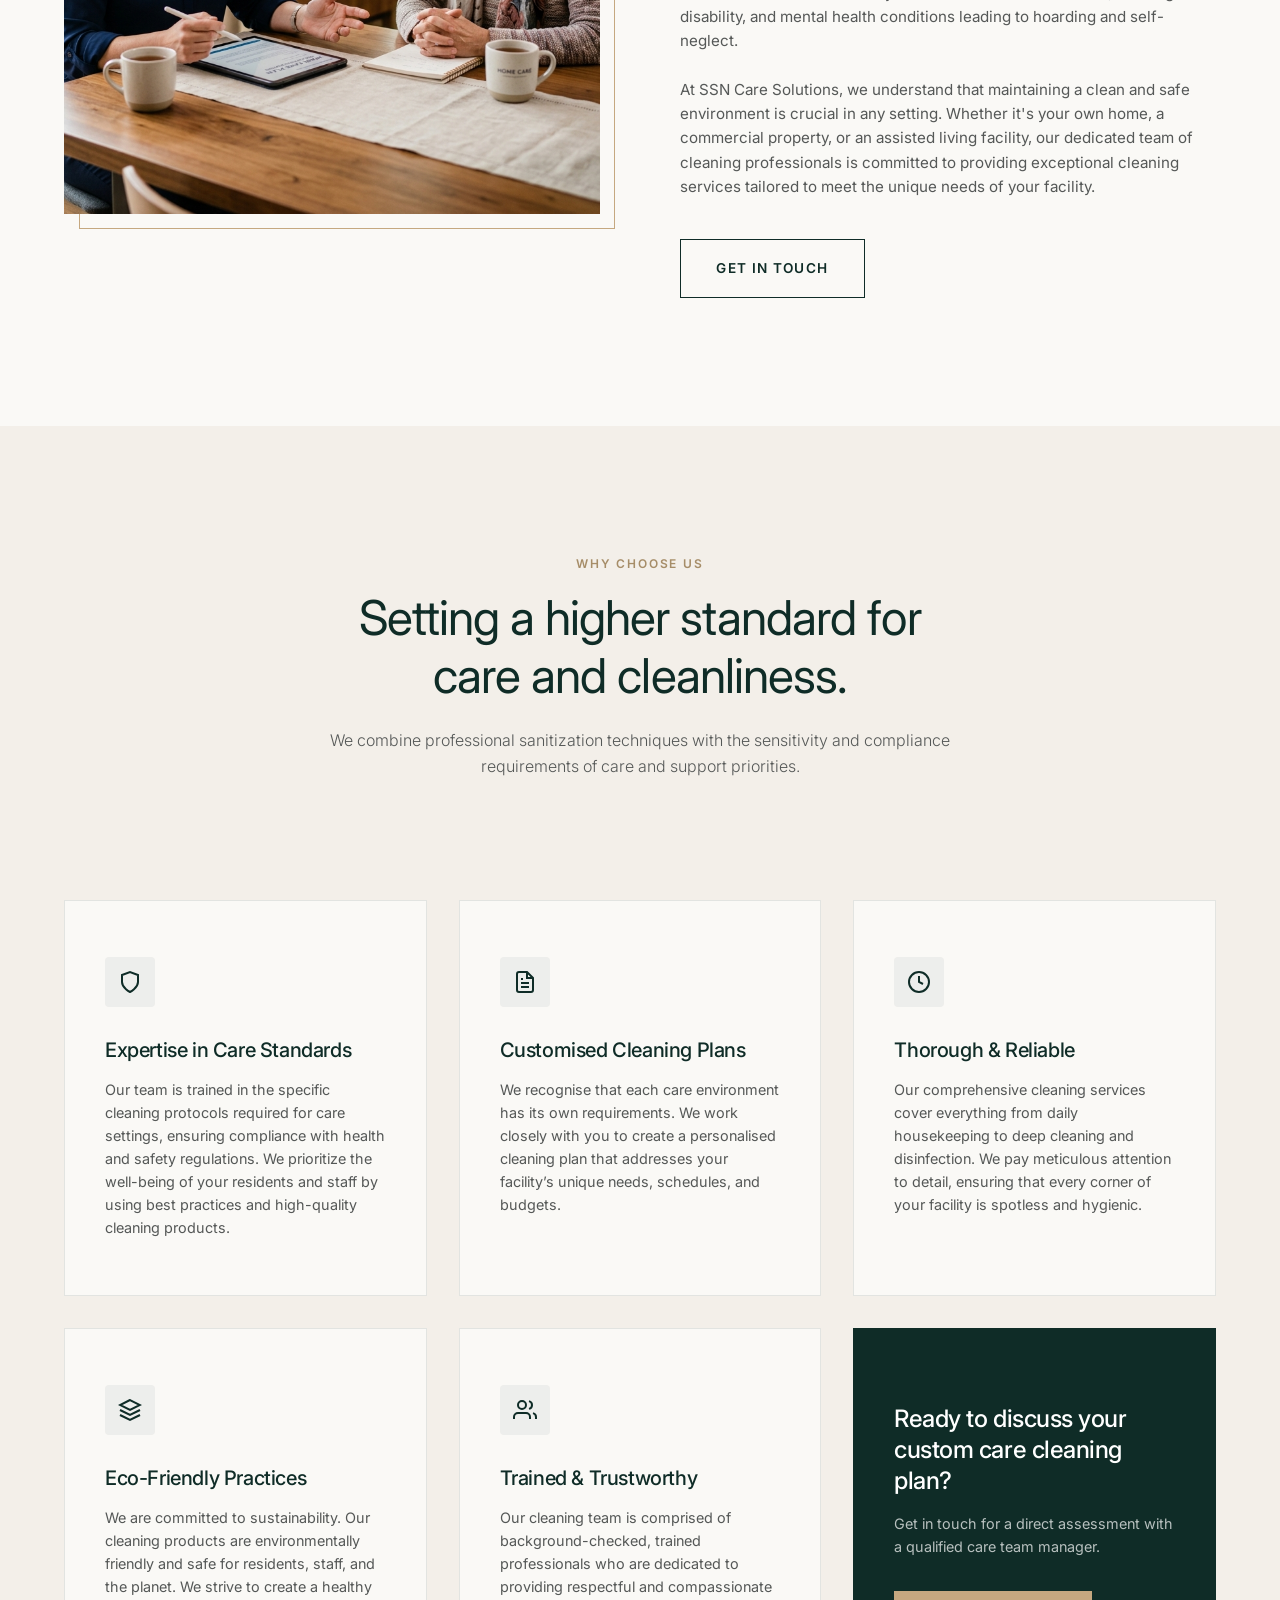
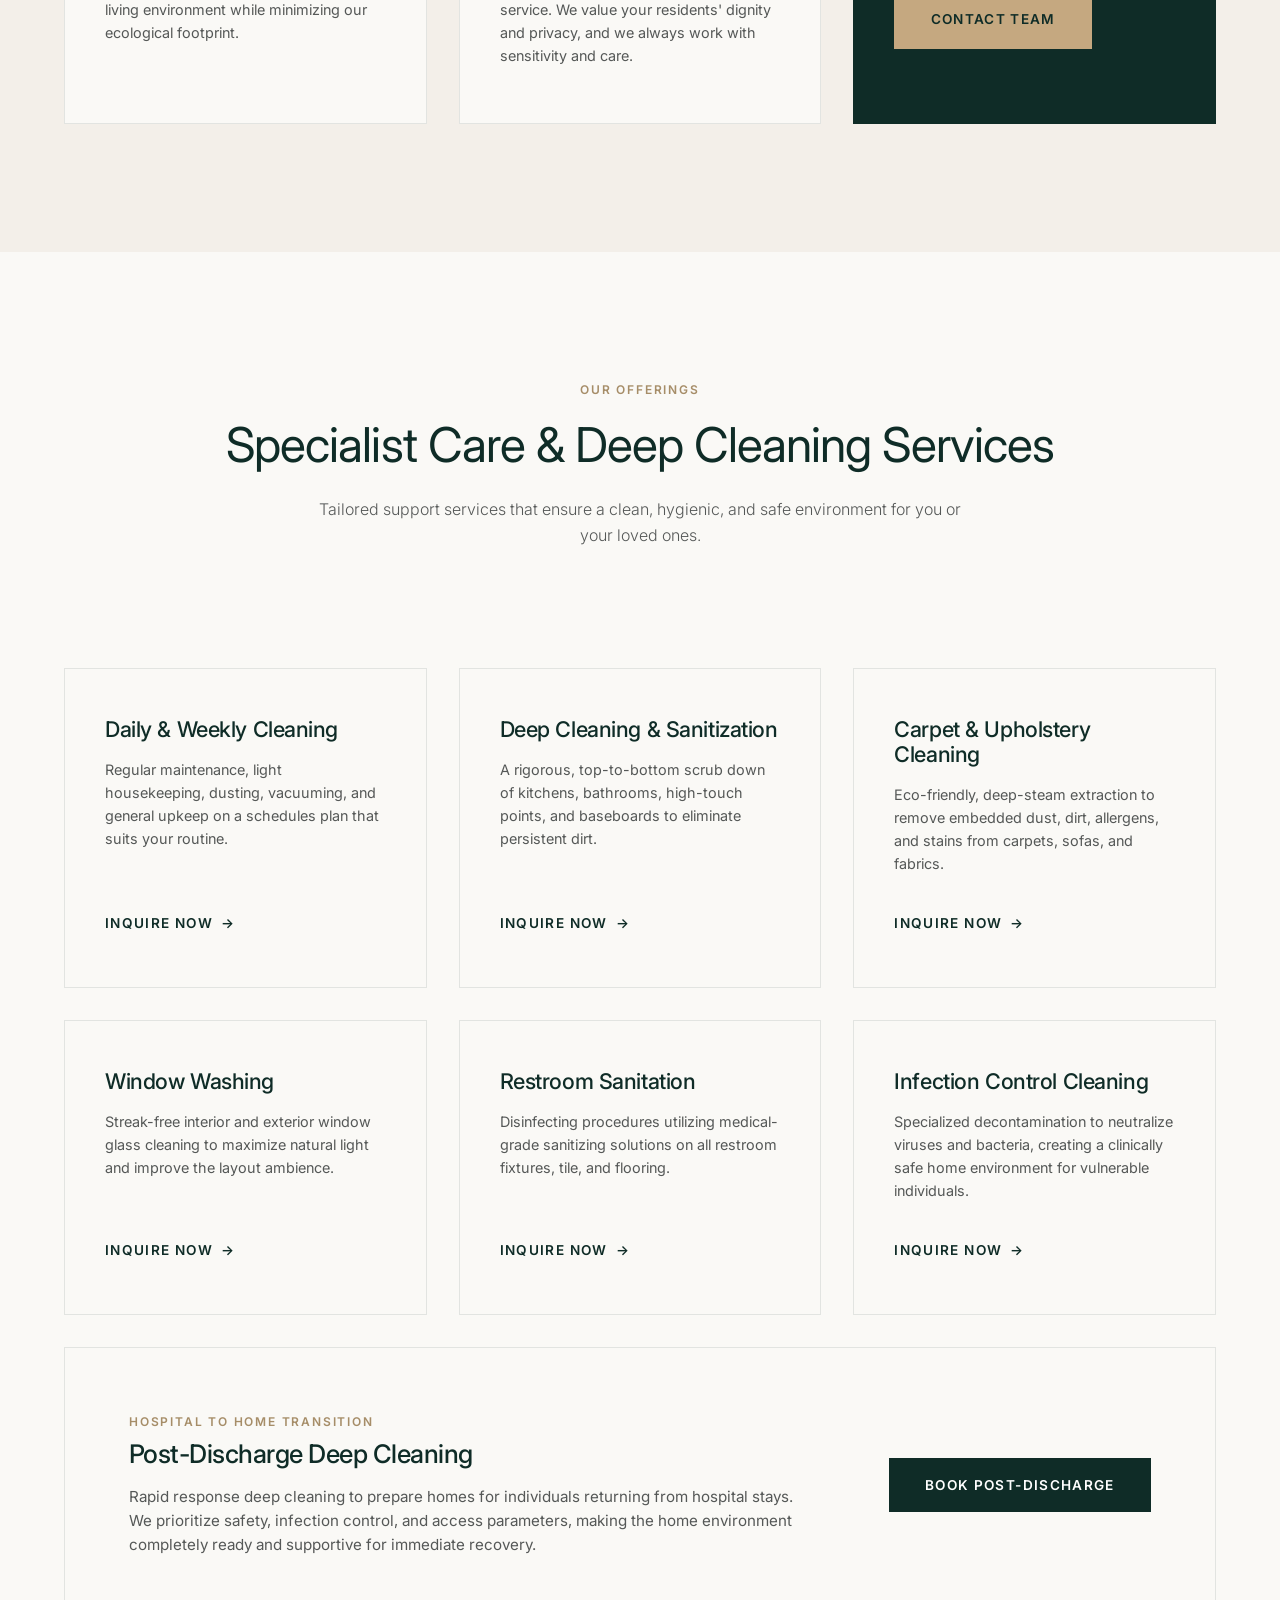
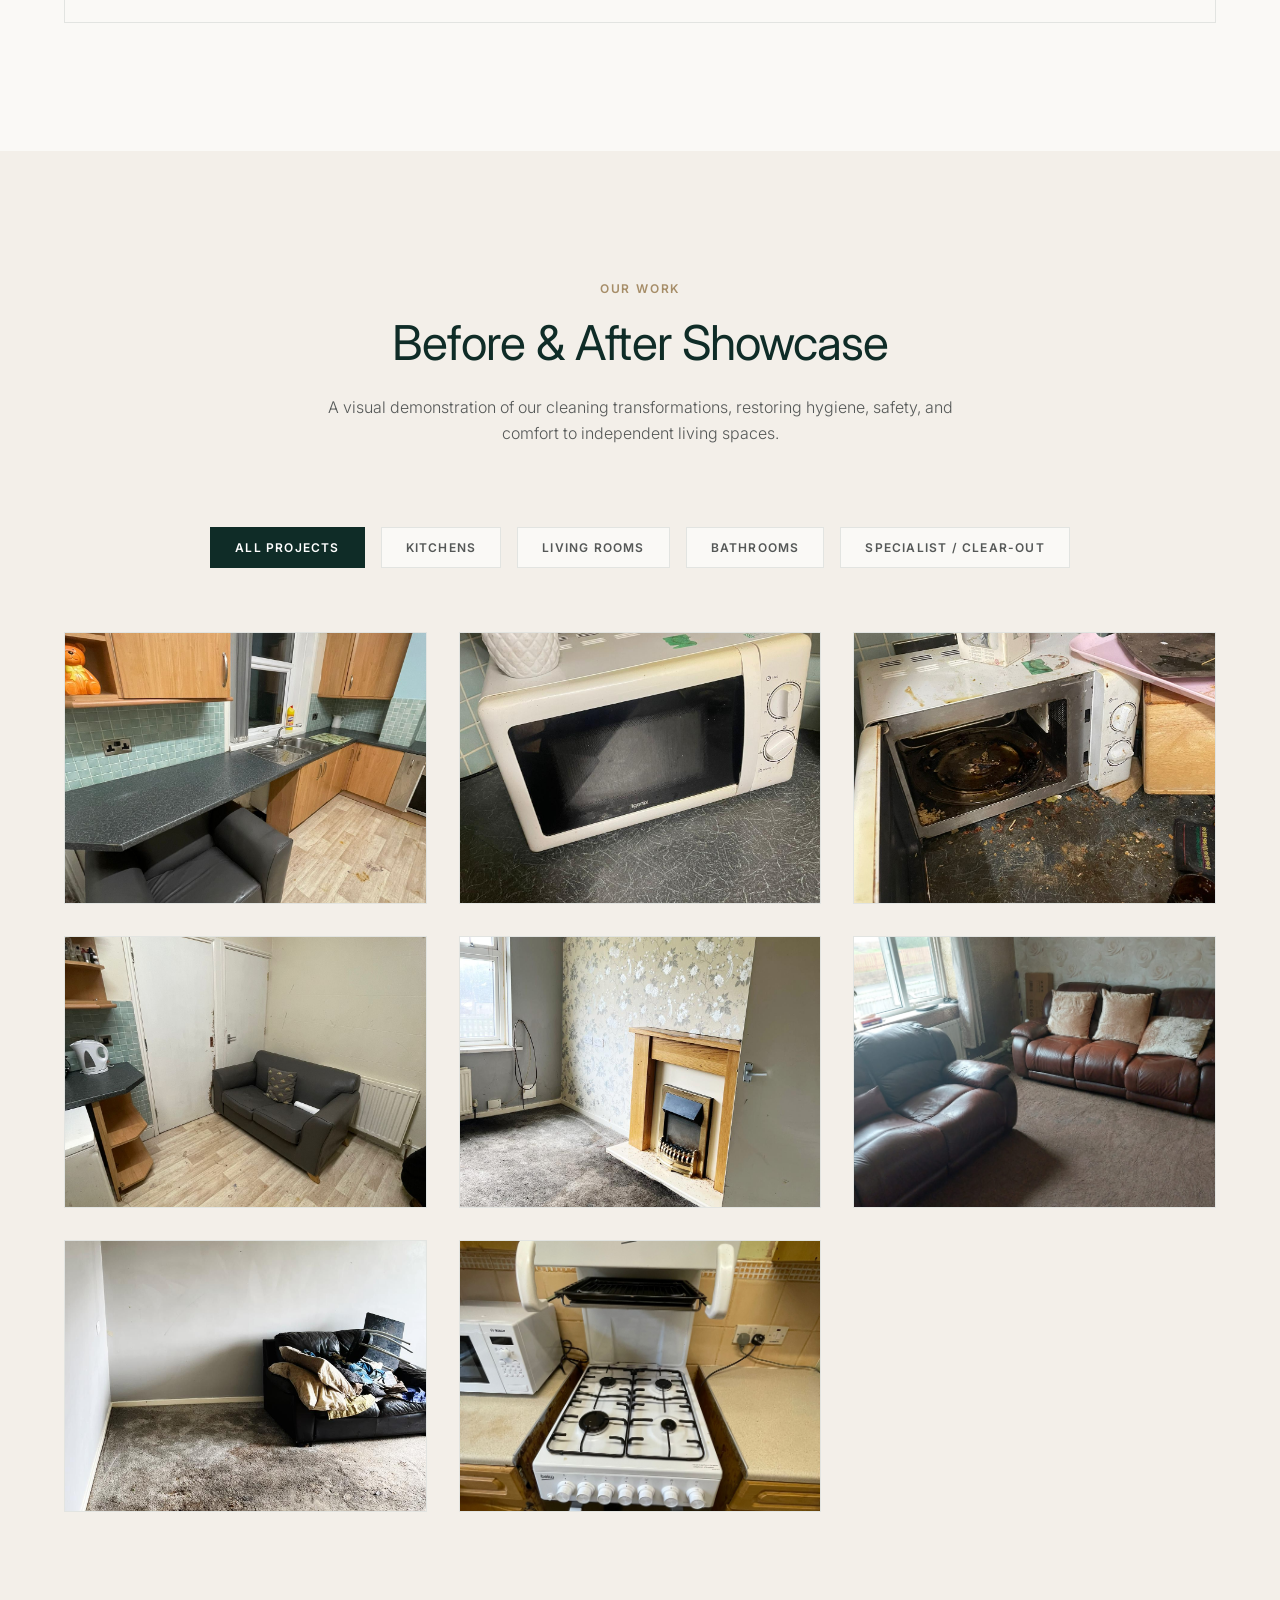
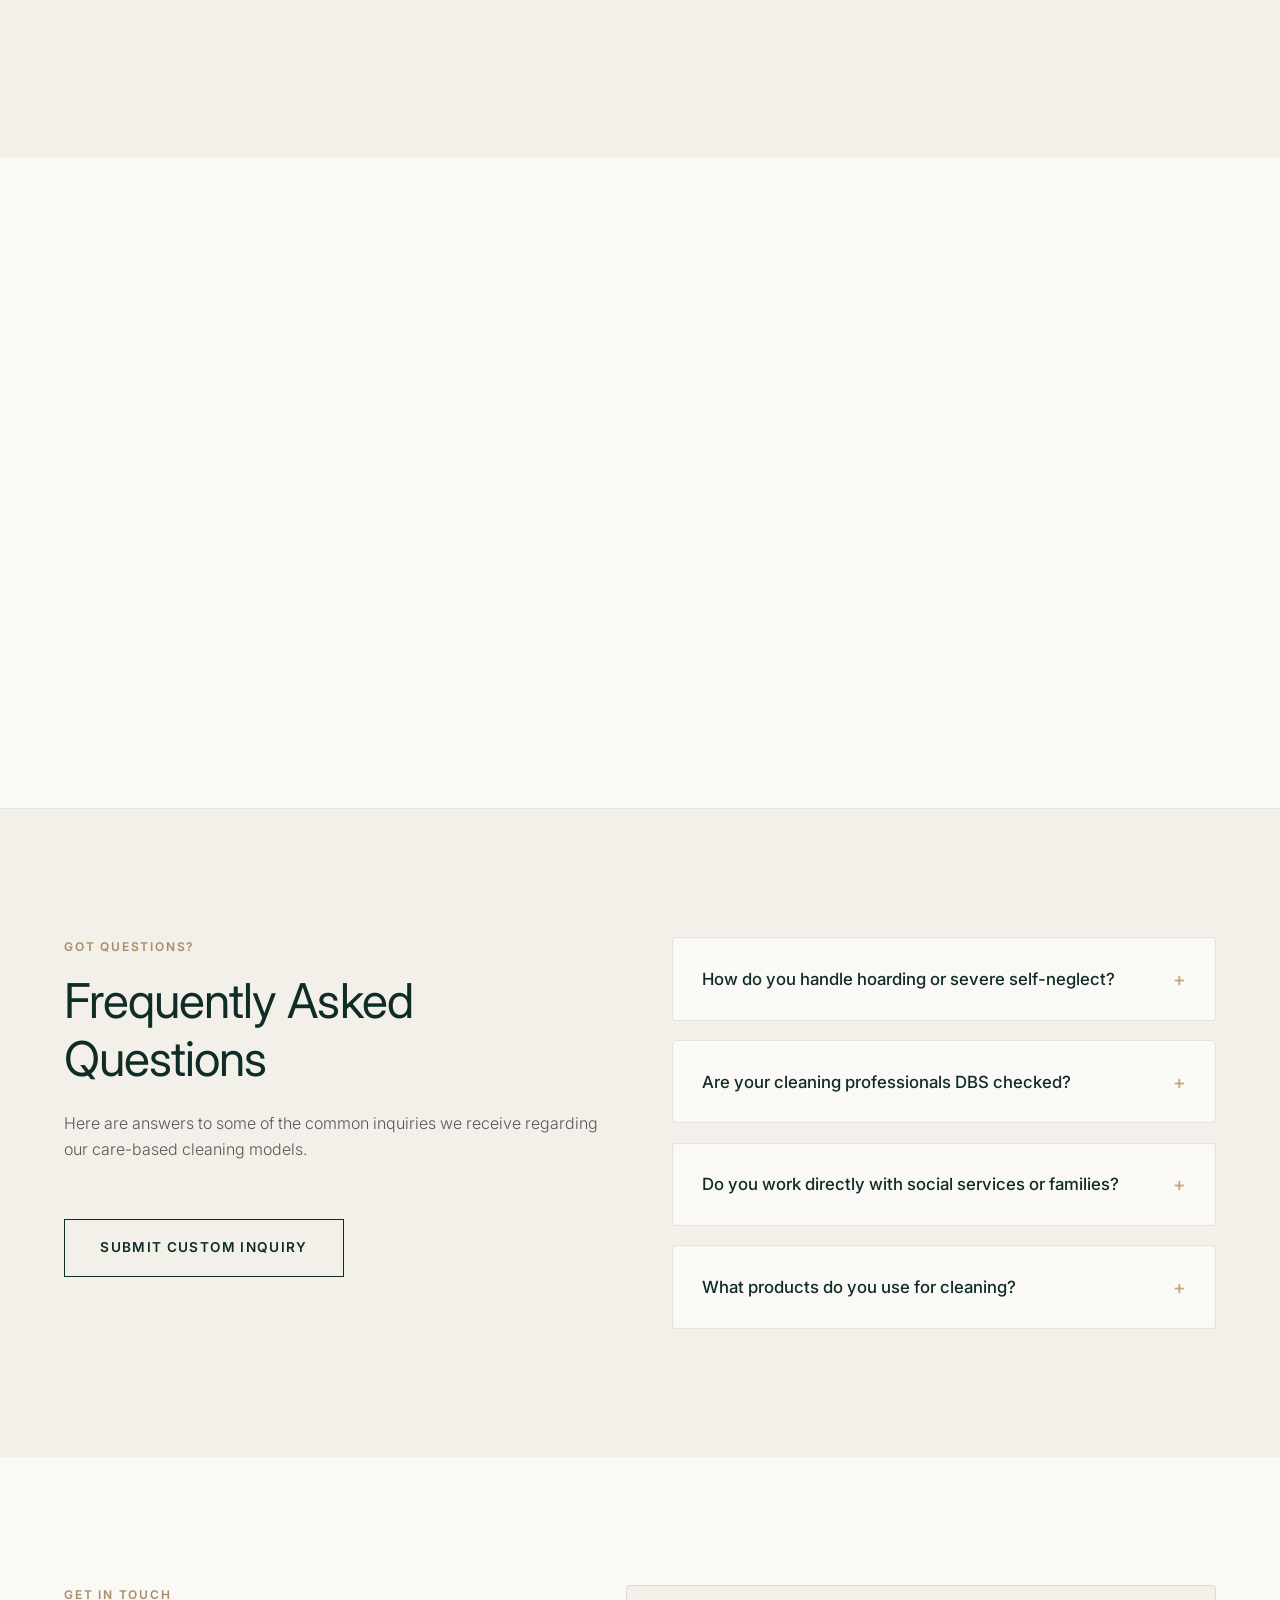
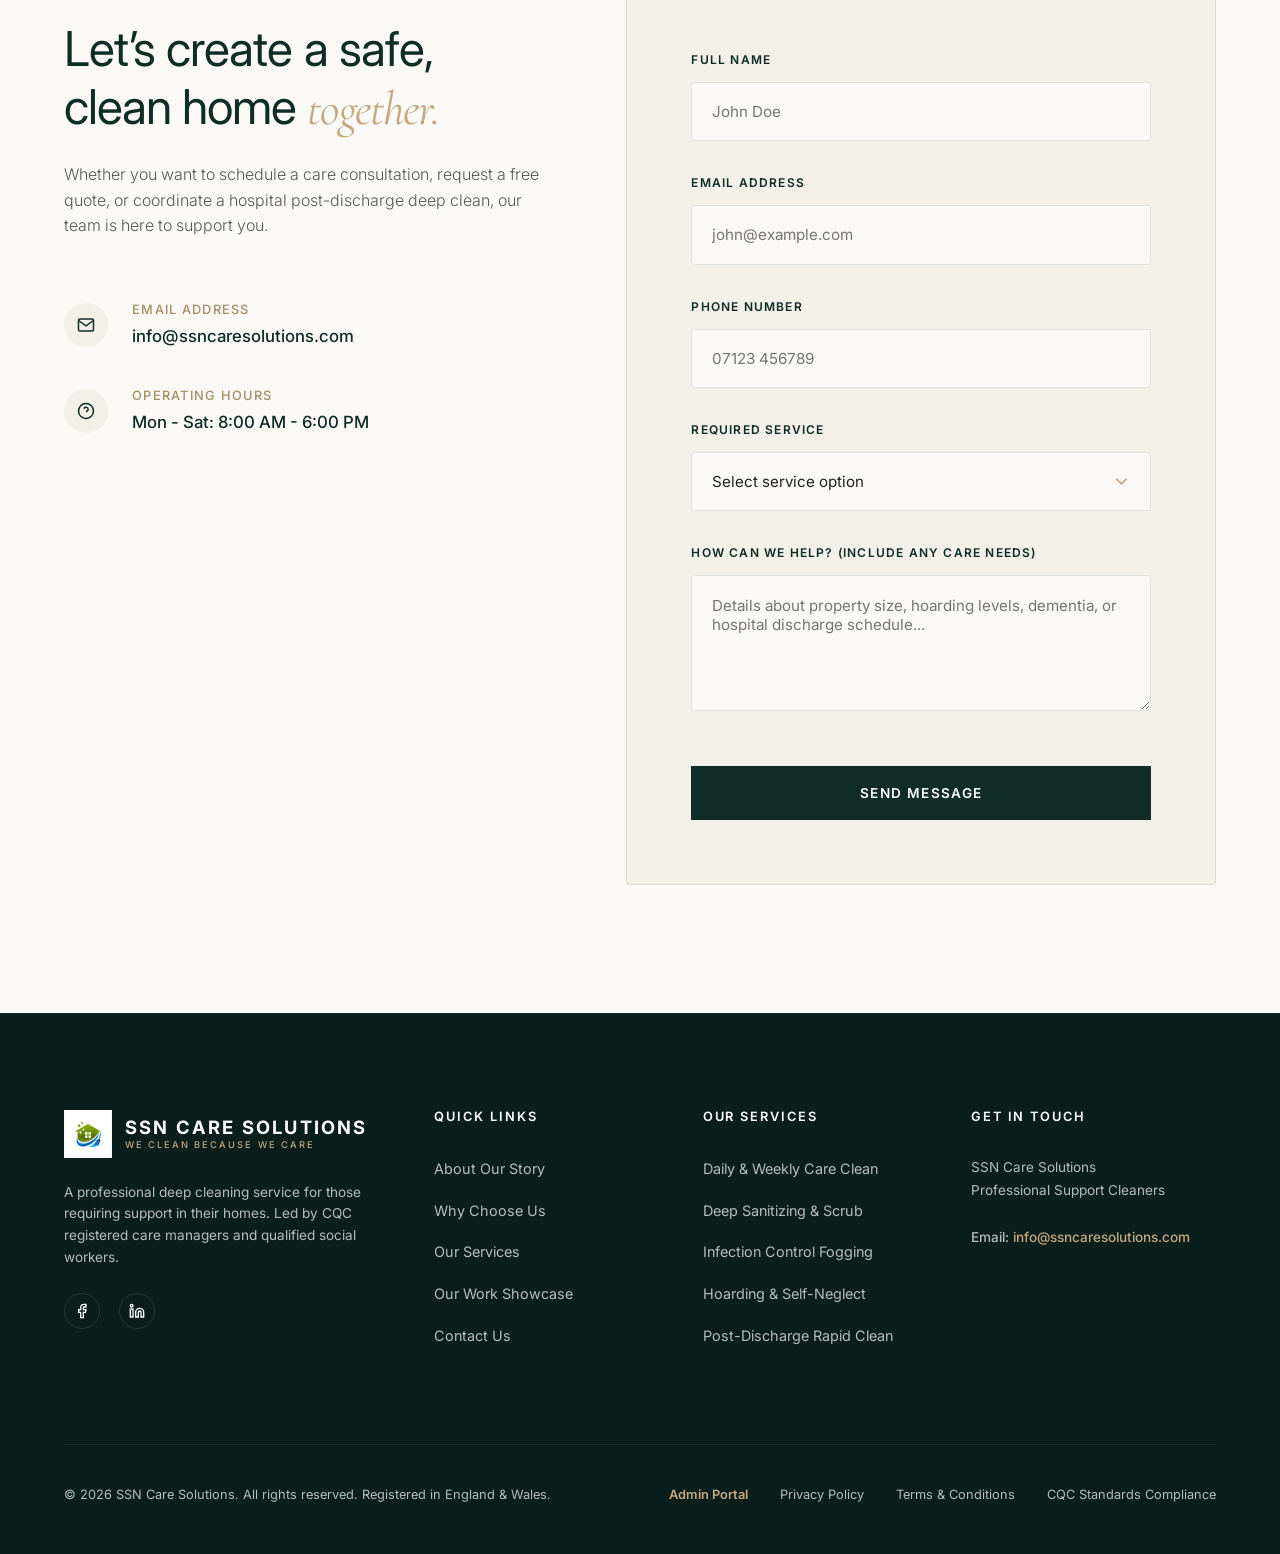
==== commit 0bd5837b: "feat: implement client-side CMS admin page and testimonials toggle" ====
--- a/index.html
+++ b/index.html
@@ -349,36 +349,11 @@
 
 
   <!-- Testimonials Section -->
-  <section class="testimonials">
-    <div class="container">
-      <div class="testimonials-wrapper fade-in-up">
+  <section class="testimonials" id="testimonials-section">
+    <div class="container">
+      <div class="testimonials-wrapper fade-in-up" id="testimonials-carousel">
         
-        <!-- Slide 1 -->
-        <div class="testimonial-slide active">
-          <div class="testimonial-stars" aria-label="5 out of 5 stars">★★★★★</div>
-          <blockquote class="testimonial-quote">
-            "SSN Care Solutions was a godsend for our family. When my mother, who suffers from severe dementia, neglected her home and began hoarding, we didn't know who to call. The team's social work background meant they treated her with absolute dignity, respect, and kindness. The results were life-changing."
-          </blockquote>
-          <cite class="testimonial-author">Sarah H. — Family Caregiver, Birmingham</cite>
-        </div>
-
-        <!-- Slide 2 -->
-        <div class="testimonial-slide">
-          <div class="testimonial-stars" aria-label="5 out of 5 stars">★★★★★</div>
-          <blockquote class="testimonial-quote">
-            "Unbelievably thorough and professional. As a clinical team lead coordinating hospital discharges, we need quick turnaround times to ensure homes are clinically clean before patients arrive back. SSN Care Solutions is reliable, compliant with all healthcare sanitization standards, and highly sensitive to patients."
-          </blockquote>
-          <cite class="testimonial-author">Dr. James K. — NHS Discharge Coordinator</cite>
-        </div>
-
-        <!-- Slide 3 -->
-        <div class="testimonial-slide">
-          <div class="testimonial-stars" aria-label="5 out of 5 stars">★★★★★</div>
-          <blockquote class="testimonial-quote">
-            "They understand what care cleaning really means. They don't just scrub the floors; they make sure my uncle feels safe, comfortable, and independent in his space. Their eco-friendly practices are excellent, and the CQC-registered management gives us complete peace of mind."
-          </blockquote>
-          <cite class="testimonial-author">Mark D. — Guardian, Manchester</cite>
-        </div>
+        <!-- Slides will be generated dynamically by JS -->
 
         <div class="testimonial-nav">
           <!-- Dots will be generated dynamically by JS -->
@@ -631,6 +606,7 @@
       <div class="footer-bottom">
         <p>&copy; 2026 SSN Care Solutions. All rights reserved. Registered in England & Wales.</p>
         <div class="footer-bottom-links">
+          <a href="admin.html" target="_blank" style="font-weight: 600; color: var(--accent);">Admin Portal</a>
           <a href="#">Privacy Policy</a>
           <a href="#">Terms & Conditions</a>
           <a href="#">CQC Standards Compliance</a>
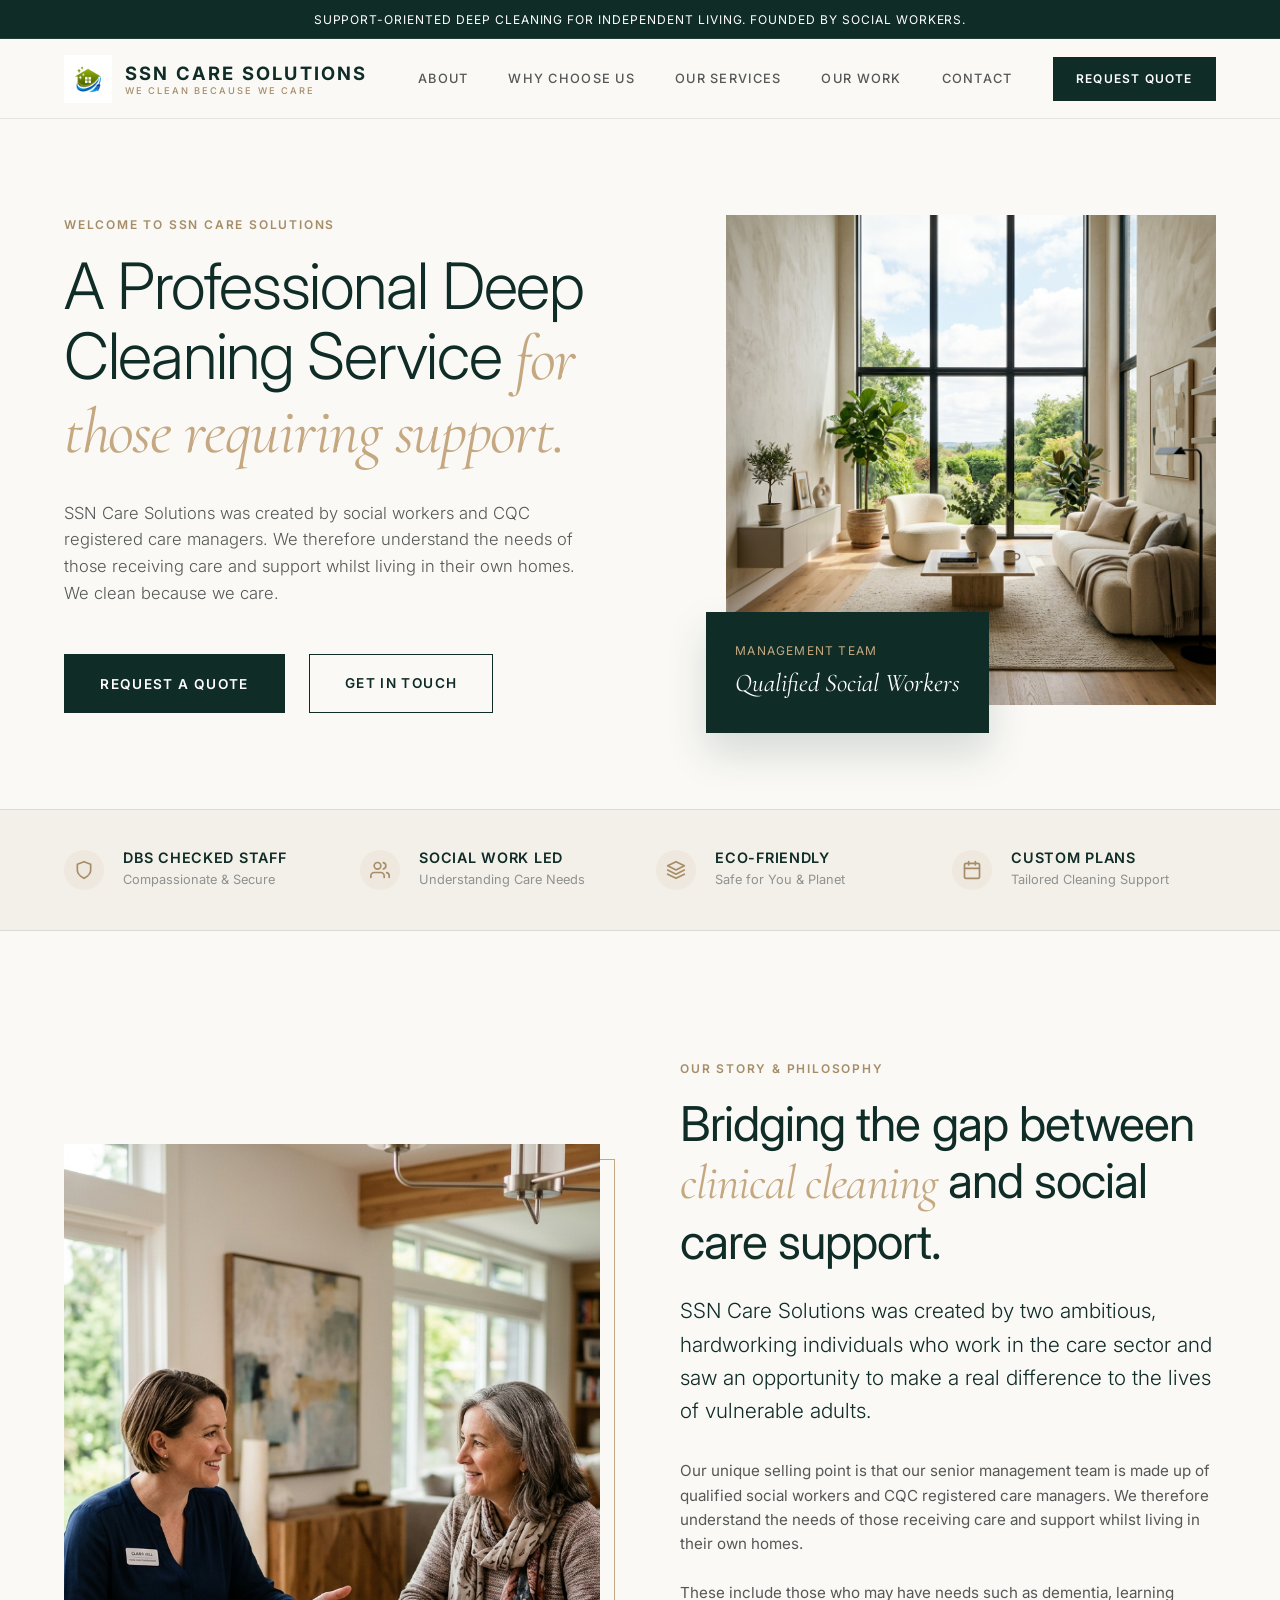
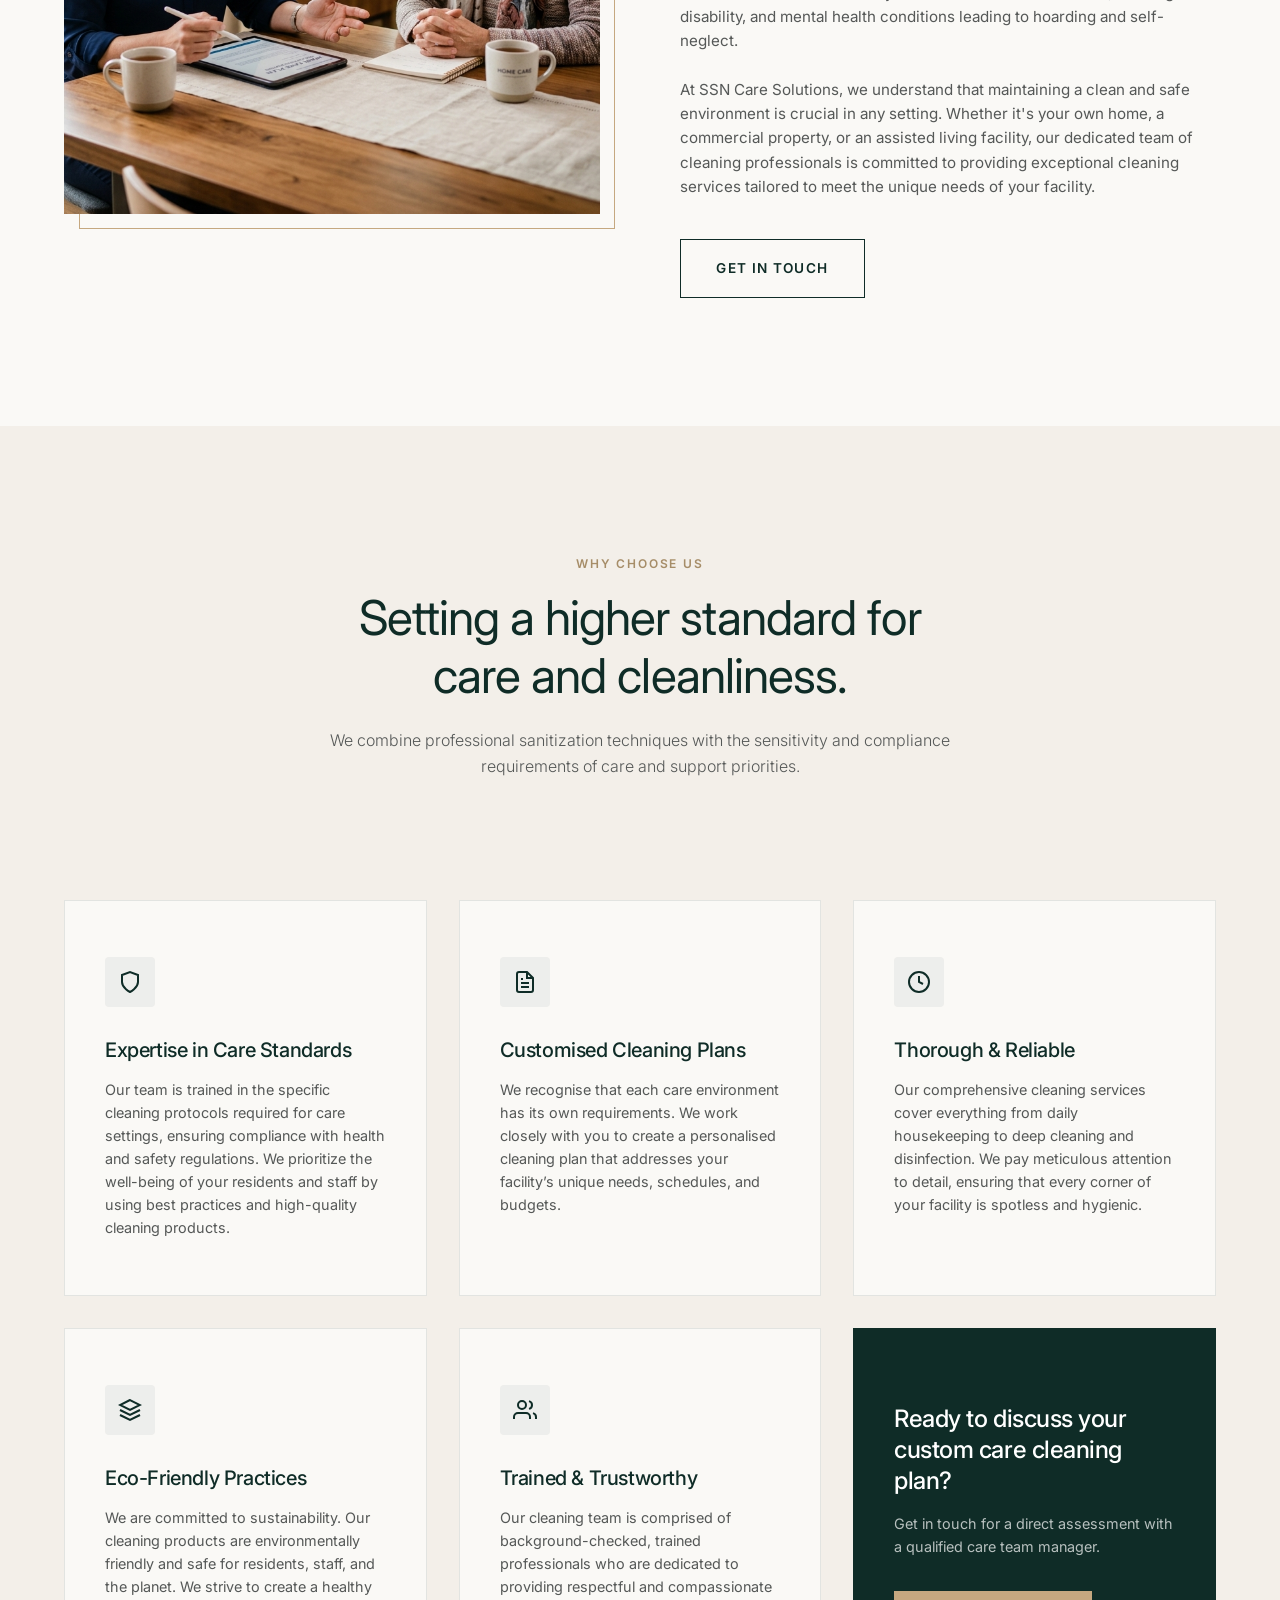
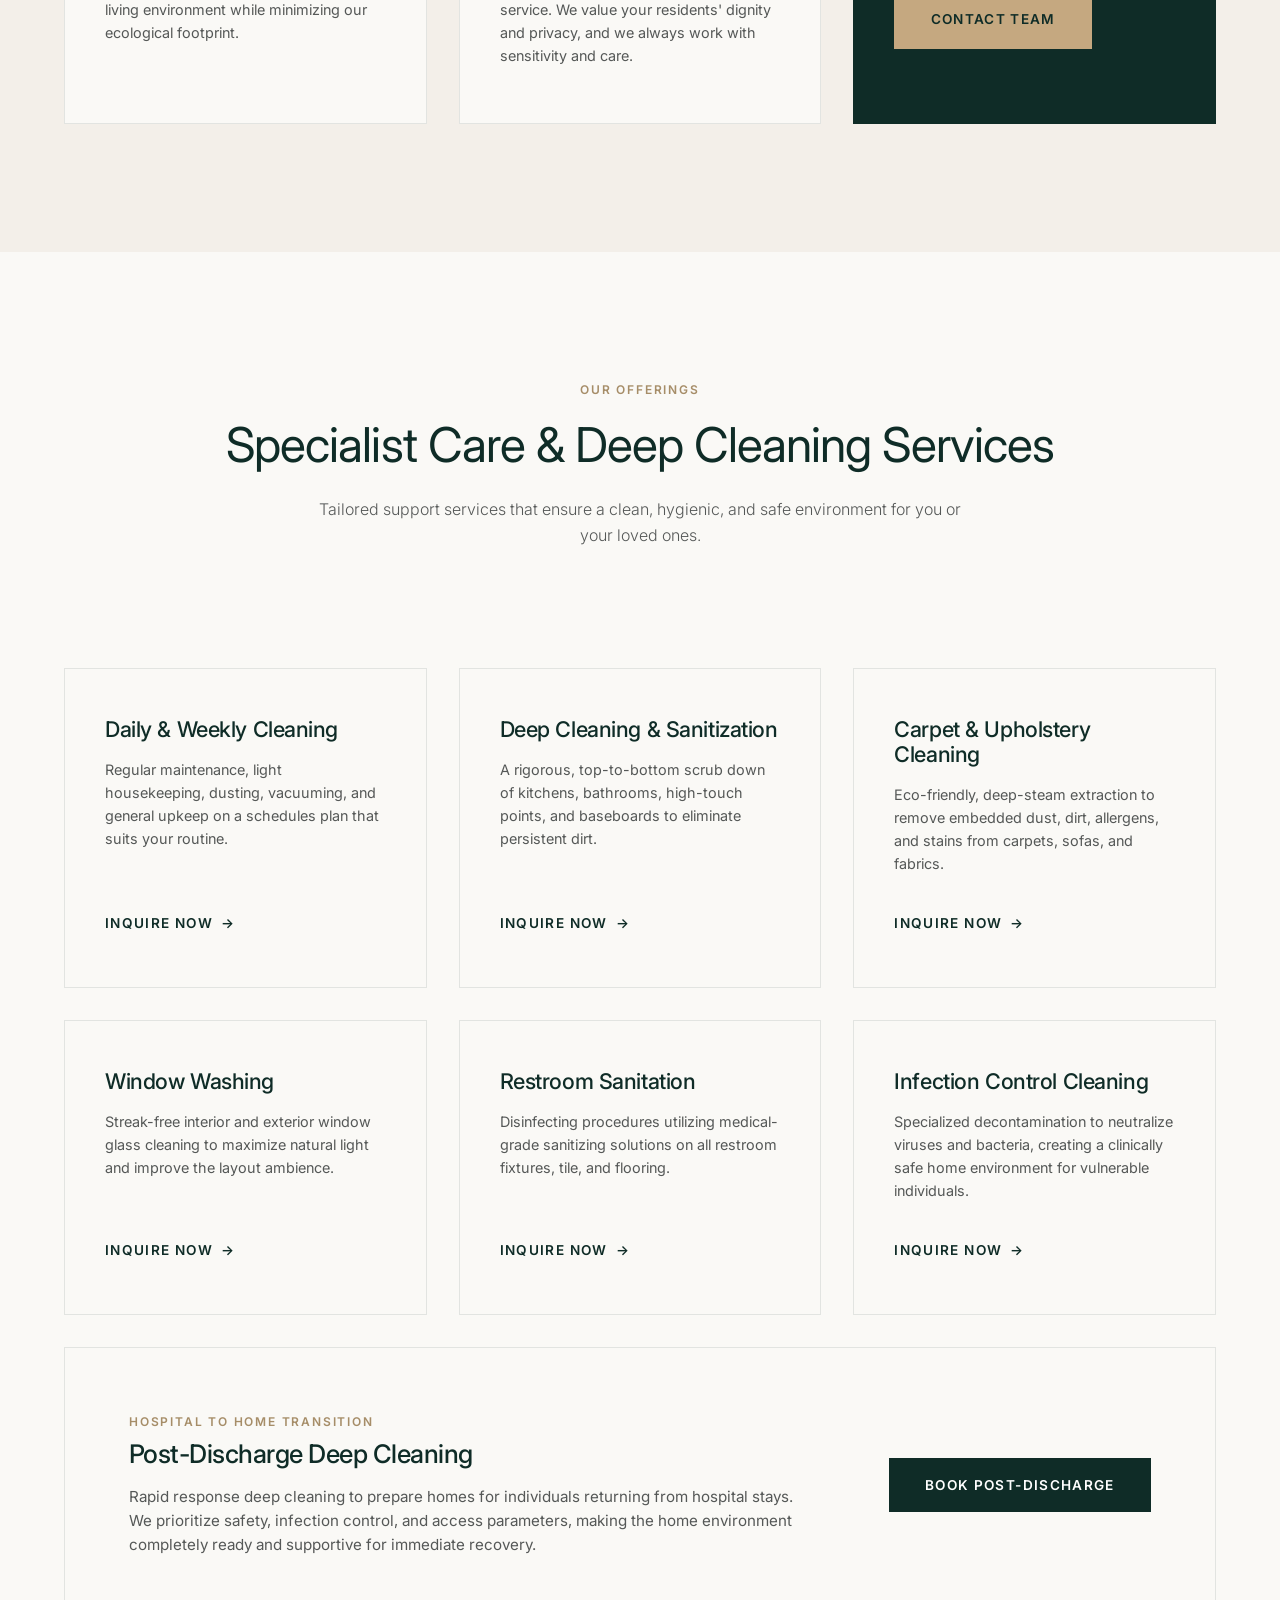
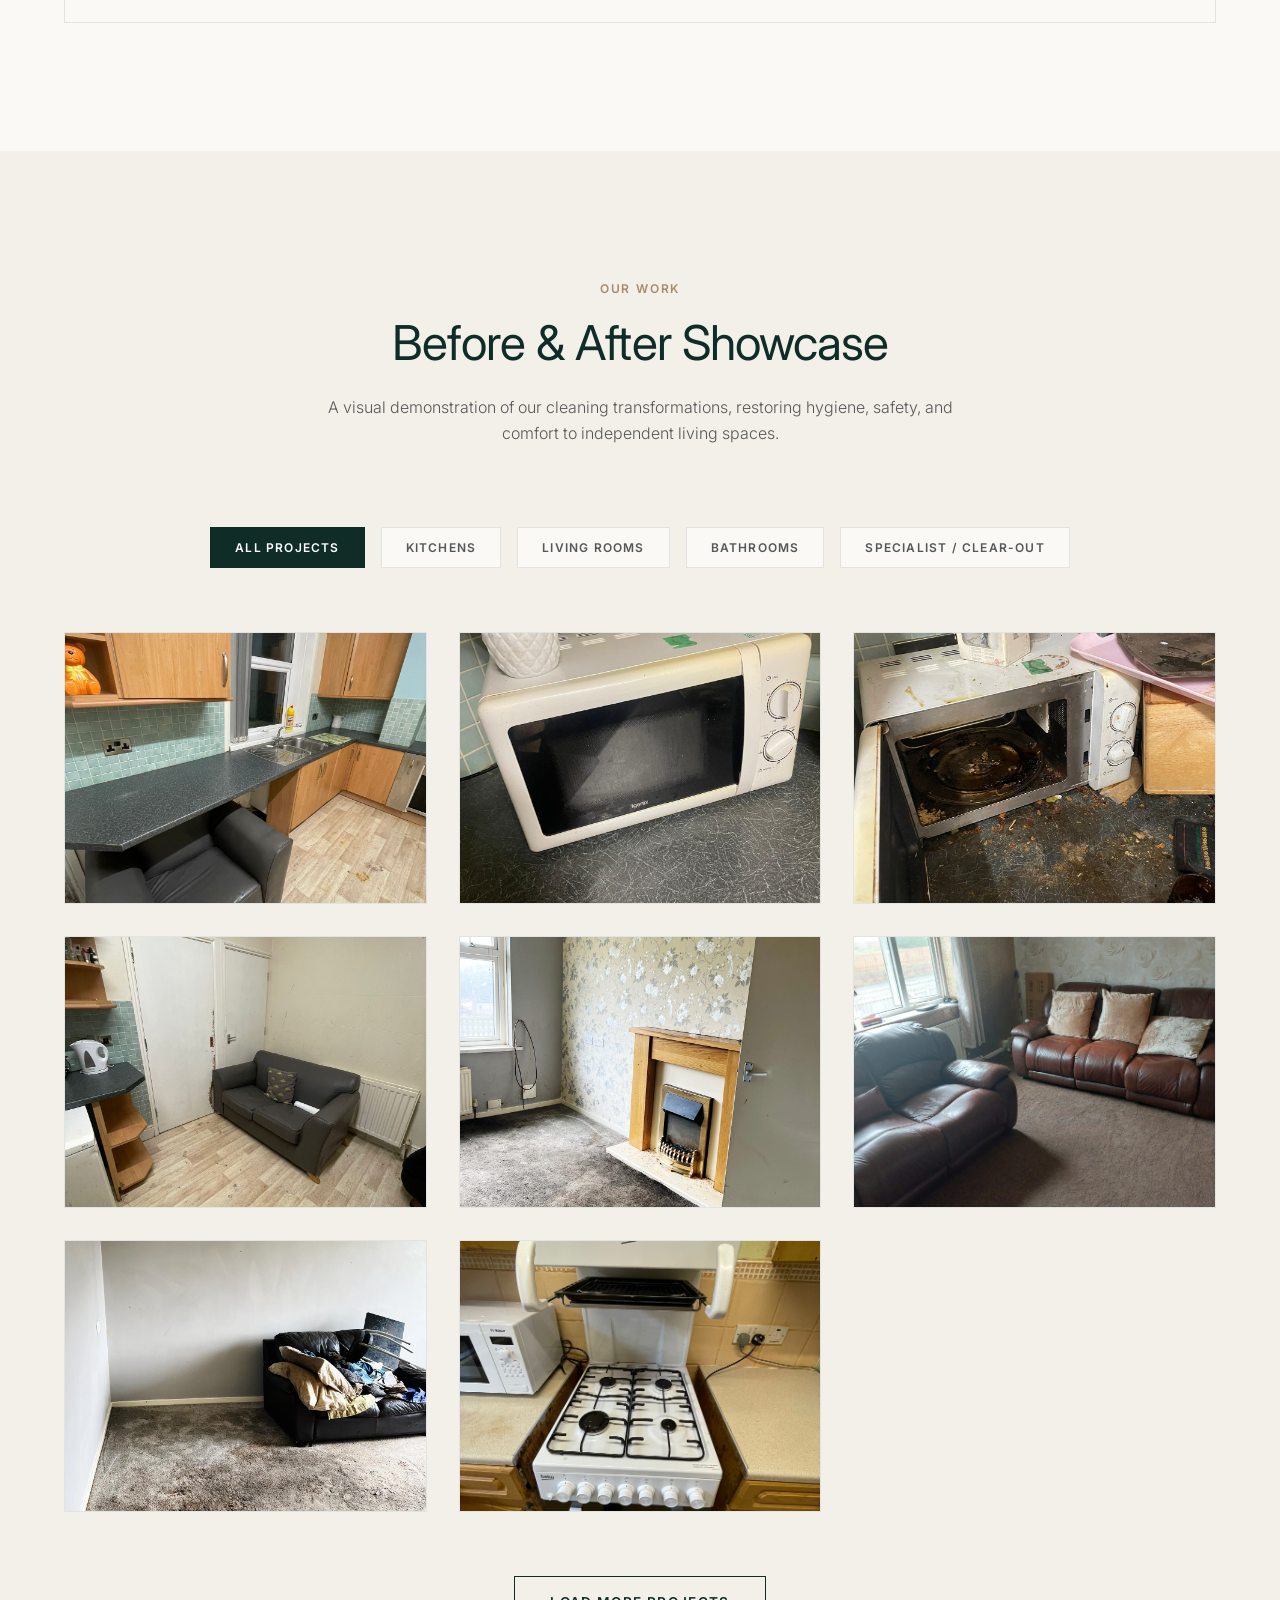
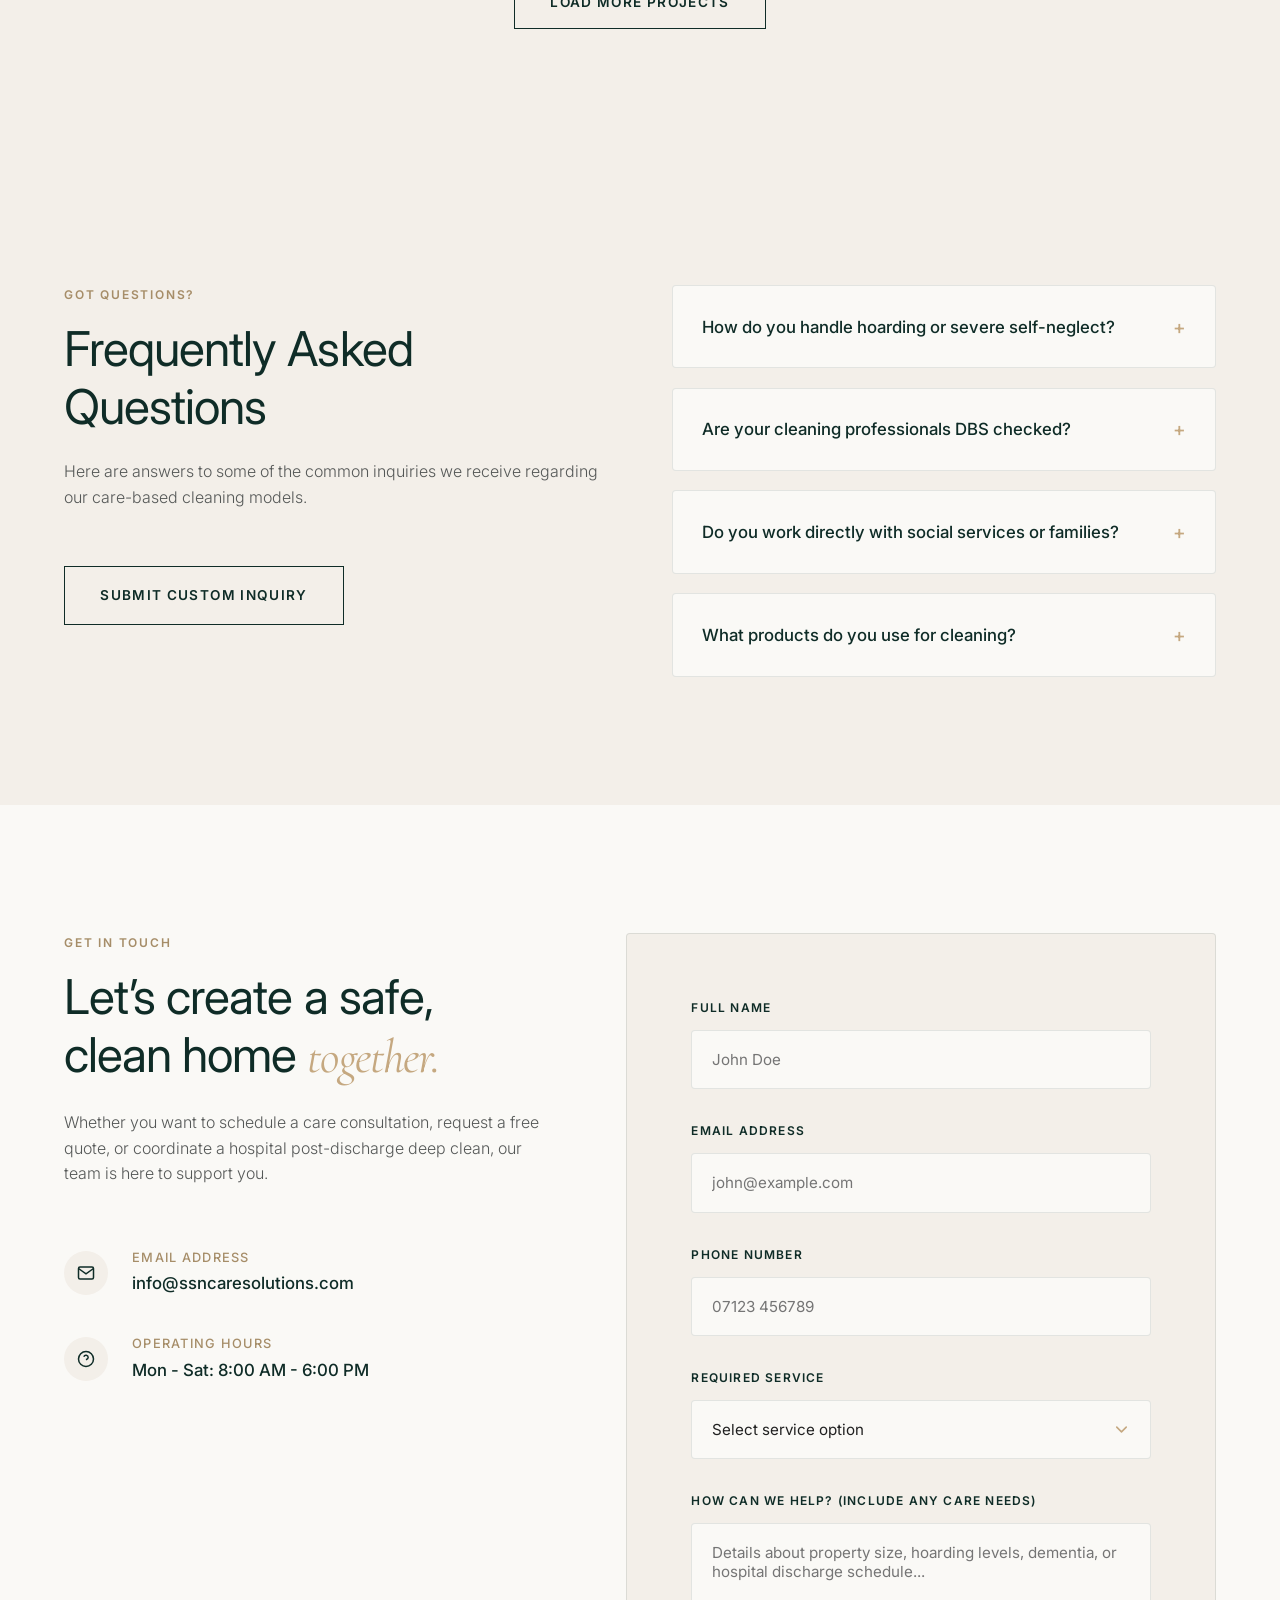
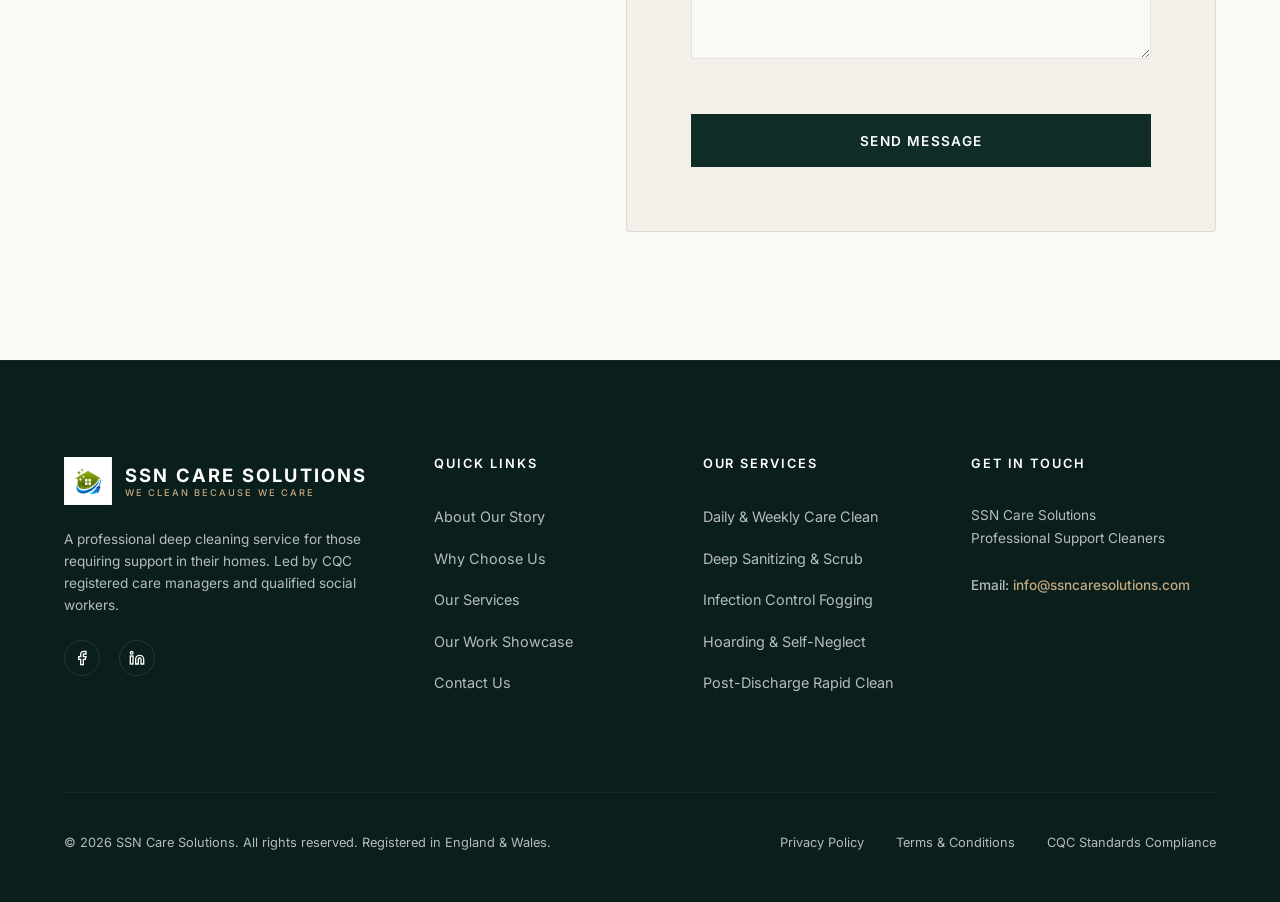
==== commit eefbae60: "revert: undo CMS changes and remove testimonials section" ====
--- a/index.html
+++ b/index.html
@@ -348,20 +348,7 @@
 
 
 
-  <!-- Testimonials Section -->
-  <section class="testimonials" id="testimonials-section">
-    <div class="container">
-      <div class="testimonials-wrapper fade-in-up" id="testimonials-carousel">
-        
-        <!-- Slides will be generated dynamically by JS -->
-
-        <div class="testimonial-nav">
-          <!-- Dots will be generated dynamically by JS -->
-        </div>
-
-      </div>
-    </div>
-  </section>
+
 
   <!-- FAQ Section -->
   <section class="faq-section">
@@ -606,7 +593,6 @@
       <div class="footer-bottom">
         <p>&copy; 2026 SSN Care Solutions. All rights reserved. Registered in England & Wales.</p>
         <div class="footer-bottom-links">
-          <a href="admin.html" target="_blank" style="font-weight: 600; color: var(--accent);">Admin Portal</a>
           <a href="#">Privacy Policy</a>
           <a href="#">Terms & Conditions</a>
           <a href="#">CQC Standards Compliance</a>
--- a/styles.css
+++ b/styles.css
@@ -846,72 +846,7 @@
   right: 2rem;
 }
 
-/* --- Testimonials --- */
-.testimonials {
-  padding: 8rem 0;
-  background-color: var(--bg-primary);
-  border-bottom: 1px solid var(--border);
-}
-
-.testimonials-wrapper {
-  max-width: 800px;
-  margin: 0 auto;
-  position: relative;
-  text-align: center;
-}
-
-.testimonial-slide {
-  display: none;
-  animation: fadeIn 0.8s var(--ease-custom);
-}
-
-.testimonial-slide.active {
-  display: block;
-}
-
-.testimonial-stars {
-  color: var(--accent);
-  margin-bottom: 2rem;
-  letter-spacing: 0.2em;
-}
-
-.testimonial-quote {
-  font-family: var(--font-serif);
-  font-size: clamp(1.4rem, 2.5vw, 1.8rem);
-  font-style: italic;
-  line-height: 1.5;
-  color: var(--primary);
-  margin-bottom: 2.5rem;
-}
-
-.testimonial-author {
-  font-size: 0.85rem;
-  text-transform: uppercase;
-  letter-spacing: 0.15em;
-  font-weight: 600;
-  color: var(--text-main);
-}
-
-.testimonial-nav {
-  display: flex;
-  justify-content: center;
-  gap: 1rem;
-  margin-top: 3rem;
-}
-
-.testimonial-dot {
-  width: 8px;
-  height: 8px;
-  border-radius: 50%;
-  background-color: var(--border-gold);
-  cursor: pointer;
-  transition: var(--transition-fast);
-}
-
-.testimonial-dot.active {
-  background-color: var(--accent-dark);
-  transform: scale(1.3);
-}
+
 
 /* --- FAQ & Accordion --- */
 .faq-section {
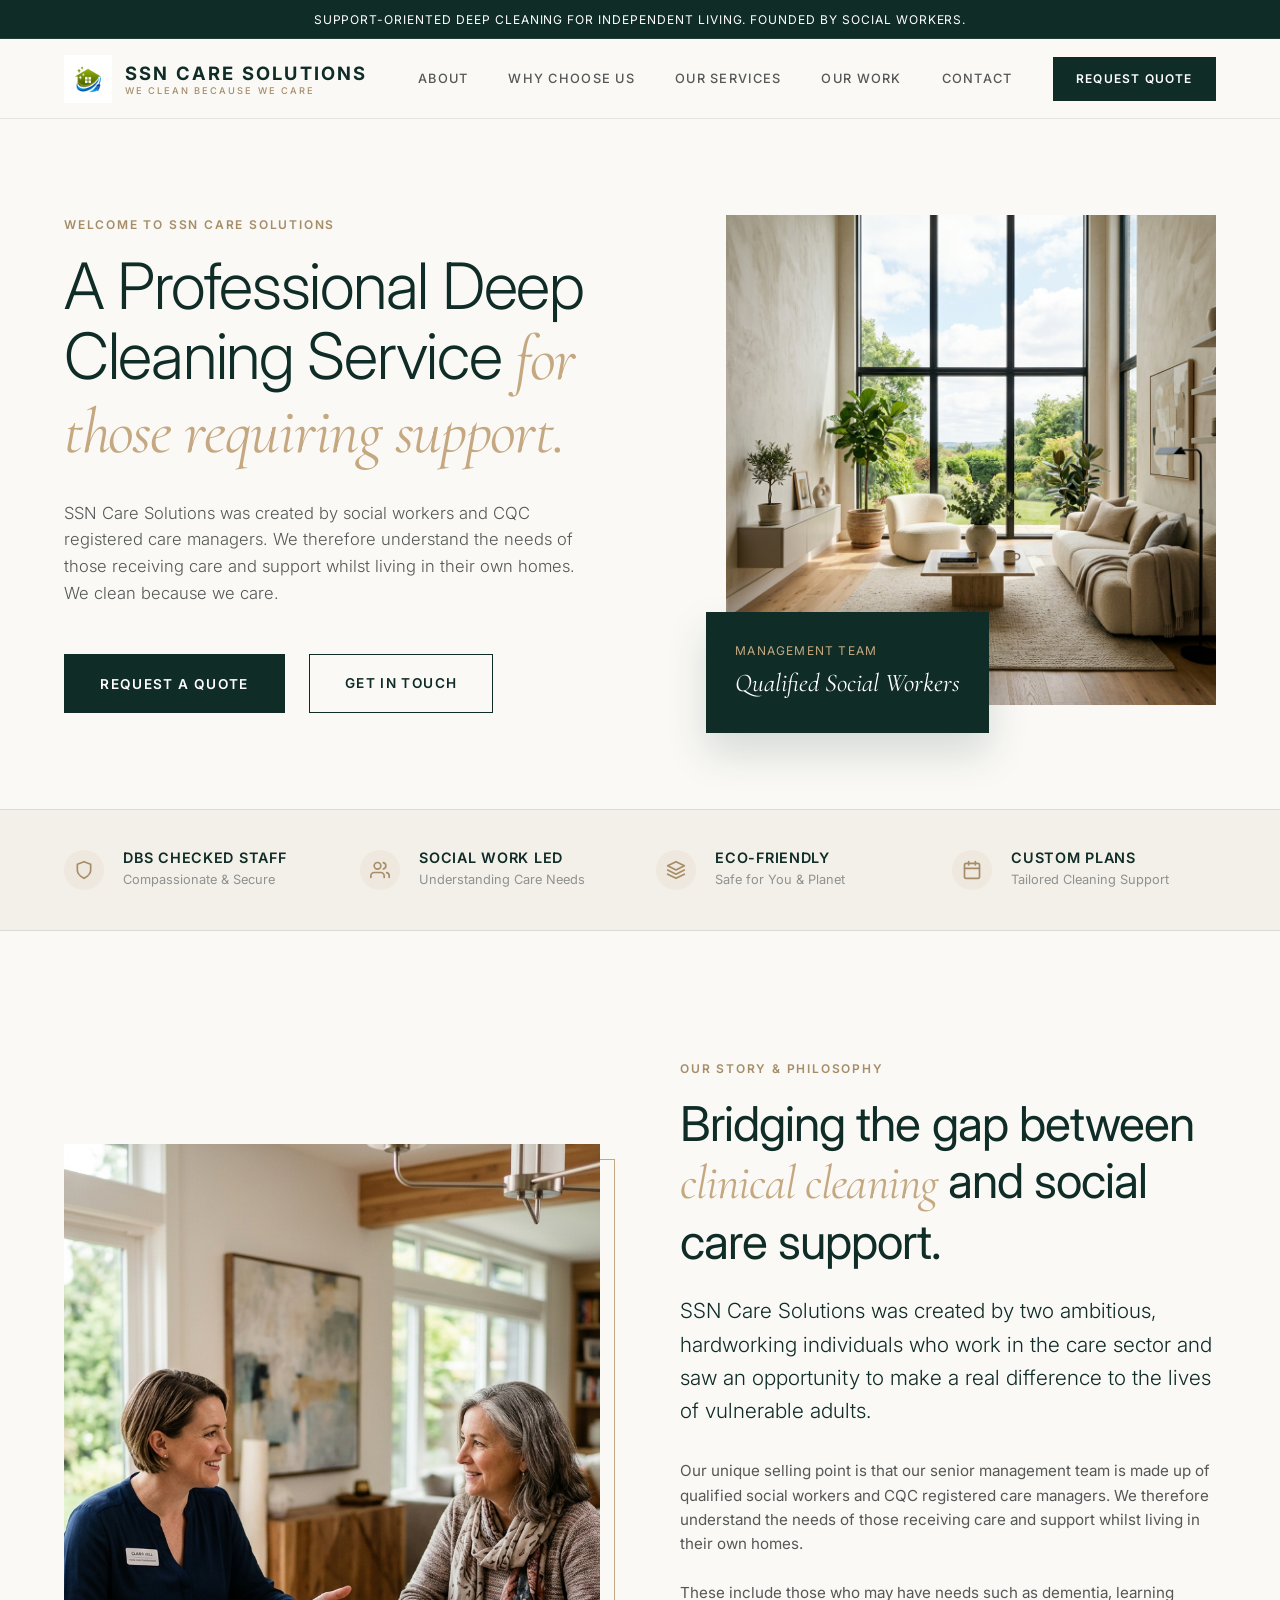
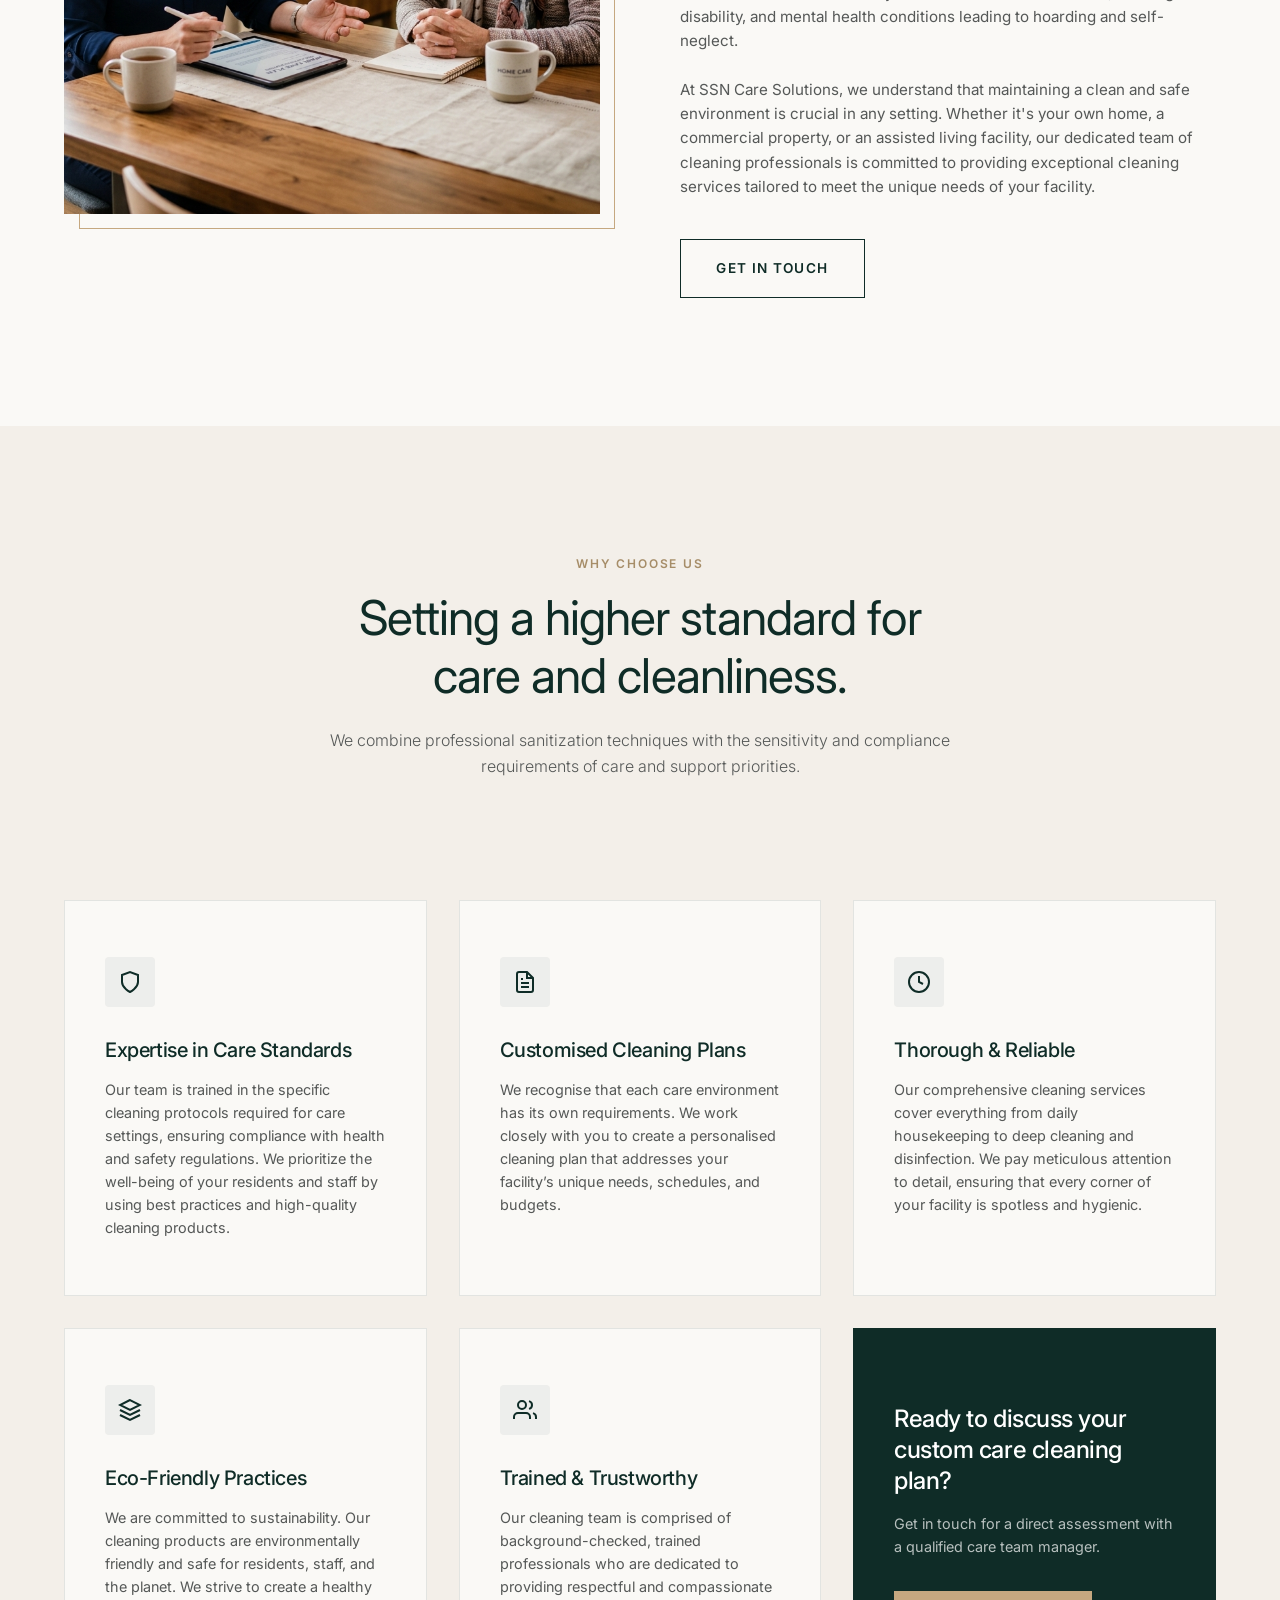
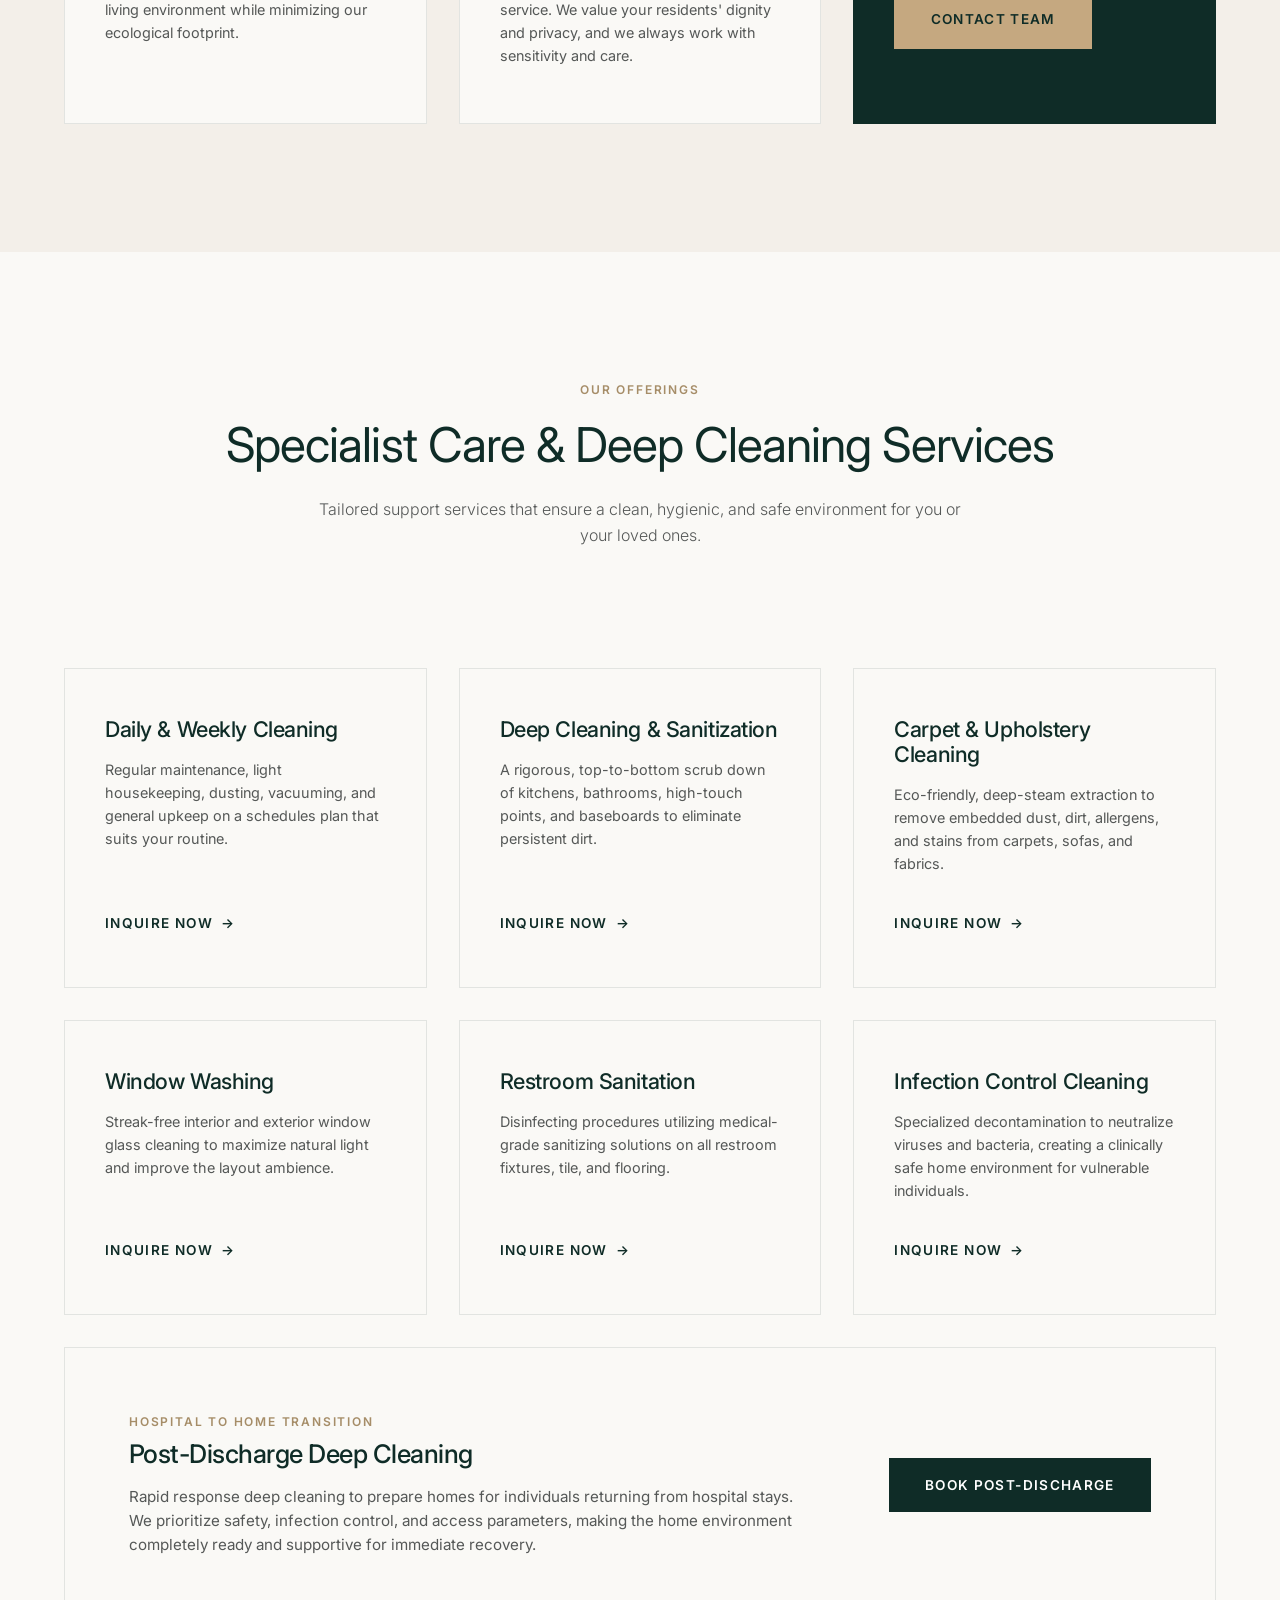
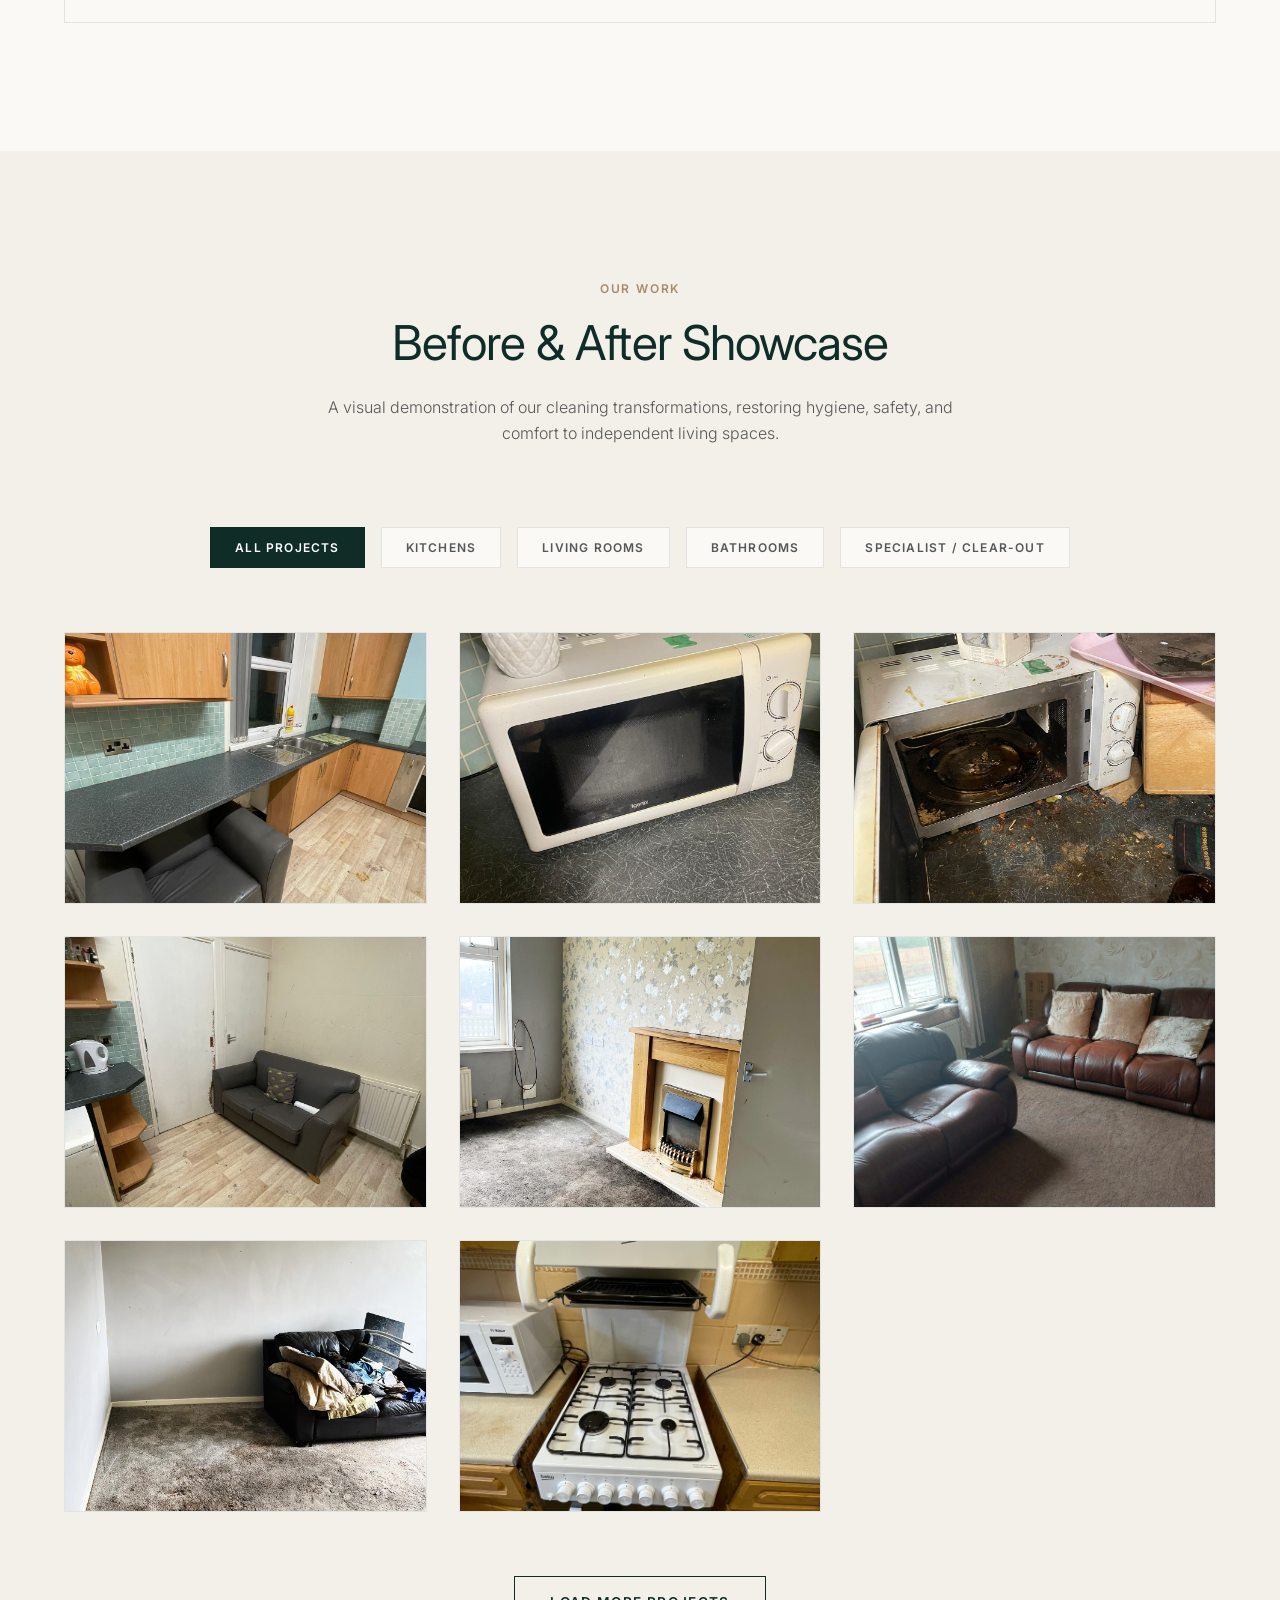
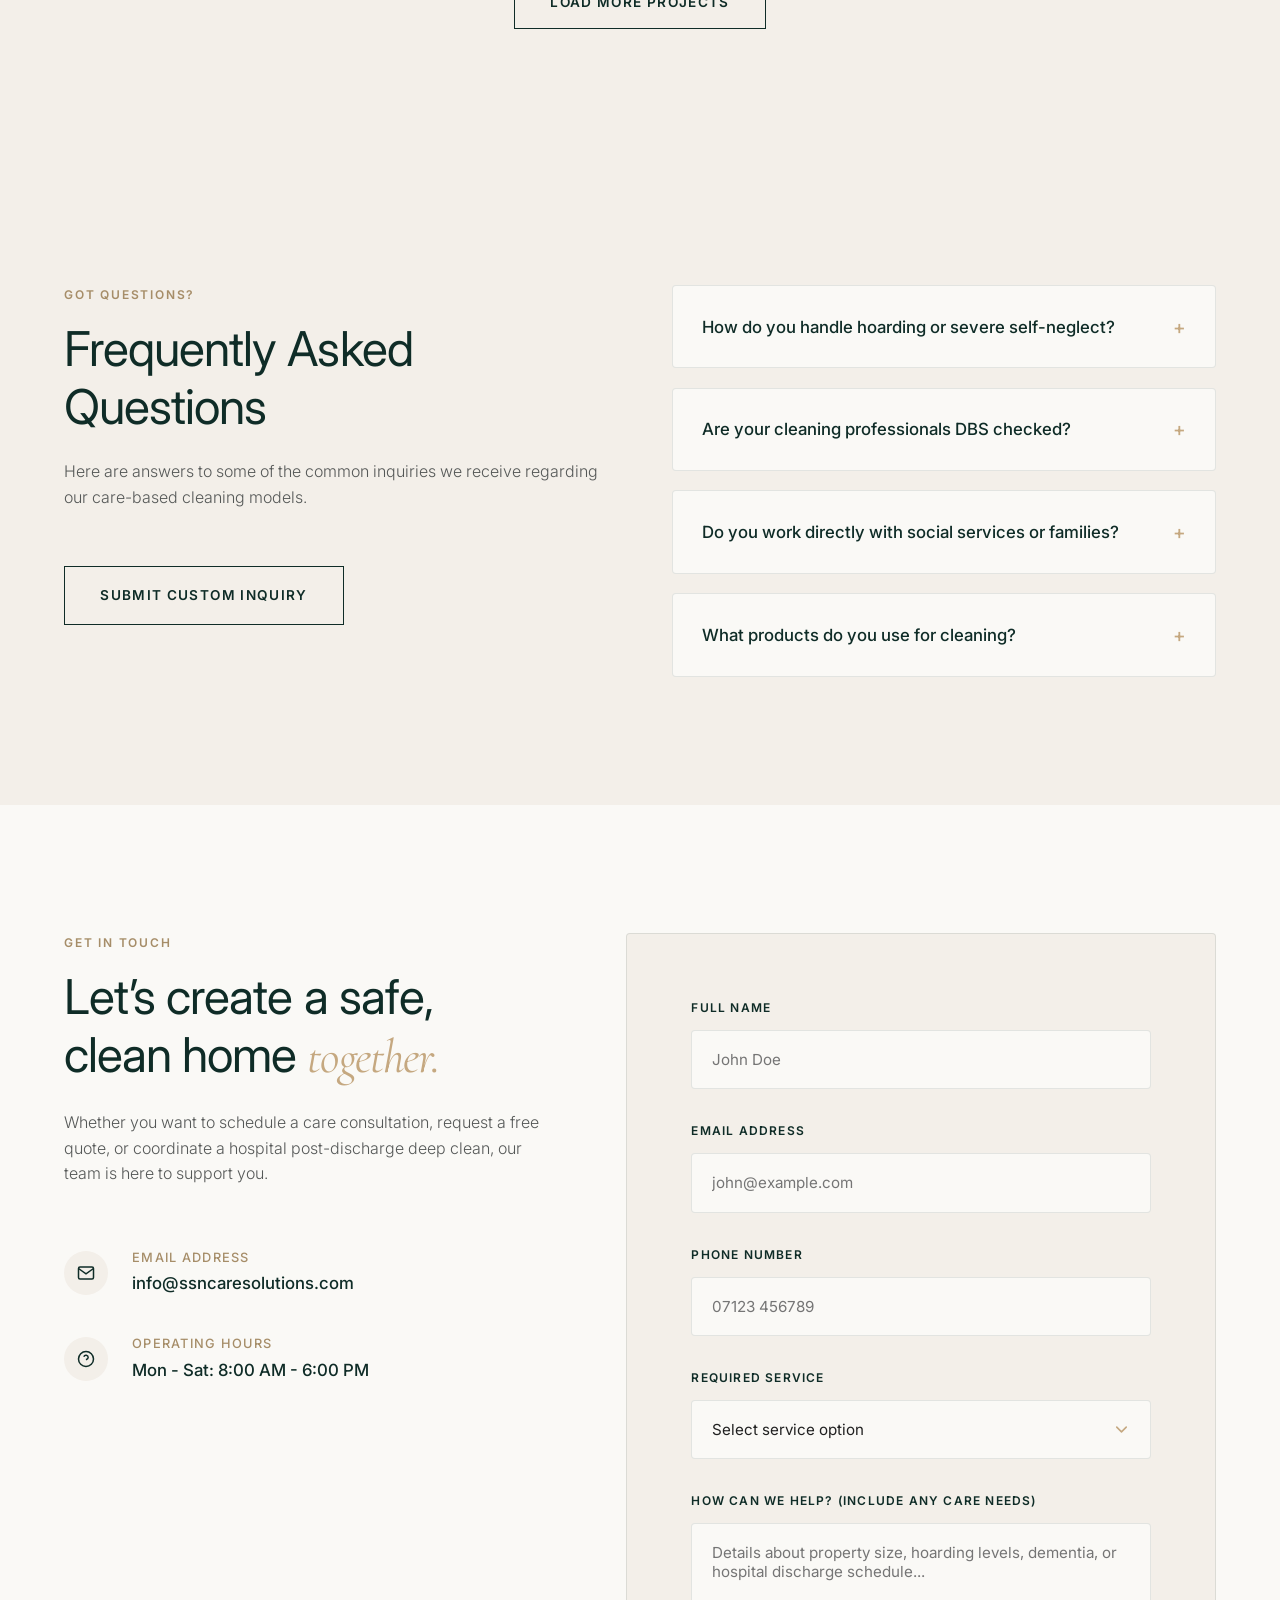
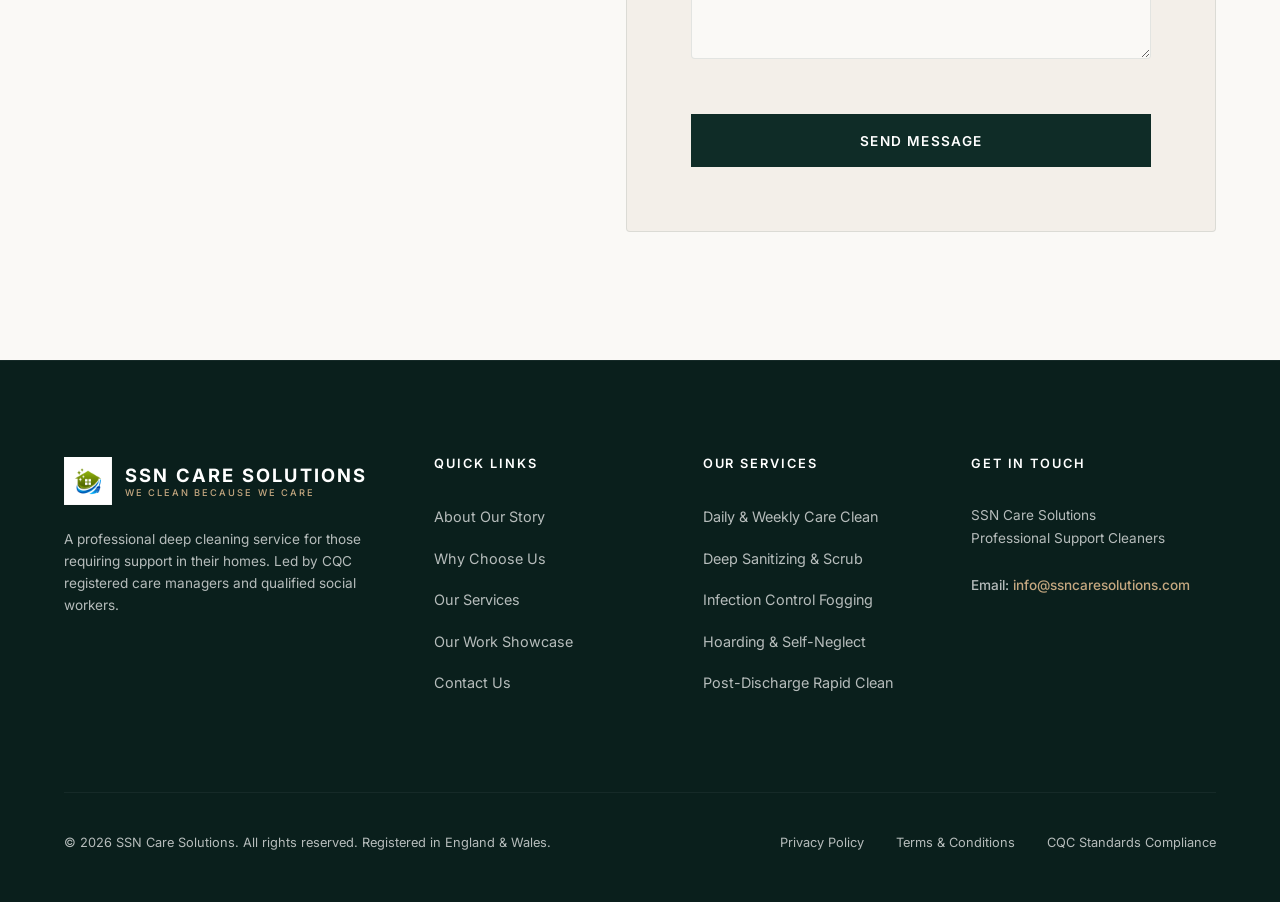
==== commit 6d809c31: "feat: remove social links from footer and create privacy, terms, and compliance pages" ====
--- a/index.html
+++ b/index.html
@@ -549,10 +549,6 @@
           <p style="margin-top: 1.5rem; font-size: 0.85rem; line-height: 1.6;">
             A professional deep cleaning service for those requiring support in their homes. Led by CQC registered care managers and qualified social workers.
           </p>
-          <div class="social-links">
-            <a href="#" class="social-link" aria-label="Facebook"><svg width="16" height="16" viewBox="0 0 24 24" fill="none" stroke="currentColor" stroke-width="2"><path d="M18 2h-3a5 5 0 0 0-5 5v3H7v4h3v8h4v-8h3l1-4h-4V7a1 1 0 0 1 1-1h3z"/></svg></a>
-            <a href="#" class="social-link" aria-label="LinkedIn"><svg width="16" height="16" viewBox="0 0 24 24" fill="none" stroke="currentColor" stroke-width="2"><path d="M16 8a6 6 0 0 1 6 6v7h-4v-7a2 2 0 0 0-2-2 2 2 0 0 0-2 2v7h-4v-7a6 6 0 0 1 6-6z"/><rect x="2" y="9" width="4" height="12"/><circle cx="4" cy="4" r="2"/></svg></a>
-          </div>
         </div>
 
         <div class="footer-col">
@@ -593,9 +589,9 @@
       <div class="footer-bottom">
         <p>&copy; 2026 SSN Care Solutions. All rights reserved. Registered in England & Wales.</p>
         <div class="footer-bottom-links">
-          <a href="#">Privacy Policy</a>
-          <a href="#">Terms & Conditions</a>
-          <a href="#">CQC Standards Compliance</a>
+          <a href="privacy.html">Privacy Policy</a>
+          <a href="terms.html">Terms & Conditions</a>
+          <a href="compliance.html">CQC Standards Compliance</a>
         </div>
       </div>
     </div>
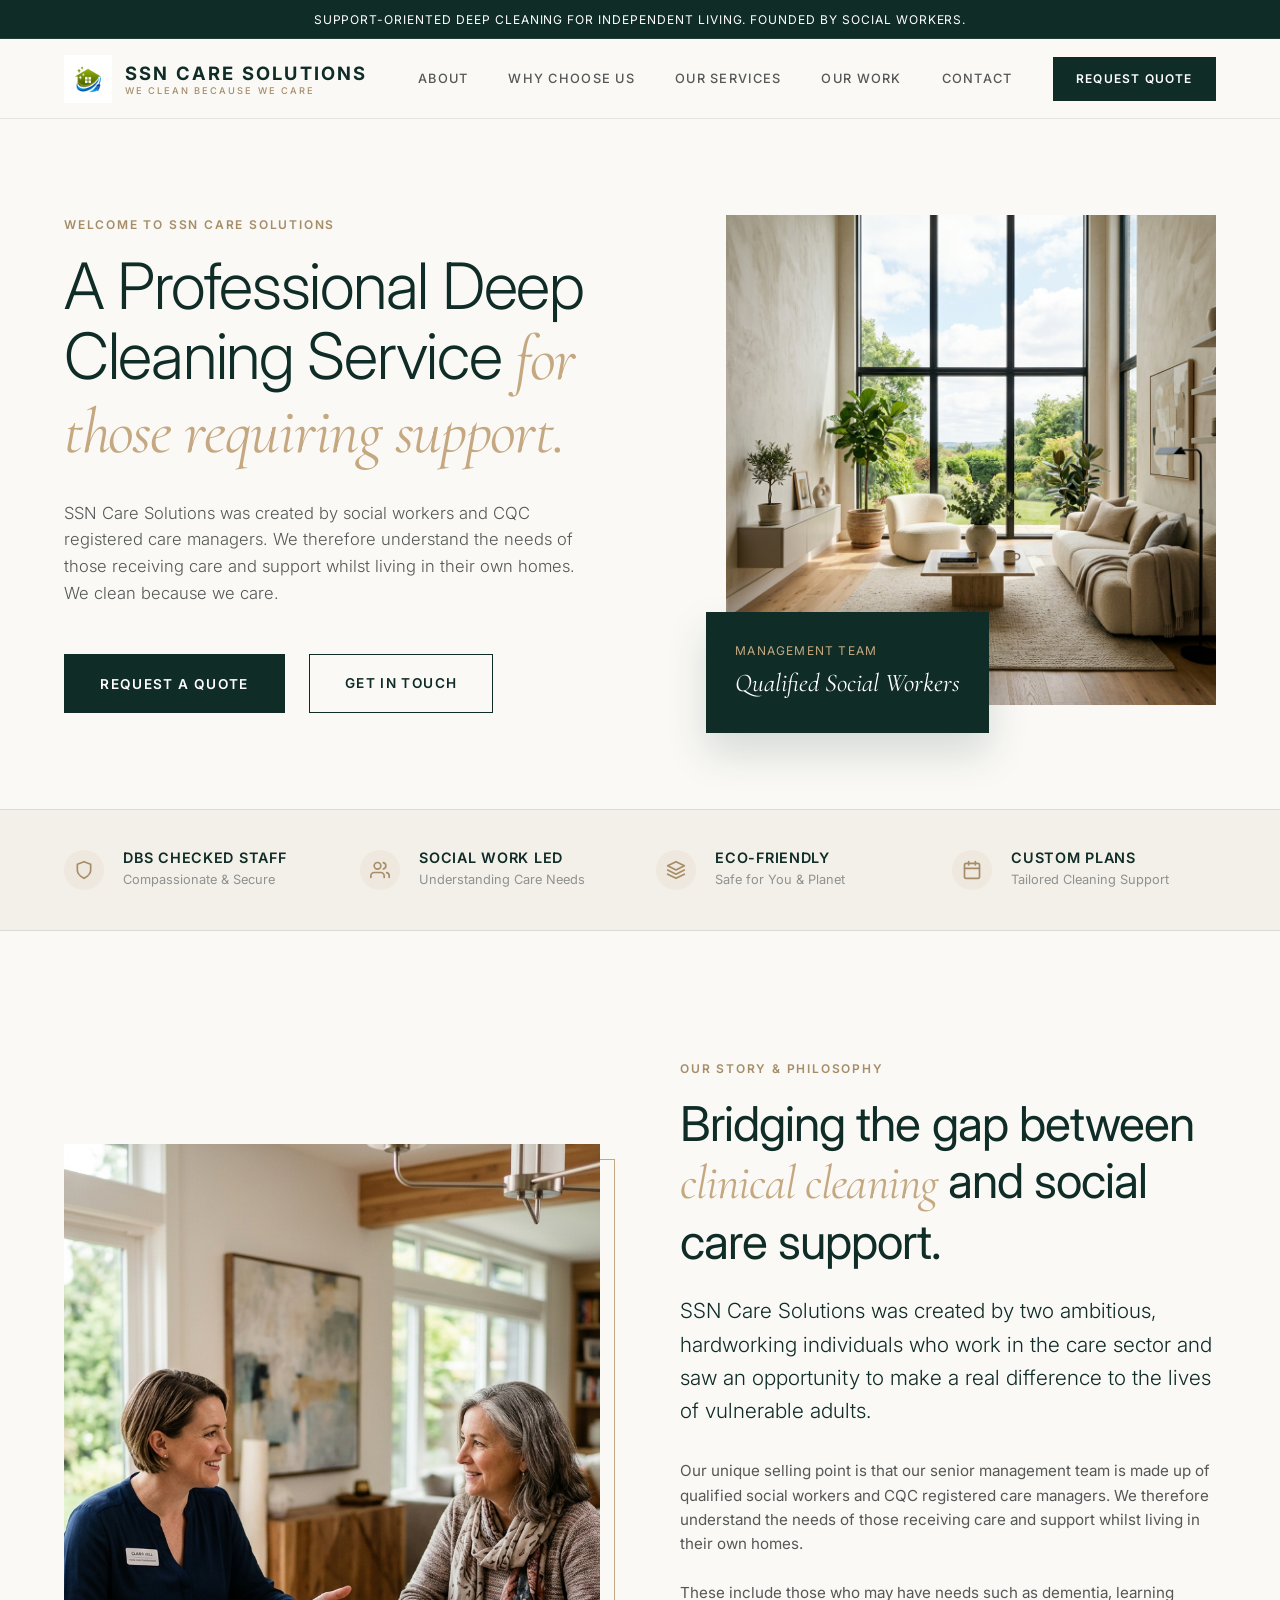
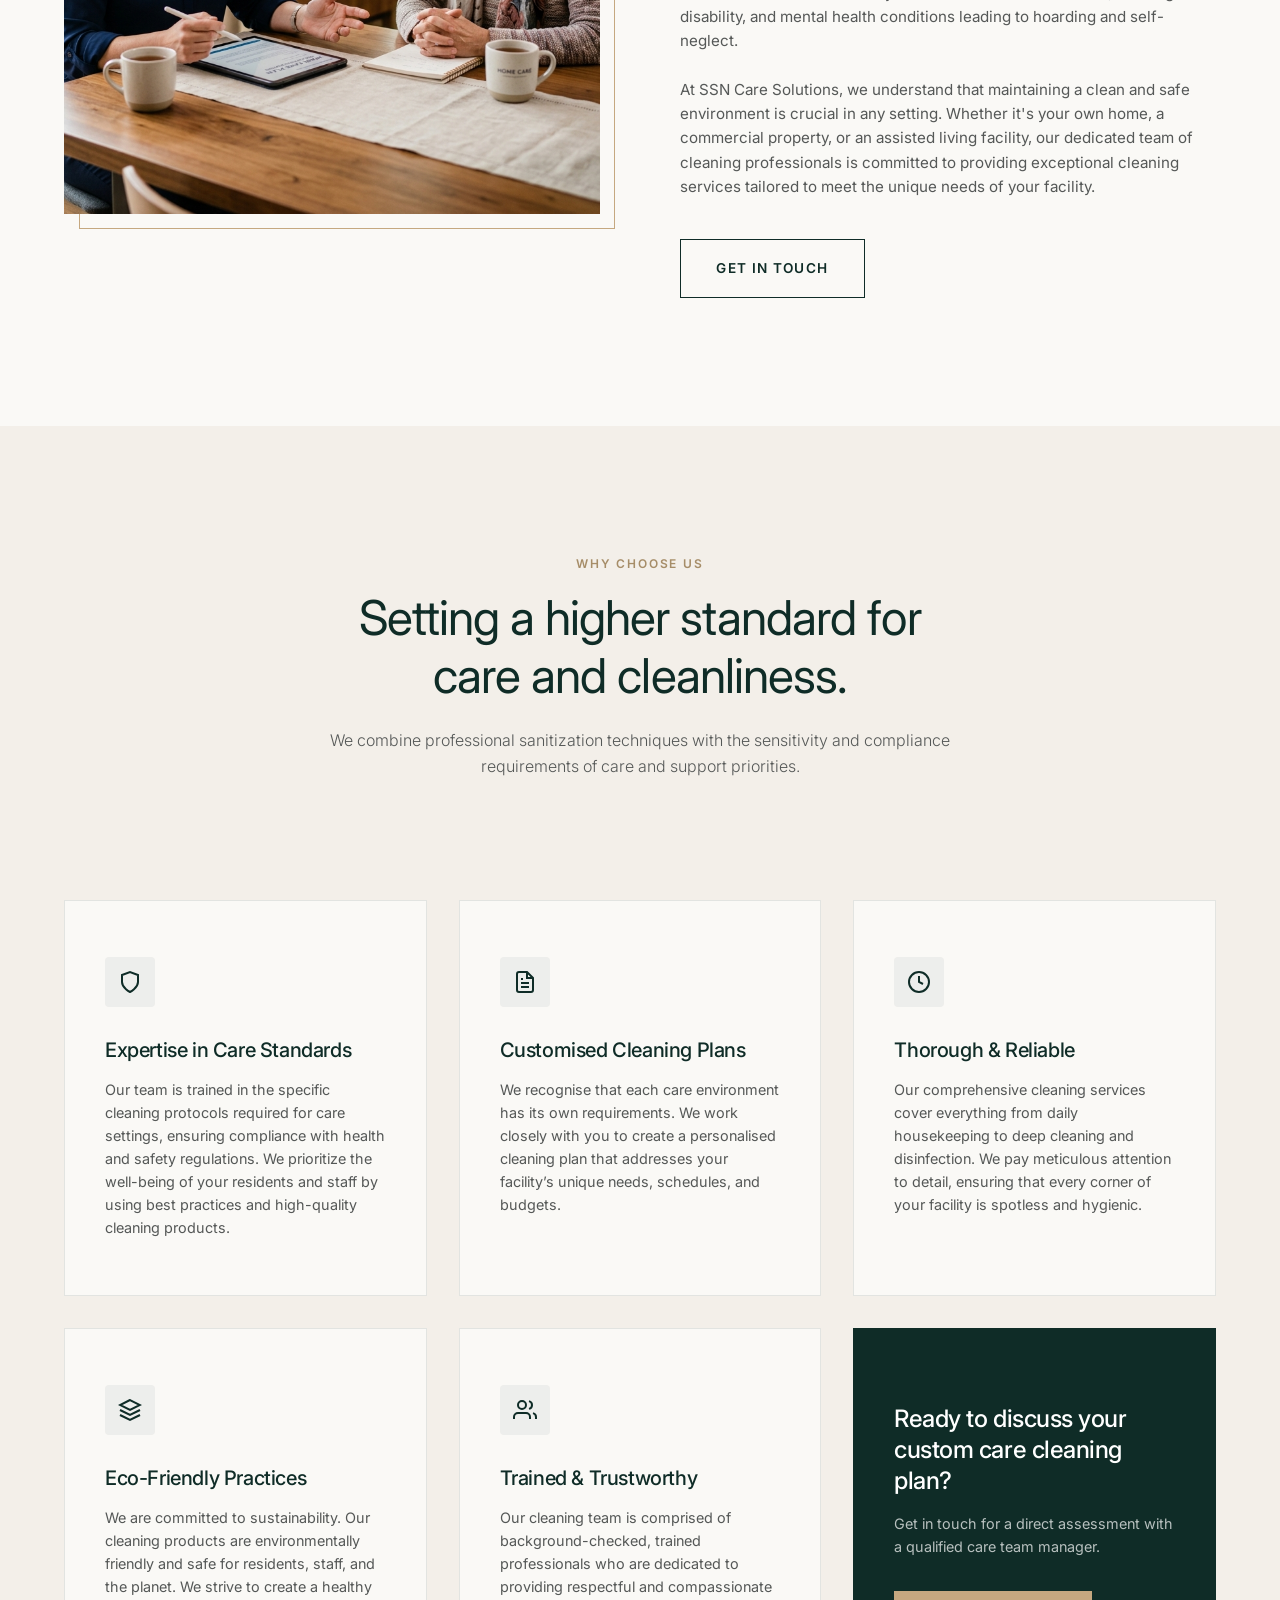
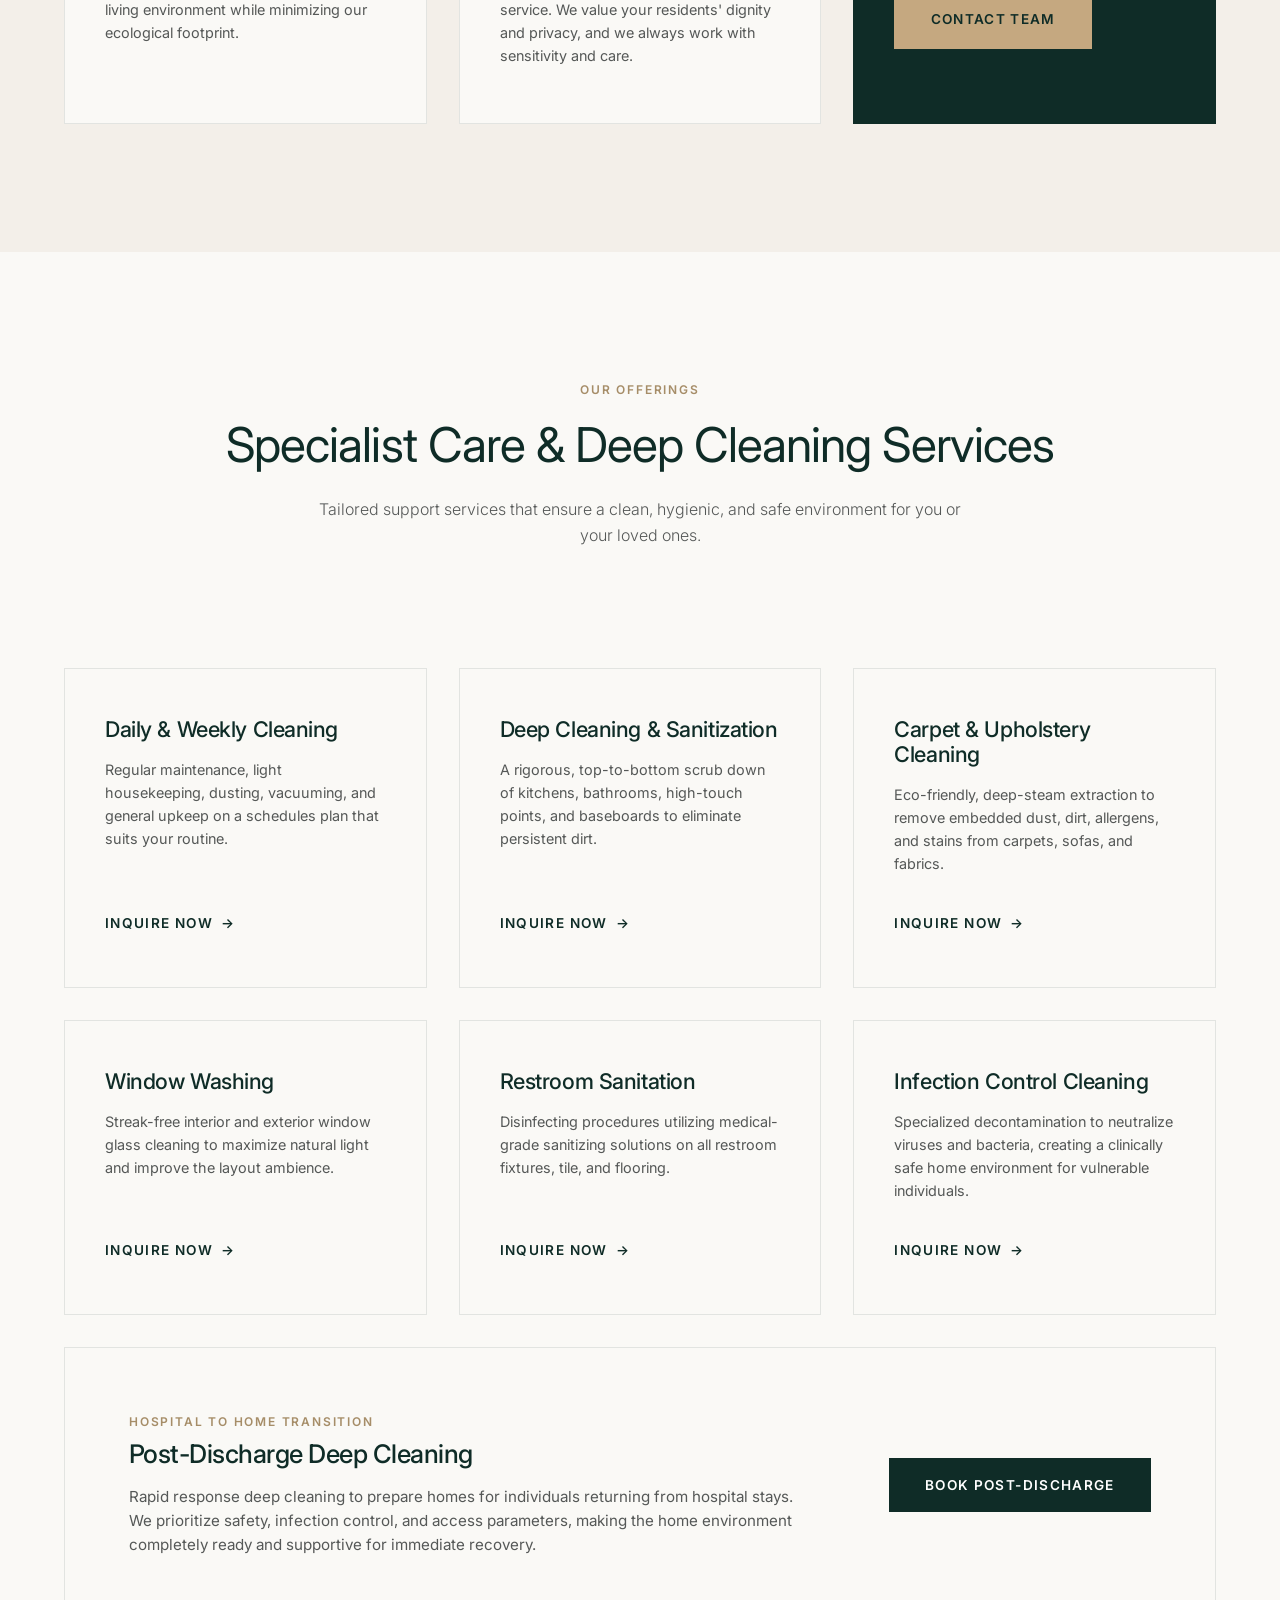
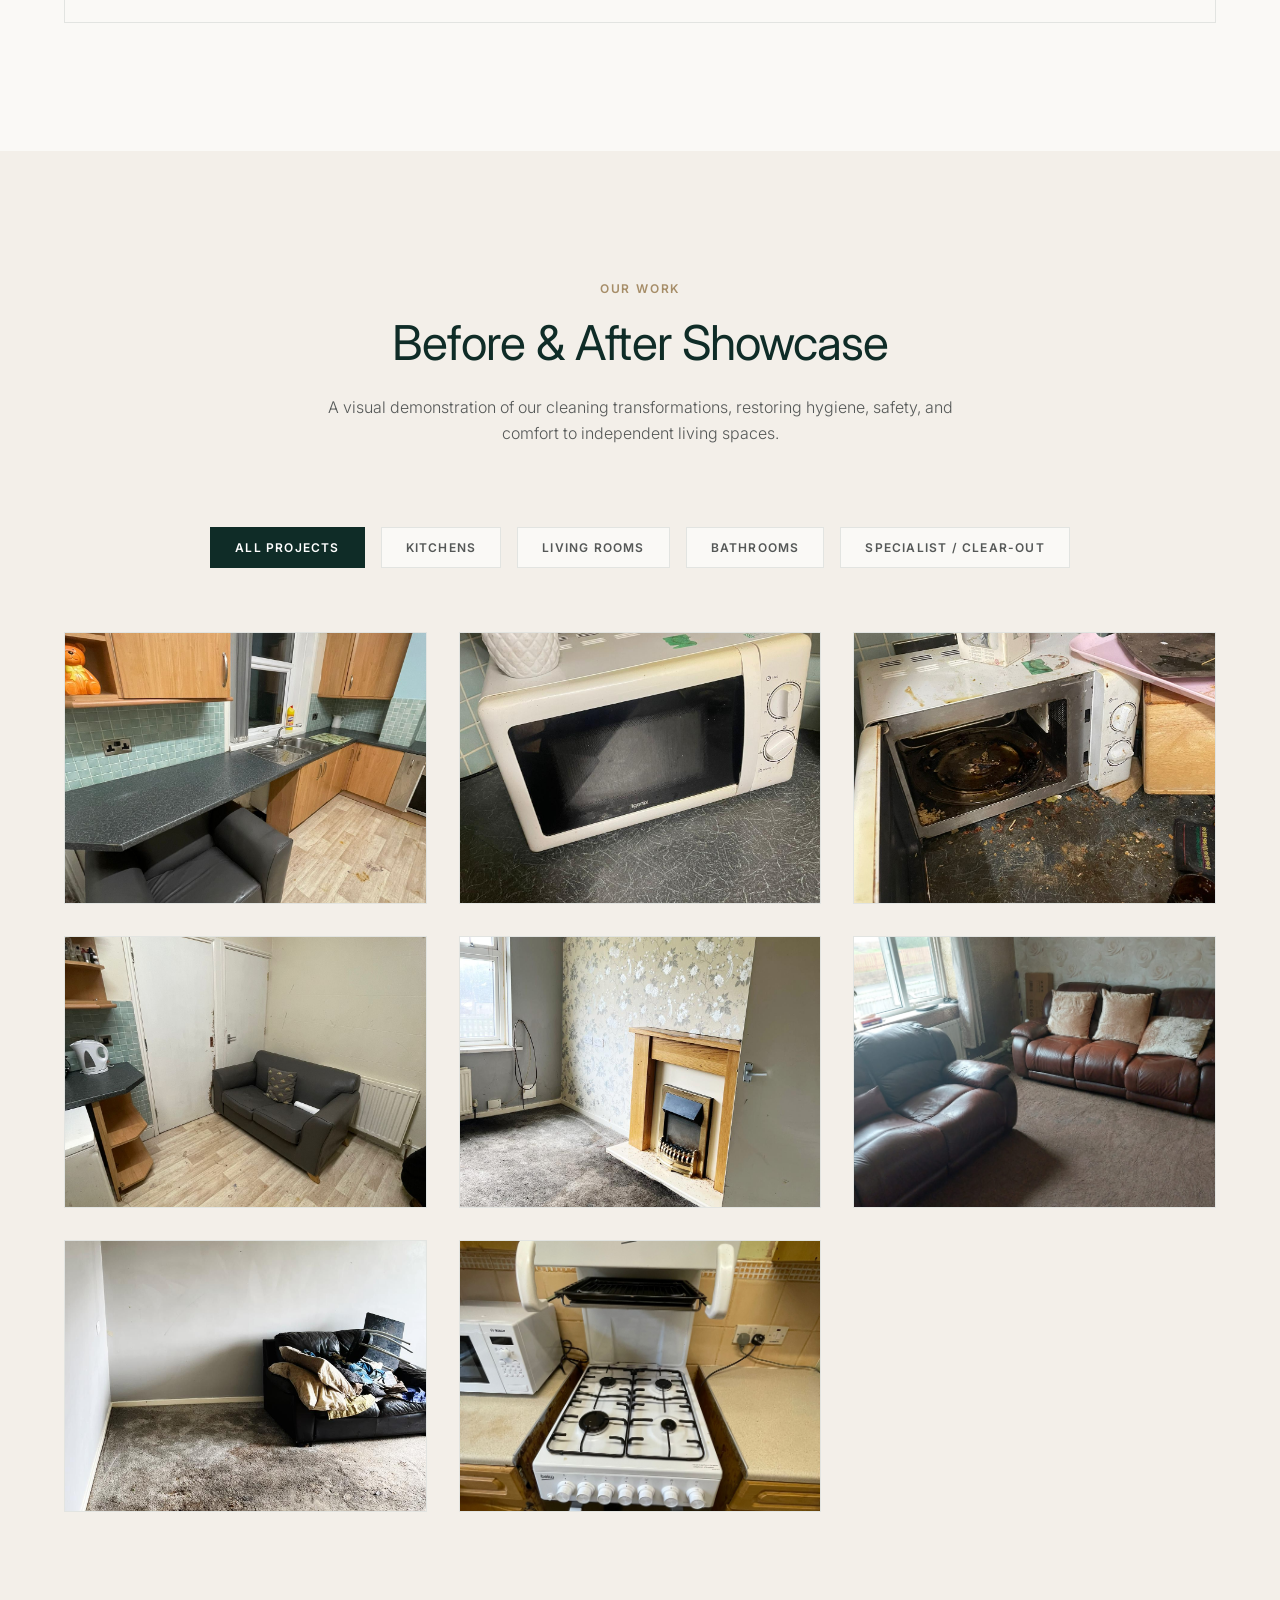
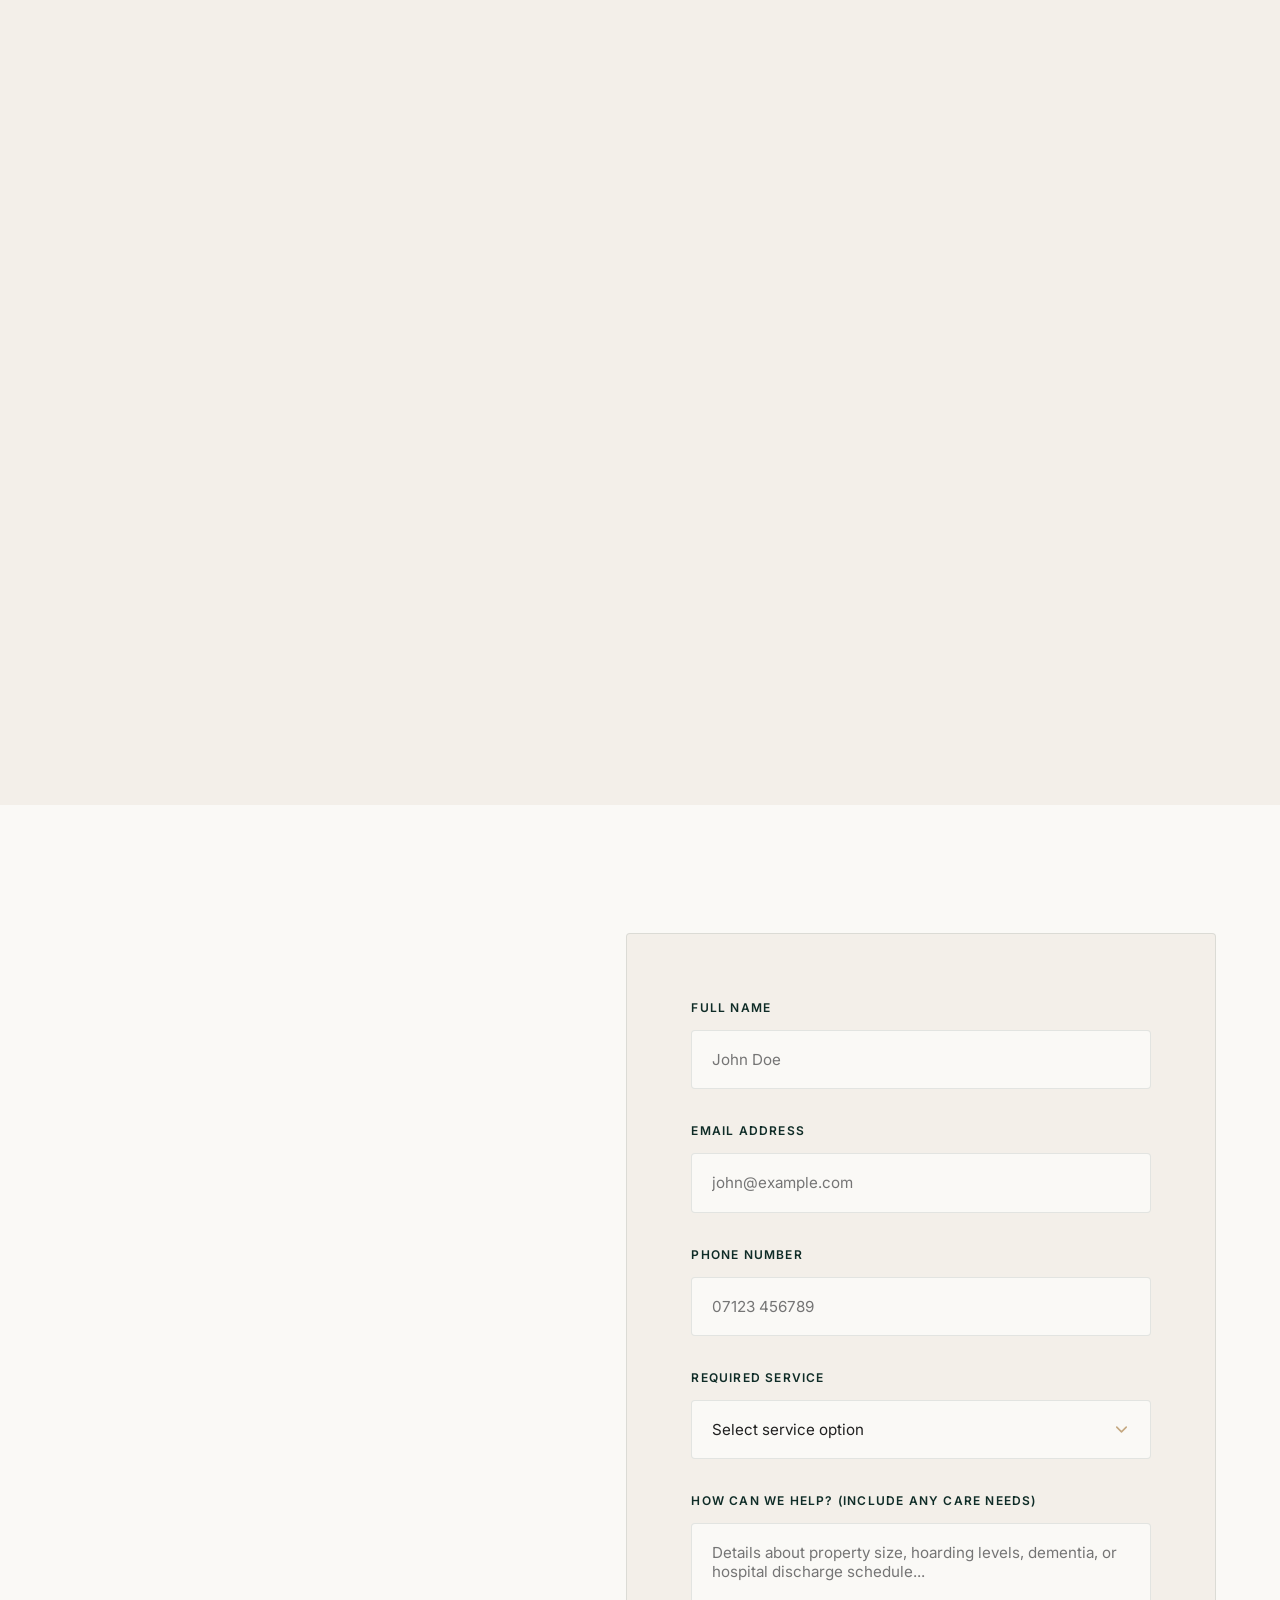
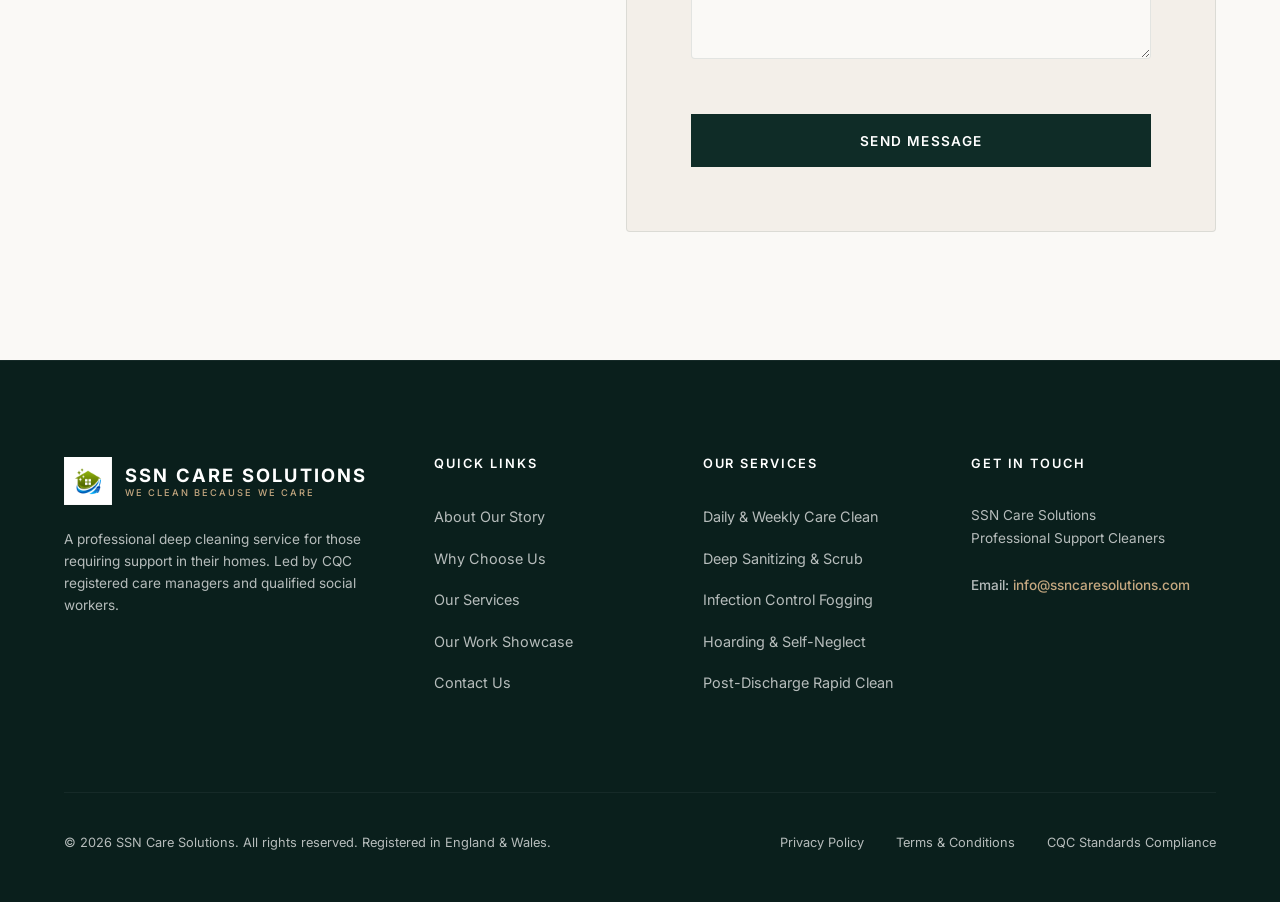
==== commit 0875e44d: "style: remove labels and titles from showcase images and lightbox" ====
--- a/index.html
+++ b/index.html
@@ -342,7 +342,6 @@
     <button class="lightbox-nav lightbox-next" aria-label="Next image">&#10095;</button>
     <div class="lightbox-content">
       <img id="lightbox-img" src="" alt="Enlarged view">
-      <div id="lightbox-caption">Caption text</div>
     </div>
   </div>
 
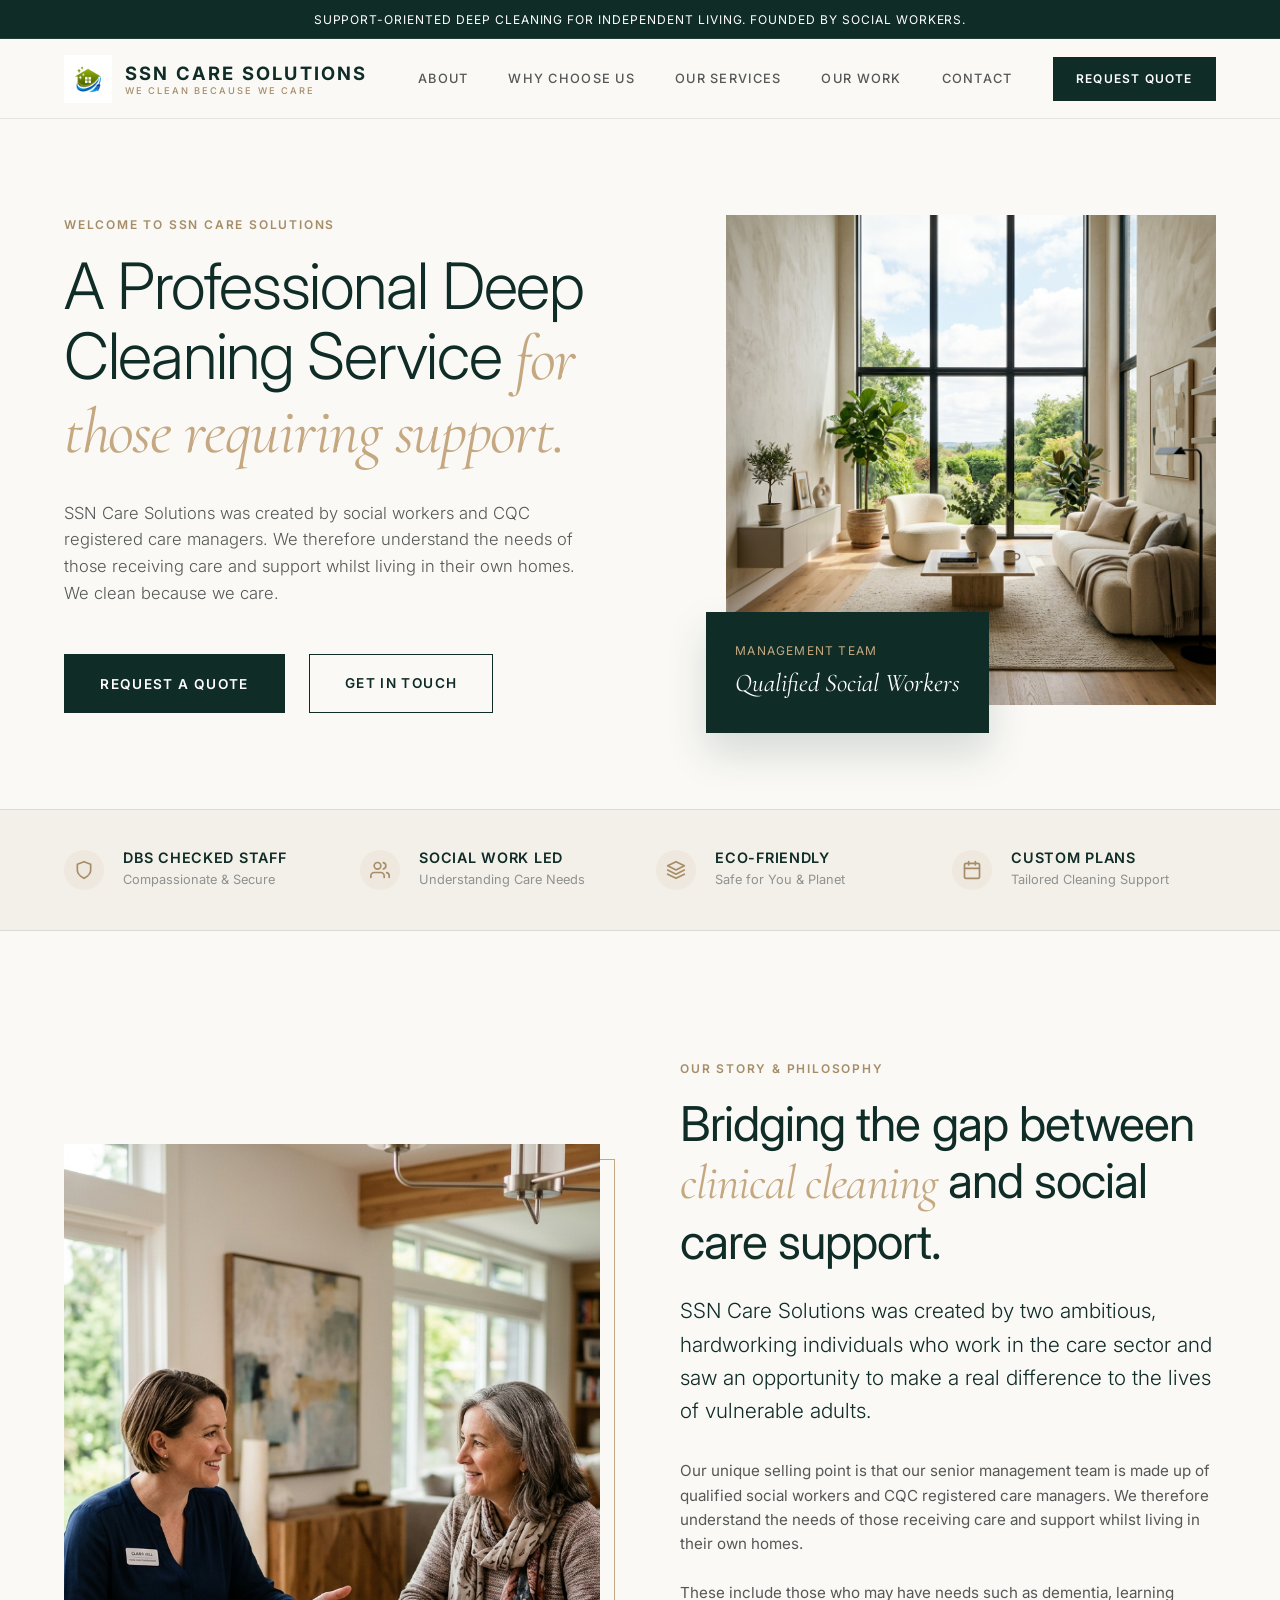
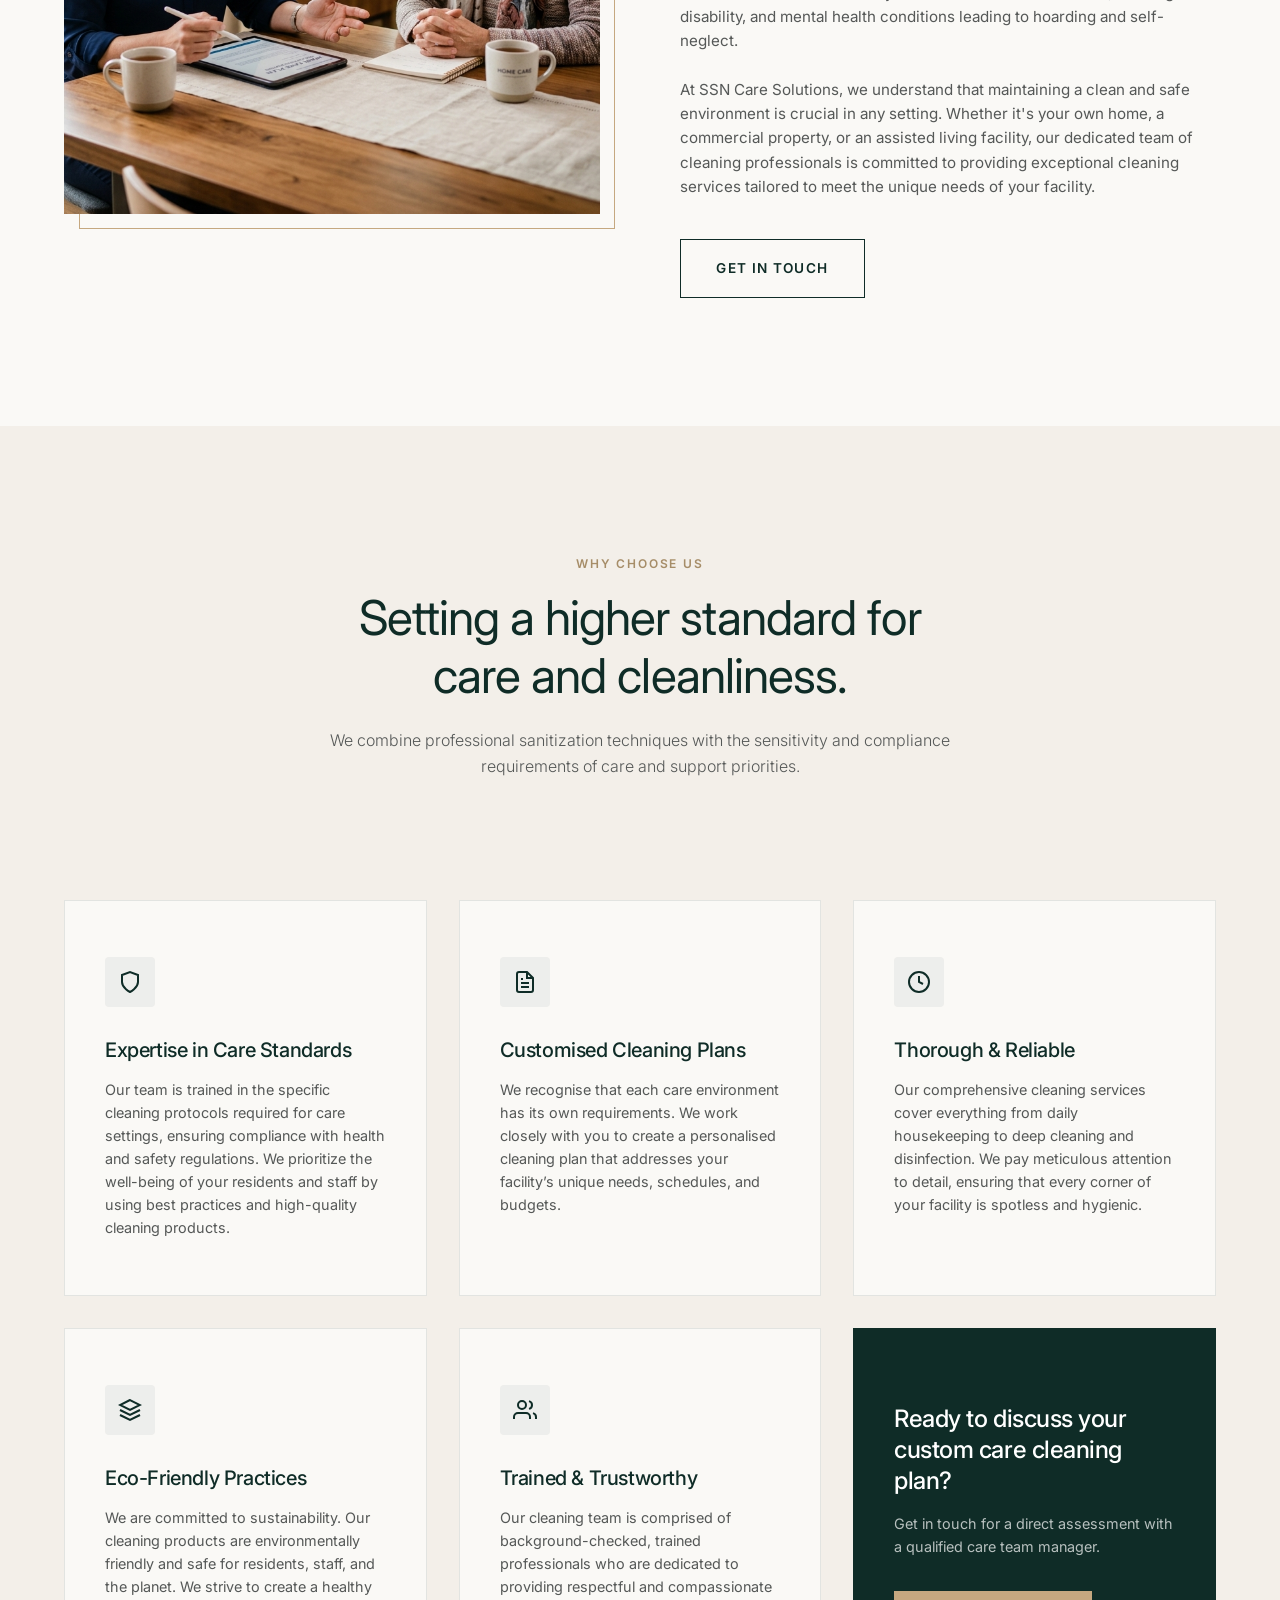
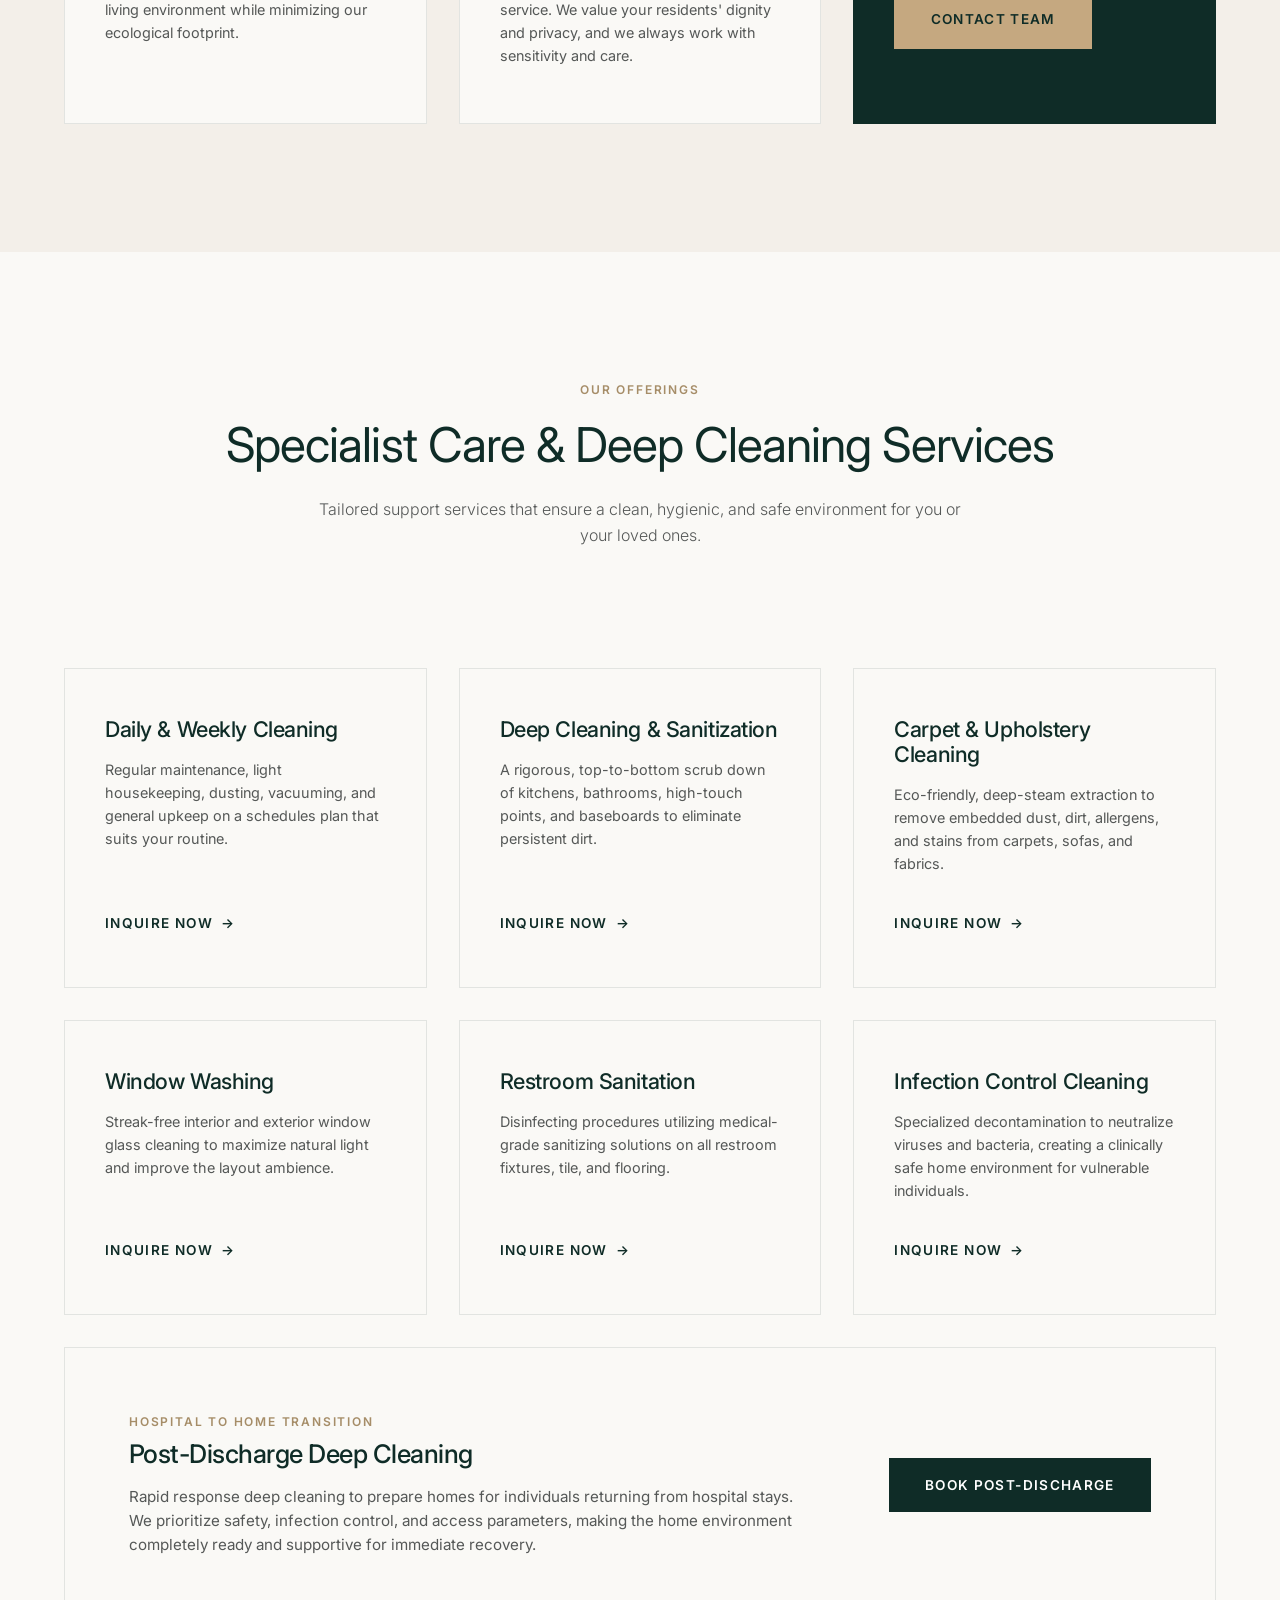
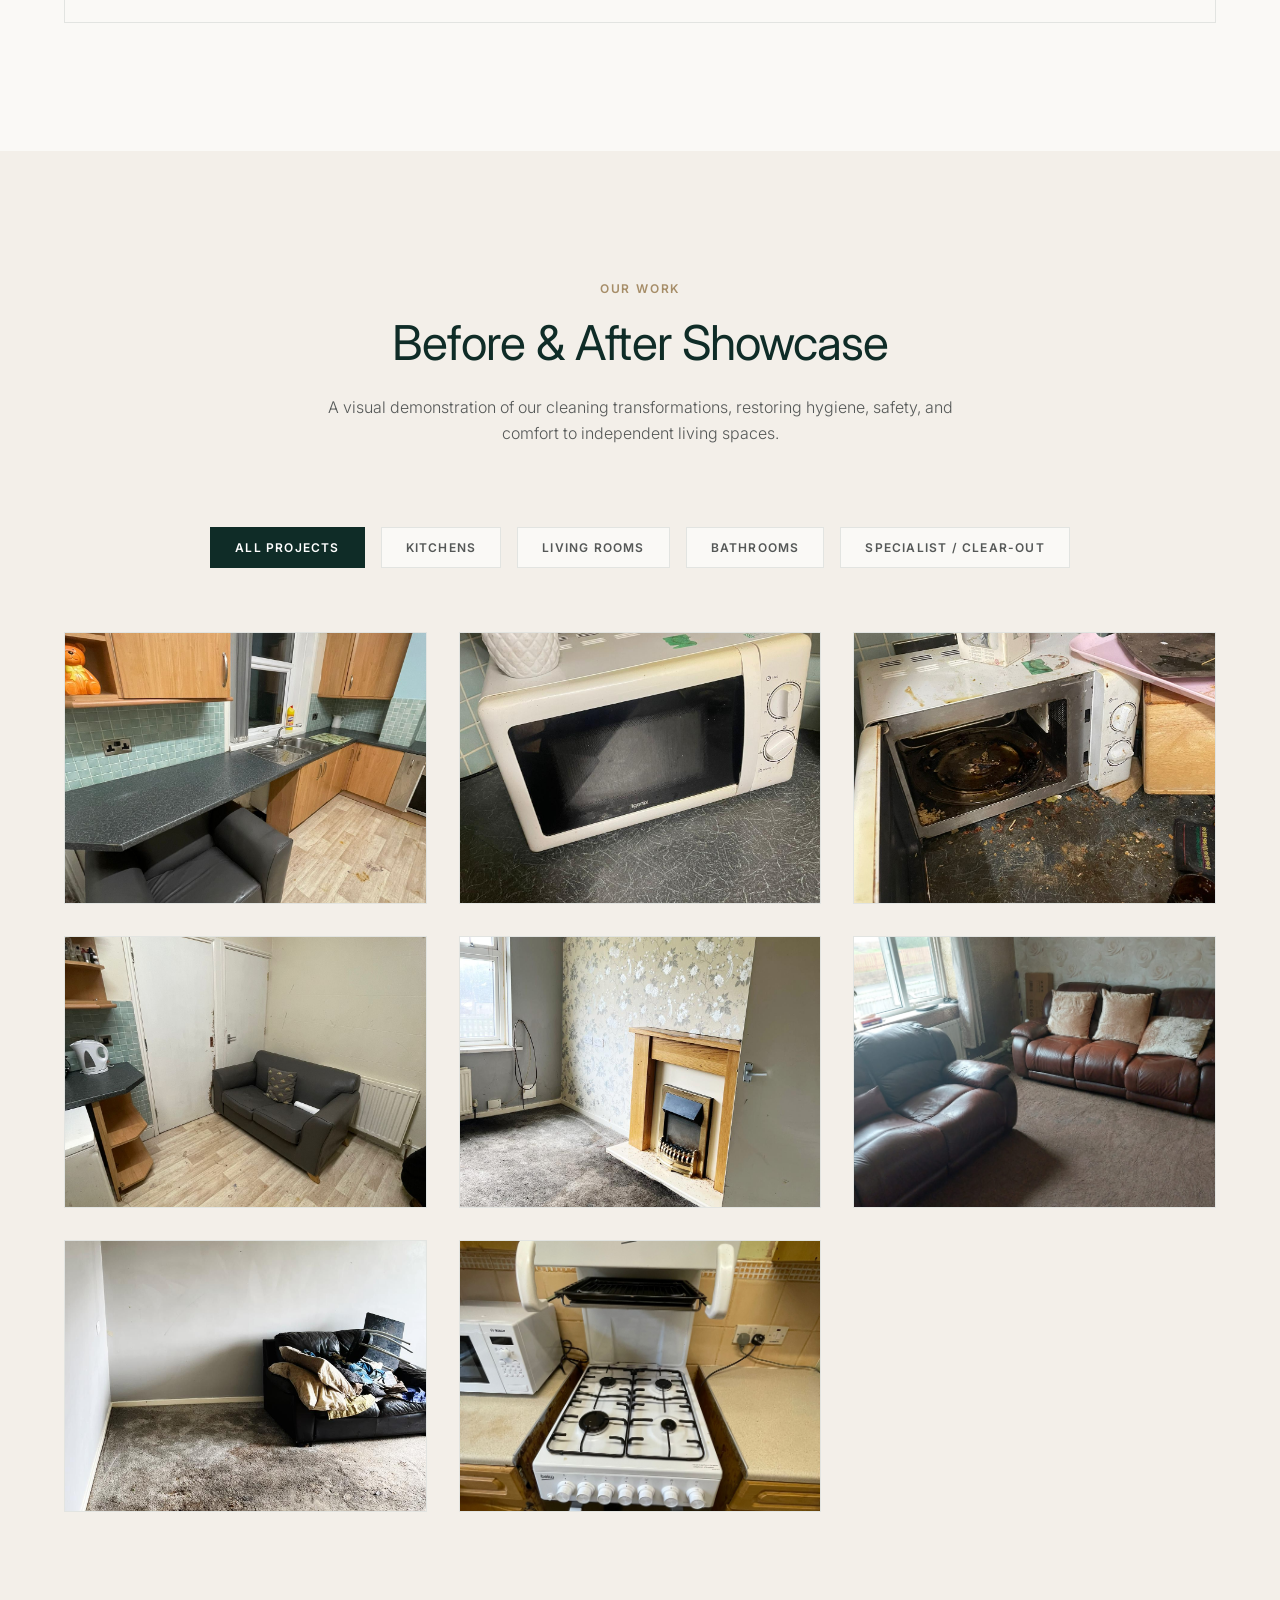
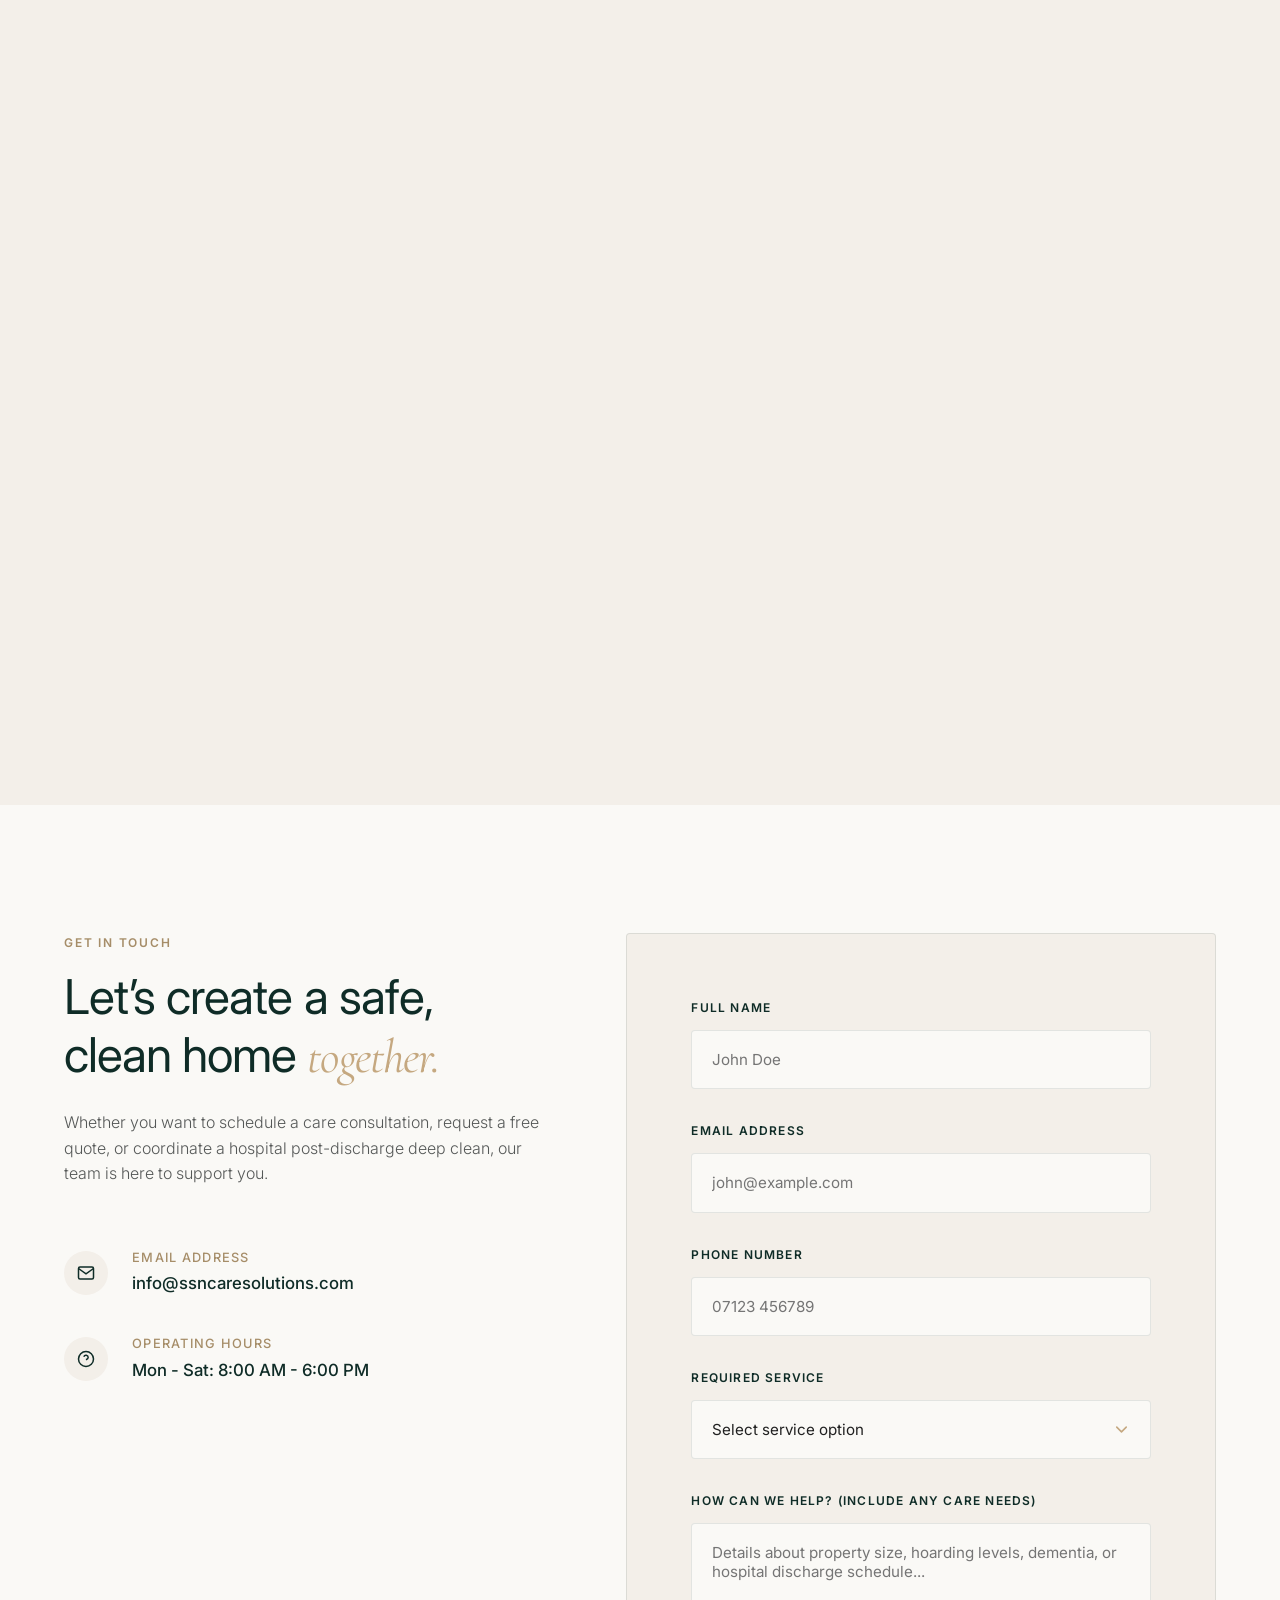
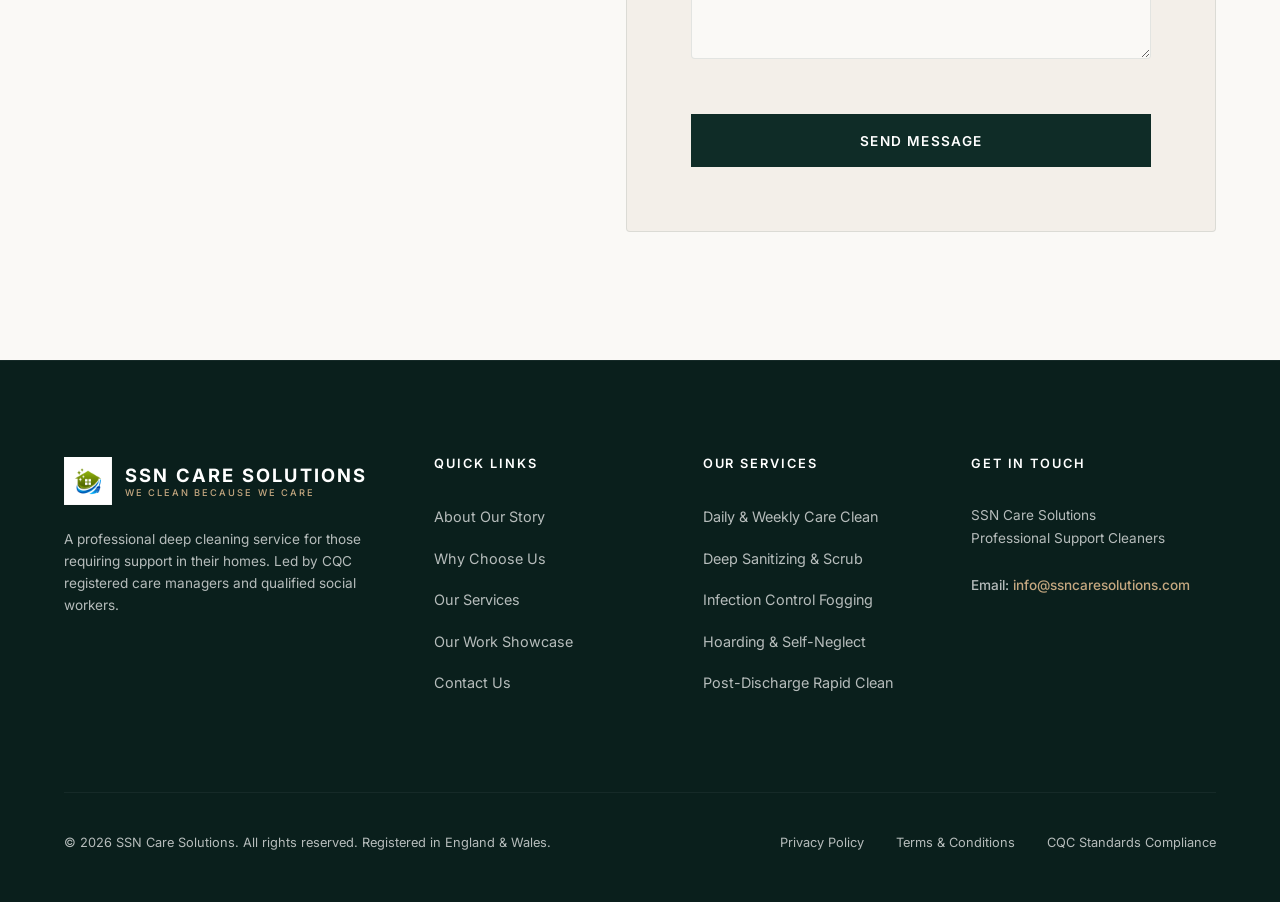
==== commit cea8e4f2: "feat: configure form to email to nadeemrashid87@gmail.com using Formspree" ====
--- a/index.html
+++ b/index.html
@@ -448,22 +448,22 @@
           <form id="main-contact-form">
             <div class="form-group">
               <label for="contact-name">Full Name</label>
-              <input type="text" id="contact-name" class="form-control" required placeholder="John Doe">
+              <input type="text" id="contact-name" name="name" class="form-control" required placeholder="John Doe">
             </div>
 
             <div class="form-group">
               <label for="contact-email">Email Address</label>
-              <input type="email" id="contact-email" class="form-control" required placeholder="john@example.com">
+              <input type="email" id="contact-email" name="email" class="form-control" required placeholder="john@example.com">
             </div>
 
             <div class="form-group">
               <label for="contact-phone">Phone Number</label>
-              <input type="tel" id="contact-phone" class="form-control" required placeholder="07123 456789">
+              <input type="tel" id="contact-phone" name="phone" class="form-control" required placeholder="07123 456789">
             </div>
 
             <div class="form-group">
               <label for="contact-service">Required Service</label>
-              <select id="contact-service" class="form-control" required>
+              <select id="contact-service" name="service" class="form-control" required>
                 <option value="" disabled selected>Select service option</option>
                 <option value="General Housekeeping">General Housekeeping</option>
                 <option value="Deep Clean / Sanitization">Deep Clean & Sanitization</option>
@@ -476,7 +476,7 @@
 
             <div class="form-group">
               <label for="contact-message">How can we help? (Include any care needs)</label>
-              <textarea id="contact-message" class="form-control" rows="5" required placeholder="Details about property size, hoarding levels, dementia, or hospital discharge schedule..."></textarea>
+              <textarea id="contact-message" name="message" class="form-control" rows="5" required placeholder="Details about property size, hoarding levels, dementia, or hospital discharge schedule..."></textarea>
             </div>
 
             <button type="submit" class="btn btn-primary form-submit-btn">Send Message</button>
@@ -498,22 +498,22 @@
       <form id="modal-consult-form">
         <div class="form-group">
           <label for="modal-name">Your Name</label>
-          <input type="text" id="modal-name" class="form-control" required placeholder="Your full name">
+          <input type="text" id="modal-name" name="name" class="form-control" required placeholder="Your full name">
         </div>
 
         <div class="form-group">
           <label for="modal-email">Email Address</label>
-          <input type="email" id="modal-email" class="form-control" required placeholder="your.email@example.com">
+          <input type="email" id="modal-email" name="email" class="form-control" required placeholder="your.email@example.com">
         </div>
 
         <div class="form-group">
           <label for="modal-phone">Phone Number</label>
-          <input type="tel" id="modal-phone" class="form-control" required placeholder="Phone number">
+          <input type="tel" id="modal-phone" name="phone" class="form-control" required placeholder="Phone number">
         </div>
 
         <div class="form-group">
           <label for="modal-service">Service Tier</label>
-          <select id="modal-service" class="form-control" required>
+          <select id="modal-service" name="service" class="form-control" required>
             <option value="General Cleaning">General Cleaning</option>
             <option value="Deep Cleaning & Sanitization">Deep Cleaning & Sanitization</option>
             <option value="Infection Control / Sanitization">Infection Control / Sanitization</option>
@@ -524,7 +524,7 @@
 
         <div class="form-group">
           <label for="modal-notes">Additional Care & Property Details</label>
-          <textarea id="modal-notes" class="form-control" rows="4" placeholder="Any specific requirements..."></textarea>
+          <textarea id="modal-notes" name="notes" class="form-control" rows="4" placeholder="Any specific requirements..."></textarea>
         </div>
 
         <button type="submit" class="btn btn-primary" style="width: 100%;">Submit Consultation Request</button>
